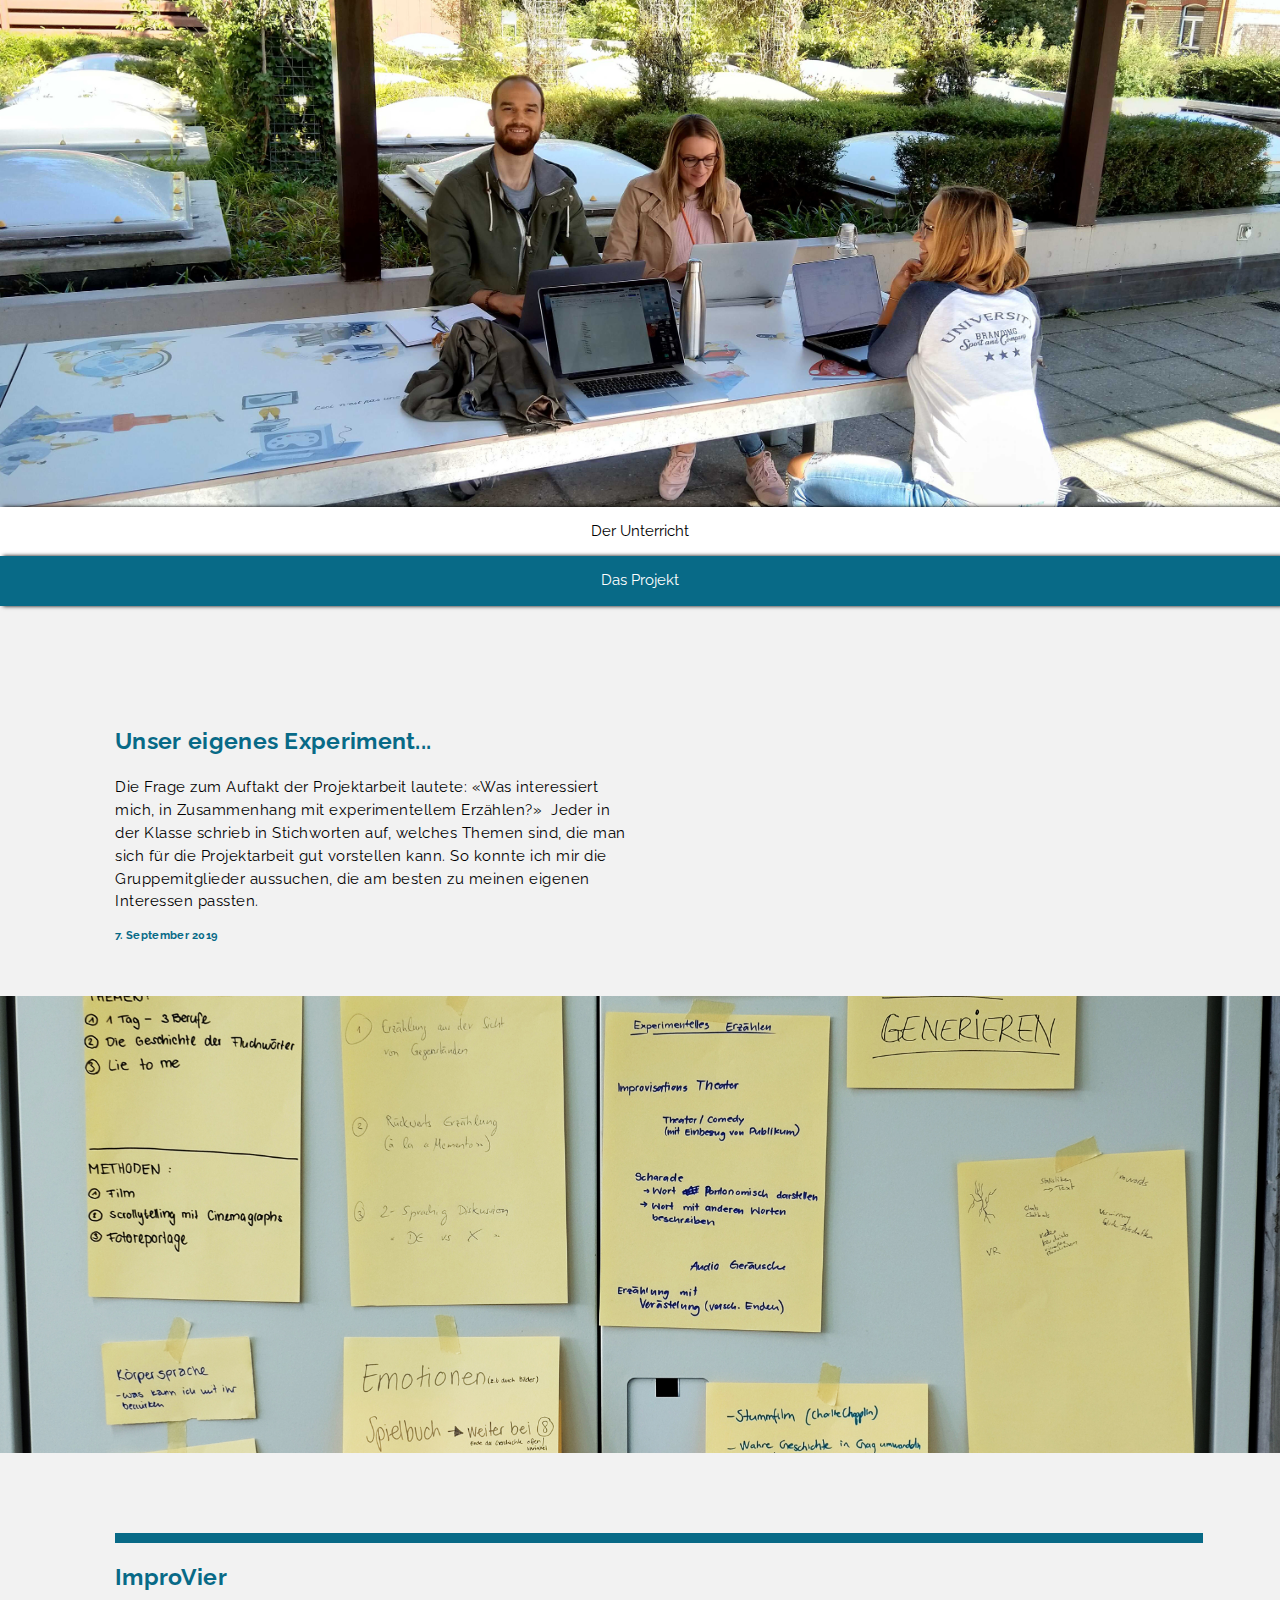
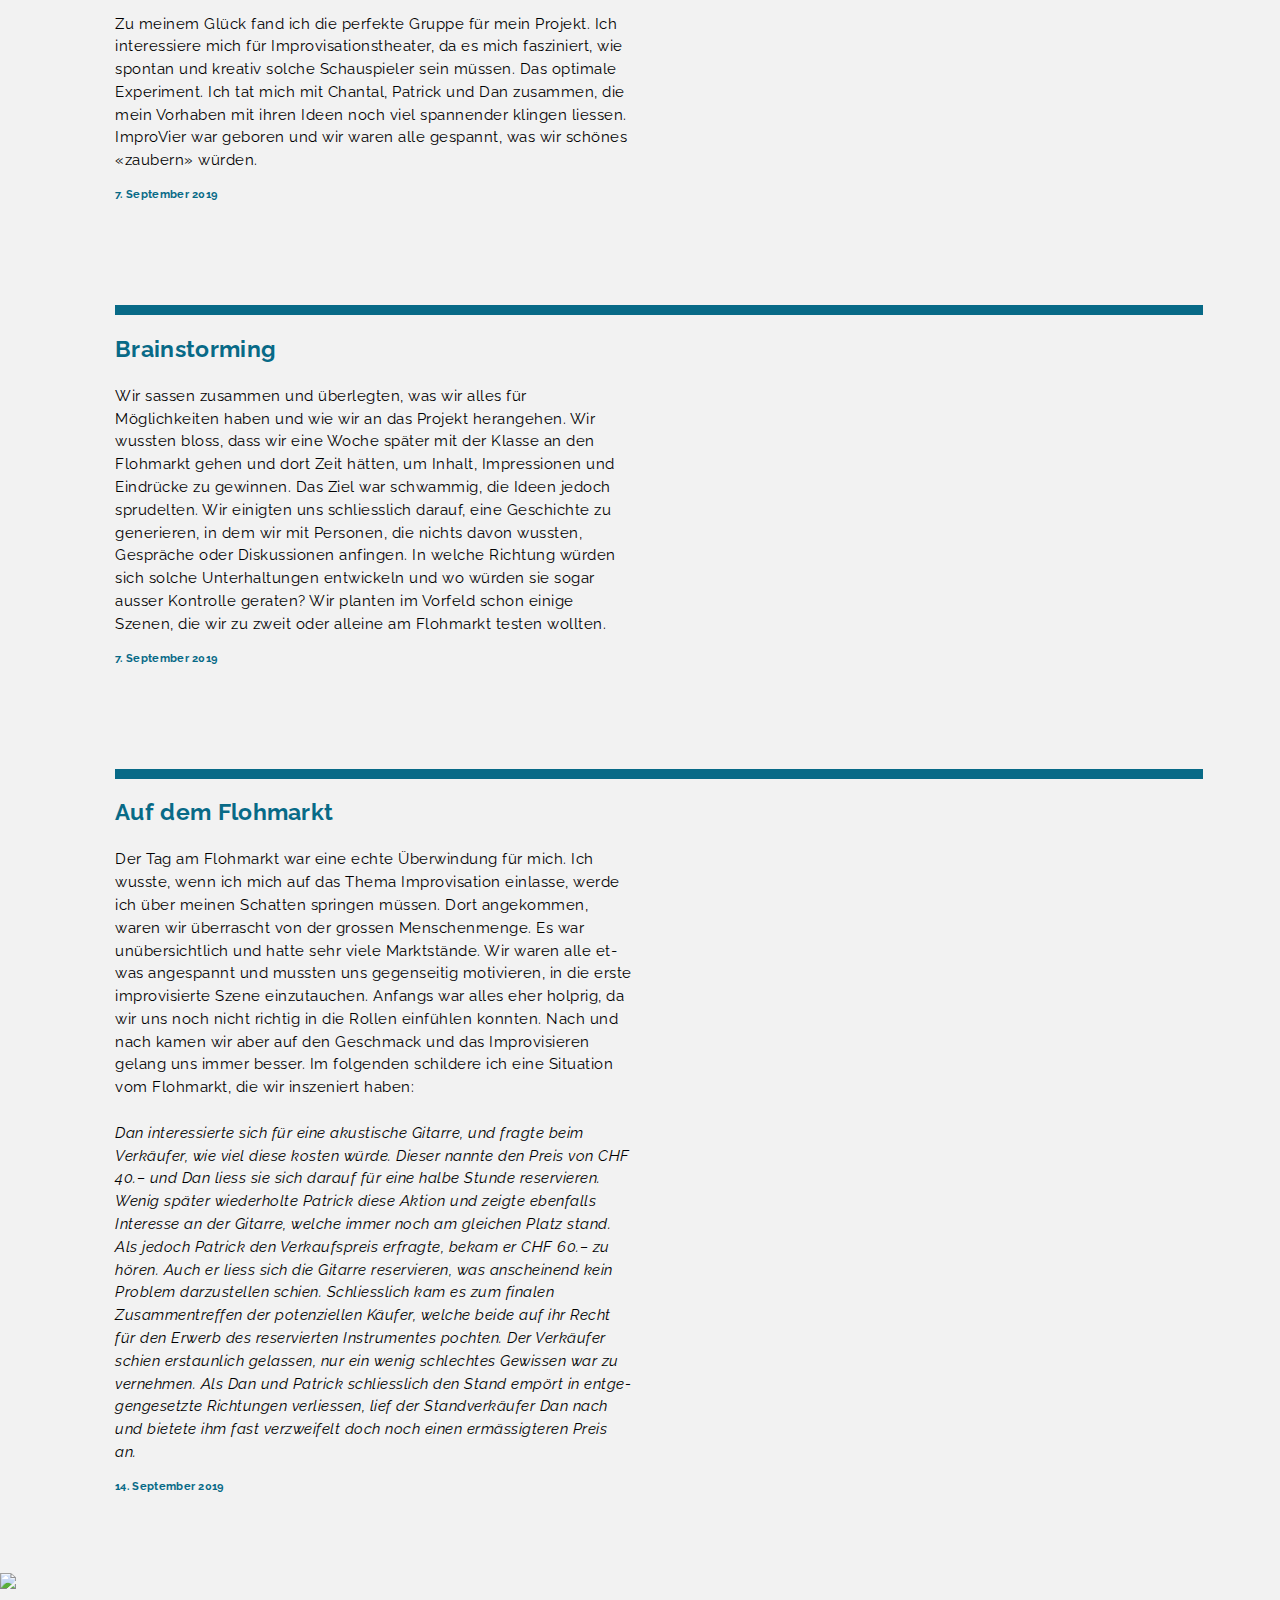
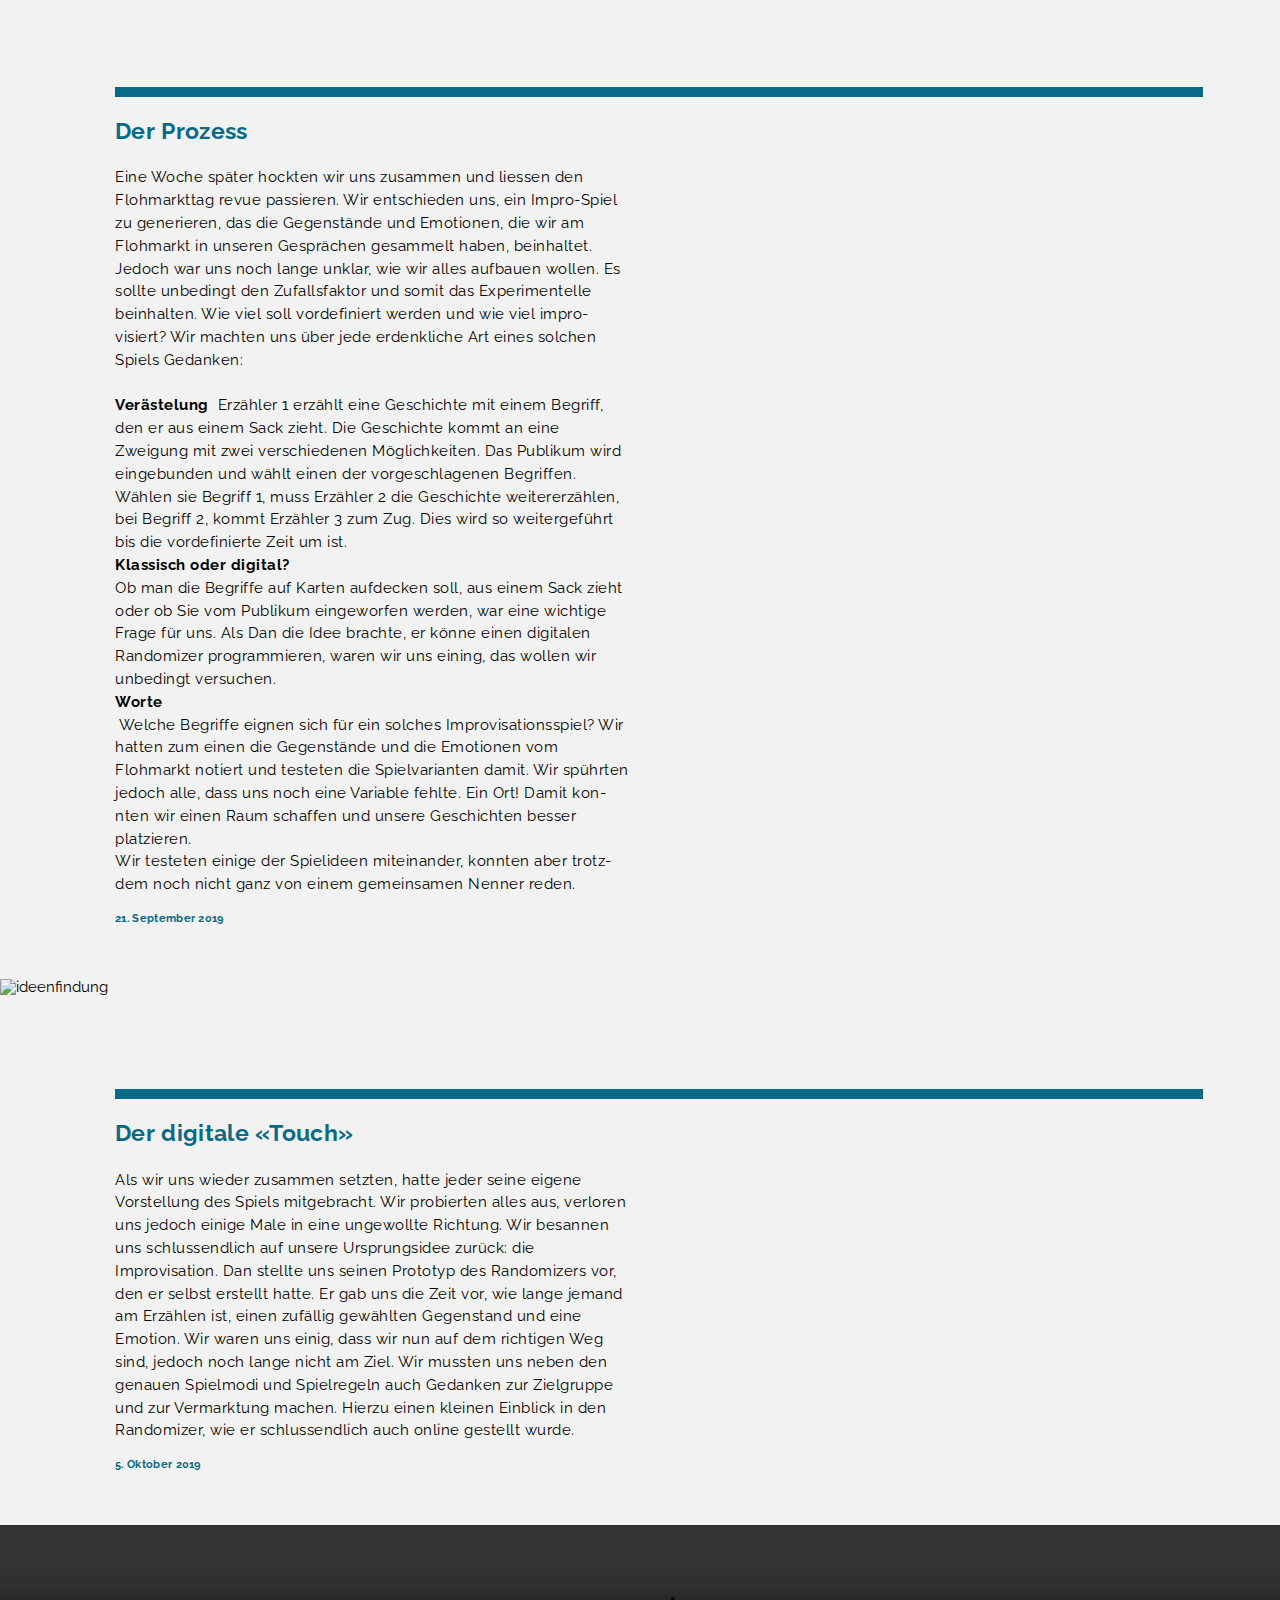
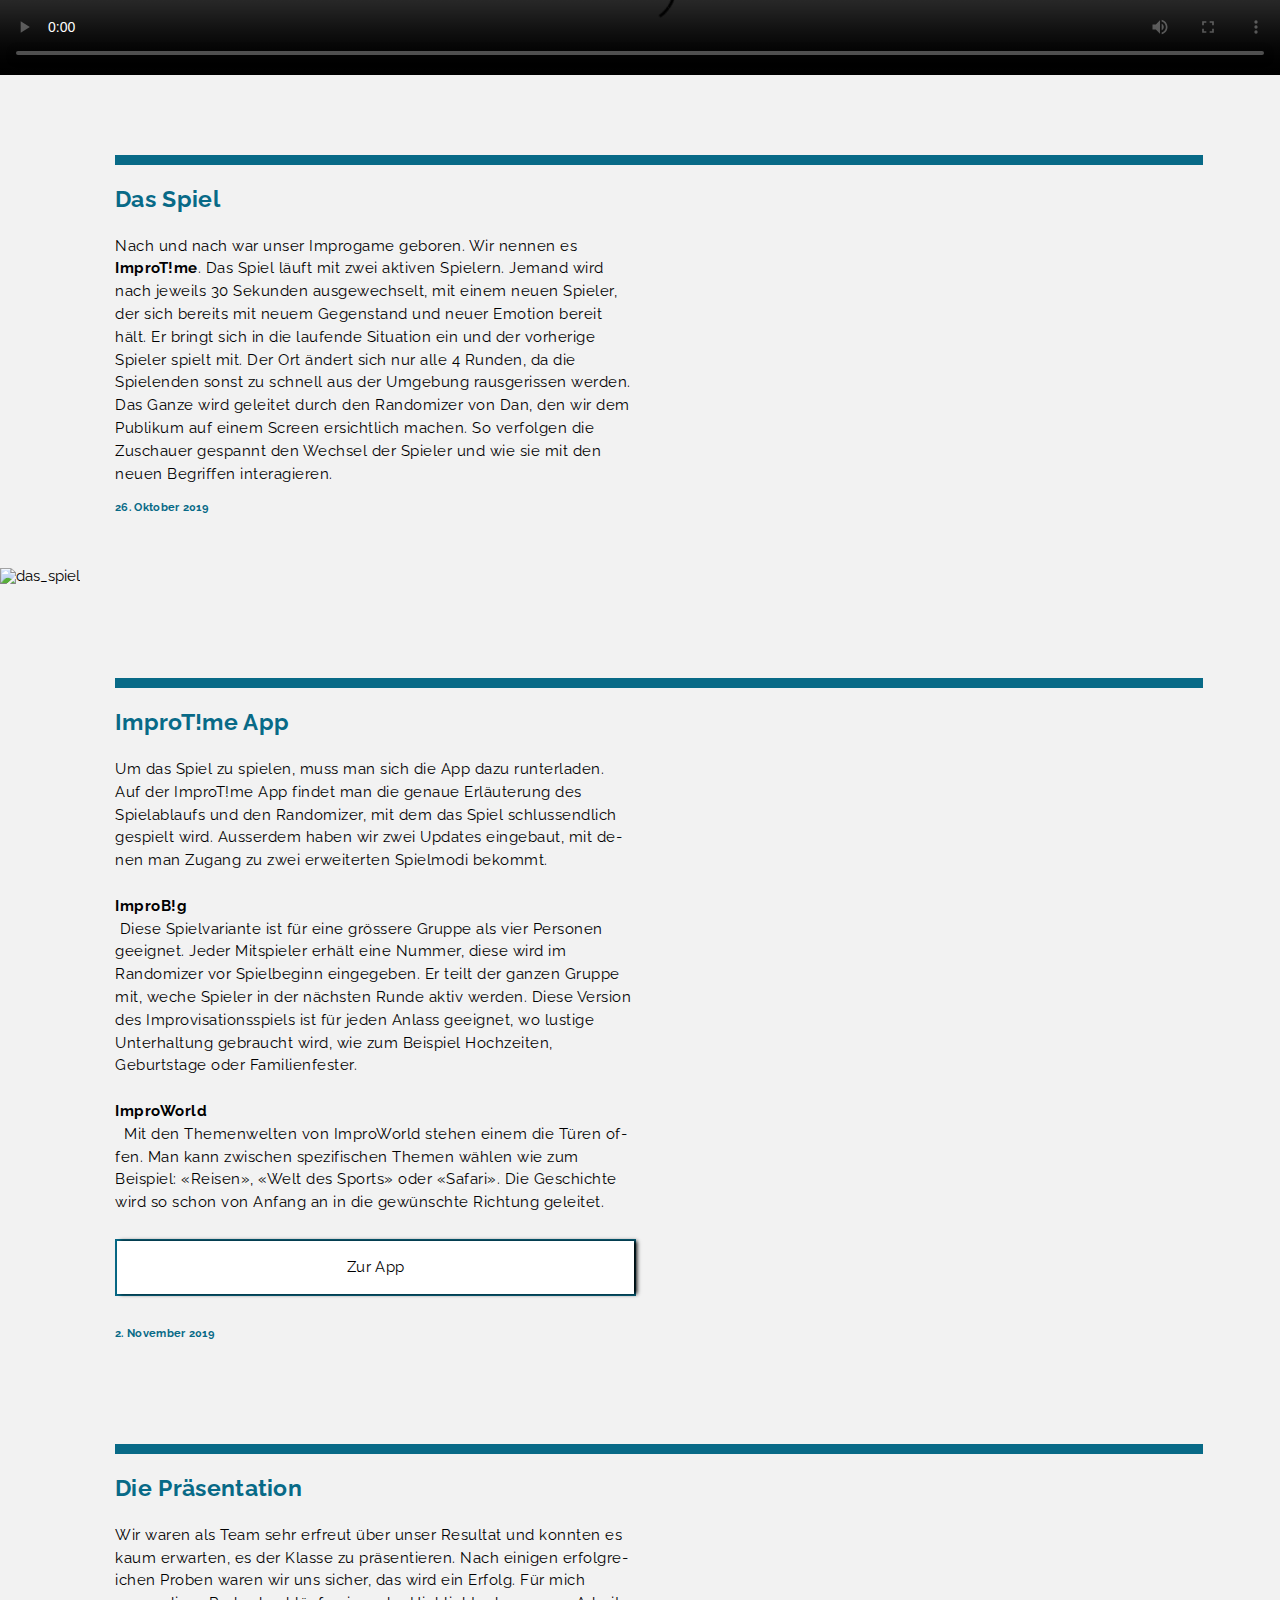
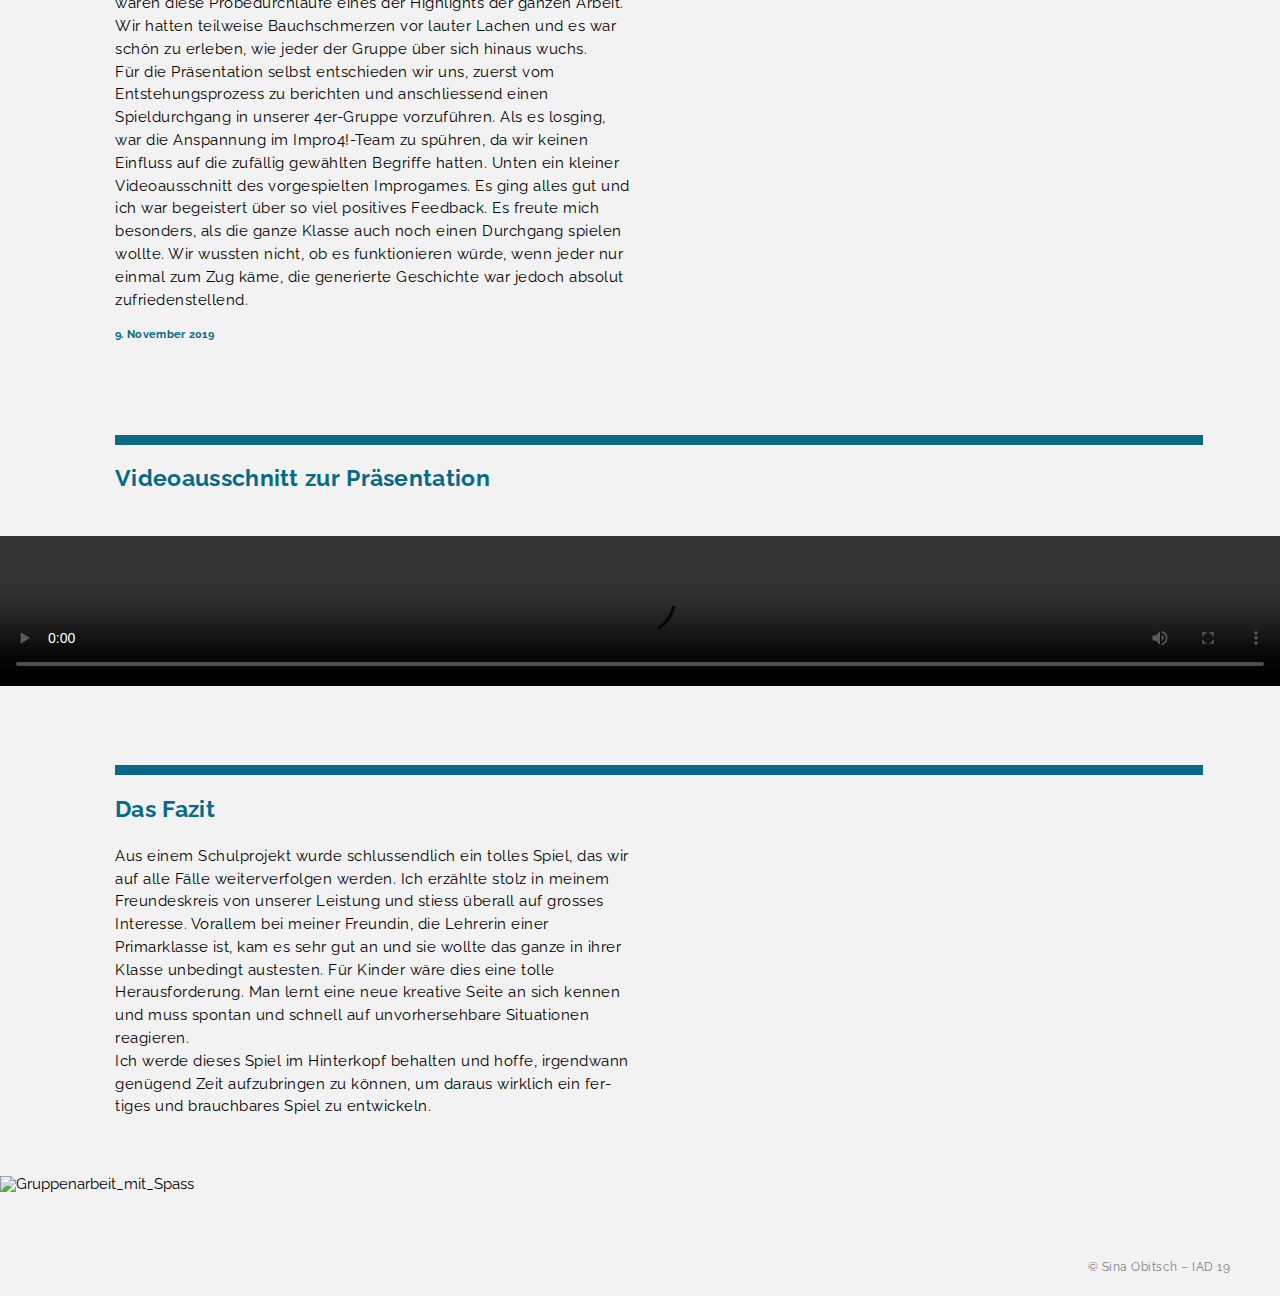
==== docs/Sina Obitsch_Projekt.html @ b9751a49 "inhaltliche verbesserungen" ====
<!DOCTYPE html>
<html lang="en">
  <head>
    <meta charset="utf-8">
    <meta name="viewport" content="width=device-width, initial-scale=1.0">
    <link rel="stylesheet" href="normalize.css">
    <link href="https://fonts.googleapis.com/css?family=Raleway:400,700&display=swap" rel="stylesheet">
    <link rel="stylesheet" type="text/css" href="./styles/main.css">
    <title>Experimentelles Erzählen – Das Projekt</title>
  </head>

  <body       style="background-color:#F2F2F2;">



    <div class="container">
  <img src="./asset/head_imorovier_arbeiten.jpg" alt="improvier" style="width:100%;">
    </div> <br><br><br>


    <ul class="menu">
      <li><a href="index.html">Der Unterricht</a></li>
      <li><a class="active" href="#home">Das Projekt</a></li>
    </ul>


    <div class="abschnitt1">
      <h2>Unser eigenes Experiment...</h2>
      <p>
Die Frage zum Auftakt der Projektarbeit lautete: «Was interessiert mich, in Zusammenhang mit experimentellem Erzählen?»
 Jeder in der Klasse schrieb in Stichworten auf, welches Themen sind, die man sich für die Projektarbeit gut vorstellen kann. So
konnte ich mir die Gruppemitglieder aussuchen, die am besten zu meinen eigenen Interessen passten.
        </p>
        <h3>7. September 2019</h3>
        <br> <br>
</div>

<div class="lebende_fotokamera">
  <img src="./asset/ideenfindung.jpg" alt="ideenfindung" style="width:100%;">
</div>

<br> <br>

<hr>

  <div class="abschnitt1">
    <h2>ImproVier</h2>
    <p>
      Zu meinem Glück fand ich die perfekte Gruppe für mein Projekt. Ich interessiere mich für Improvisationstheater,
      da es mich fasziniert, wie spontan und kreativ solche Schauspieler sein müssen. Das optimale Experiment. Ich tat
      mich mit Chantal, Patrick und Dan zusammen, die mein Vorhaben mit ihren Ideen noch viel spannender klingen liessen.
      ImproVier war geboren und wir waren alle gespannt, was wir schönes «zaubern» würden.
   </p>
<h3>7. September 2019</h3>
</div>
<br><br> <br>


<hr>

<div class="abschnitt1">
  <h2>Brainstorming</h2>
  <p>
Wir sassen zusammen und überlegten, was wir alles für Möglichkeiten haben und wie wir an das Projekt herangehen. Wir wussten
bloss, dass wir eine Woche später mit der Klasse an den Flohmarkt gehen und dort Zeit hätten, um Inhalt,
Impressionen und Eindrücke zu gewinnen. Das Ziel war schwammig, die Ideen jedoch sprudelten. Wir einigten uns schliesslich
darauf, eine Geschichte zu generieren, in dem wir mit Personen, die nichts davon wussten, Gespräche oder Diskussionen anfingen.
In welche Richtung würden sich solche Unterhaltungen entwickeln und wo würden sie sogar ausser Kontrolle geraten? Wir planten
im Vorfeld schon einige Szenen, die wir zu zweit oder alleine am Flohmarkt testen wollten.
</p>
<h3>7. September 2019</h3>
</div>

<br><br><br>


<hr>

<div class="abschnitt1">
  <h2>Auf dem Flohmarkt</h2>
  <p>
    Der Tag am Flohmarkt war eine echte Überwindung für mich. Ich wusste, wenn ich mich auf das Thema Improvisation einlasse,
    werde ich über meinen Schatten springen müssen. Dort angekommen, waren wir überrascht von der grossen Menschenmenge. Es war
    unübersichtlich und hatte sehr viele Marktstände. Wir waren alle etwas angespannt und mussten uns gegenseitig motivieren,
    in die erste improvisierte Szene einzutauchen. Anfangs war alles eher holprig, da wir uns noch nicht richtig in die Rollen
    einfühlen konnten. Nach und nach kamen wir aber auf den Geschmack und das Improvisieren gelang uns immer besser. Im
    folgenden schildere ich eine Situation vom Flohmarkt, die wir inszeniert haben:  <br><br>
<i>Dan interessierte sich für eine akustische Gitarre, und fragte beim Verkäufer, wie viel diese kosten würde. Dieser nannte den
  Preis von CHF 40.– und Dan liess sie sich darauf für eine halbe Stunde reservieren. Wenig später wiederholte Patrick diese
  Aktion und zeigte ebenfalls Interesse an der Gitarre, welche immer noch am gleichen Platz stand. Als jedoch Patrick den
  Verkaufspreis erfragte, bekam er CHF 60.– zu hören. Auch er liess sich die Gitarre reservieren, was anscheinend kein Problem
  darzustellen schien. Schliesslich kam es zum finalen Zusammentreffen der potenziellen Käufer, welche beide auf ihr Recht für
  den Erwerb des reservierten Instrumentes pochten. Der Verkäufer schien erstaunlich gelassen, nur ein wenig schlechtes Gewissen
  war zu vernehmen. Als Dan und Patrick schliesslich den Stand empört in entgegengesetzte Richtungen verliessen, lief der
  Standverkäufer Dan nach und bietete ihm fast verzweifelt doch noch einen ermässigteren Preis an. </i>
</p>
<h3>14. September 2019</h3>
<br> <br> <br>
</div>




<div id="slider"z-index: 2>
       <figure>
           <img src="./asset/flomi1.jpg" />
           <img src="./asset/flomi2.jpg" />
           <img src="./asset/flomi3.jpg" />
       </figure>
   </div>





<br> <br> <br>
<hr>


<div class="abschnitt1">
  <h2>Der Prozess </h2>
  <p>
    Eine Woche später hockten wir uns zusammen und liessen den Flohmarkttag revue passieren. Wir entschieden uns, ein Impro-Spiel
    zu generieren, das die Gegenstände und Emotionen, die wir am Flohmarkt in unseren Gesprächen gesammelt haben, beinhaltet.
    Jedoch war uns noch lange unklar, wie wir alles aufbauen wollen. Es sollte unbedingt den Zufallsfaktor und somit das Experimentelle beinhalten.
    Wie viel soll vordefiniert werden und wie viel improvisiert? Wir machten uns über jede erdenkliche Art eines solchen Spiels Gedanken:<br><br>
    <b>Verästelung</b>
 Erzähler 1 erzählt eine Geschichte mit einem Begriff, den er aus einem Sack zieht. Die Geschichte kommt an eine Zweigung mit zwei verschiedenen
Möglichkeiten. Das Publikum wird eingebunden und wählt einen der vorgeschlagenen Begriffen. Wählen sie Begriff 1, muss Erzähler 2 die
Geschichte weitererzählen, bei Begriff 2, kommt Erzähler 3 zum Zug. Dies wird so weitergeführt bis die vordefinierte Zeit um ist.<br>
    <b>Klassisch oder digital?</b><br>
    Ob man die Begriffe auf Karten aufdecken soll, aus einem Sack zieht oder ob Sie vom Publikum eingeworfen werden, war eine wichtige
    Frage für uns. Als Dan die Idee brachte, er könne einen digitalen Randomizer programmieren, waren wir uns eining, das wollen wir
    unbedingt versuchen.<br>
    <b>Worte</b><br>
 Welche Begriffe eignen sich für ein solches Improvisationsspiel? Wir hatten zum einen die Gegenstände und die Emotionen vom
    Flohmarkt notiert und testeten die Spielvarianten damit. Wir spührten jedoch alle, dass uns noch eine Variable fehlte. Ein Ort!
    Damit konnten wir einen Raum schaffen und unsere Geschichten besser platzieren.<br>
    Wir testeten einige der Spielideen miteinander, konnten aber trotzdem noch nicht ganz von einem gemeinsamen Nenner reden.
</p>
<h3>21. September 2019</h3>
<br> <br>
</div>

<div class="bild01">
  <img src="./asset/brainstorming.jpg" alt="ideenfindung" style="width:100%;">
</div>
<br> <br> <br>
<hr>


<div class="abschnitt1">
  <h2>Der digitale «Touch»</h2>
  <p>
Als wir uns wieder zusammen setzten, hatte jeder seine eigene Vorstellung des Spiels mitgebracht. Wir probierten alles aus, verloren uns
jedoch einige Male in eine ungewollte Richtung. Wir besannen uns schlussendlich auf unsere Ursprungsidee zurück: die Improvisation. Dan
stellte uns seinen Prototyp des Randomizers vor, den er selbst erstellt hatte. Er gab uns die Zeit vor, wie lange jemand am Erzählen ist,
einen zufällig gewählten Gegenstand und eine Emotion. Wir waren uns einig, dass wir nun auf dem richtigen Weg sind, jedoch noch lange
nicht am Ziel. Wir mussten uns neben den genauen Spielmodi und Spielregeln auch Gedanken zur Zielgruppe und zur Vermarktung machen.
Hierzu einen kleinen Einblick in den Randomizer, wie er schlussendlich auch online gestellt wurde.
</p>
<h3>5. Oktober 2019</h3>
<br> <br>
</div>
<video src="./asset/Randomizer.mp4" controls style="width:100%;">
  Ihr Browser kann dieses Video nicht wiedergeben.<br/>
  Dieser Film zeigt eine Demonstration des ImproT!me Randomizers.
</video>

<br> <br> <br>
<hr>


<div class="abschnitt1">
  <h2>Das Spiel</h2>
  <p>
Nach und nach war unser Improgame geboren. Wir nennen es <b>ImproT!me</b>. Das Spiel läuft mit zwei aktiven Spielern. Jemand wird nach
jeweils 30 Sekunden ausgewechselt, mit einem neuen Spieler, der sich bereits mit neuem Gegenstand und neuer Emotion bereit hält. Er
bringt sich in die laufende Situation ein und der vorherige Spieler spielt mit. Der Ort ändert sich nur alle 4 Runden, da die Spielenden
sonst zu schnell aus der Umgebung rausgerissen werden. Das Ganze wird geleitet durch den Randomizer von Dan, den wir dem Publikum auf einem Screen
ersichtlich machen. So verfolgen die Zuschauer gespannt den Wechsel der Spieler und wie sie mit den neuen Begriffen interagieren.
</p>
<h3>26. Oktober 2019</h3>
<br> <br>
</div>


<div class="bild01">
  <img src="./asset/spiel_acting.jpg" alt="das_spiel" style="width:100%;">
</div>



<br> <br> <br>
<hr>


<div class="abschnitt1">
  <h2>ImproT!me App</h2>
  <p>
    Um das Spiel zu spielen, muss man sich die App dazu runterladen. Auf der ImproT!me App findet man die genaue Erläuterung des Spielablaufs
    und den Randomizer, mit dem das Spiel schlussendlich gespielt wird. Ausserdem haben wir zwei Updates eingebaut, mit denen man Zugang
    zu zwei erweiterten Spielmodi bekommt.<br> <br>
    <b>ImproB!g</b> <br>
 Diese Spielvariante ist für eine grössere Gruppe als vier Personen geeignet. Jeder Mitspieler erhält eine Nummer, diese wird im Randomizer
vor Spielbeginn eingegeben. Er teilt der ganzen Gruppe mit, weche Spieler in der nächsten Runde aktiv werden. Diese Version des
Improvisationsspiels ist für jeden Anlass geeignet, wo lustige Unterhaltung gebraucht wird, wie zum Beispiel Hochzeiten, Geburtstage oder
Familienfester.<br> <br>
    <b>ImproWorld</b> <br> 
  Mit den Themenwelten von ImproWorld stehen einem die Türen offen. Man kann zwischen spezifischen Themen wählen wie zum Beispiel: «Reisen», «Welt des Sports» oder «Safari».
  Die Geschichte wird so schon von Anfang an in die gewünschte Richtung geleitet.
  </p>


<ul class="app">
  <li><a href="https://www.figma.com/proto/YpJiQw57gq2kxIb5n4eEGu/Impro4?node-id=119%3A697&scaling=scale-down"target="_blank">Zur App</a></li>
</ul>

<h3>2. November 2019</h3>
</div>
<br> <br> <br>
<hr>



<div class="abschnitt1">
  <h2>Die Präsentation</h2>
  <p>
Wir waren als Team sehr erfreut über unser Resultat und konnten es kaum erwarten, es der Klasse zu präsentieren. Nach einigen
erfolgreichen Proben waren wir uns sicher, das wird ein Erfolg. Für mich waren diese Probedurchläufe eines der Highlights
der ganzen Arbeit. Wir hatten teilweise Bauchschmerzen vor lauter Lachen und es war schön zu erleben, wie jeder der
Gruppe über sich hinaus wuchs.<br>
Für die Präsentation selbst entschieden wir uns, zuerst vom Entstehungsprozess zu berichten und anschliessend einen Spieldurchgang
in unserer 4er-Gruppe vorzuführen. Als es losging, war die Anspannung im Impro4!-Team zu spühren, da wir keinen Einfluss auf die
zufällig gewählten Begriffe hatten. Unten ein kleiner Videoausschnitt des vorgespielten Improgames. Es ging alles gut und ich war begeistert über
so viel positives Feedback. Es freute mich besonders, als die ganze Klasse auch noch einen Durchgang spielen wollte. Wir wussten nicht,
ob es funktionieren würde, wenn jeder nur einmal zum Zug käme, die generierte Geschichte war jedoch absolut zufriedenstellend.
  </p>
<h3>9. November 2019</h3>
<br> <br>
</div>

<hr>
<div class="abschnitt1">
  <h2>Videoausschnitt zur Präsentation</h2>
  <br>
</div>

<video src="./asset/improtime_spiel.mp4" controls style="width:100%;">
  Ihr Browser kann dieses Video nicht wiedergeben.<br/>
  Dieser Film zeigt eine Demonstration des ImproT!me Randomizers.
</video>

<br> <br> <br>
<hr>



<div class="abschnitt1">
  <h2>Das Fazit</h2>
  <p>
    Aus einem Schulprojekt wurde schlussendlich ein tolles Spiel, das wir auf alle Fälle weiterverfolgen werden. Ich erzählte stolz in meinem Freundeskreis
    von unserer Leistung und stiess überall auf grosses Interesse. Vorallem bei meiner Freundin, die Lehrerin einer Primarklasse
    ist, kam es sehr gut an und sie wollte das ganze in ihrer Klasse unbedingt austesten. Für Kinder wäre dies eine tolle Herausforderung. Man lernt
    eine neue kreative Seite an sich kennen und muss spontan und schnell auf unvorhersehbare Situationen reagieren. <br>
    Ich werde dieses Spiel im Hinterkopf behalten und hoffe, irgendwann genügend Zeit aufzubringen zu können, um daraus wirklich ein fertiges
    und brauchbares Spiel zu entwickeln.
    </p>
<br> <br>
</div>

<div class="bild01">
  <img src="./asset/fazit.jpg" alt="Gruppenarbeit_mit_Spass" style="width:100%;">
</div>
<br> <br> <br>




<div class="abspann">
  <p>© Sina Obitsch – IAD 19</p>
</div>



  </body>
</html>
---- docs/styles/main.css ----
html{
font-family: 'Raleway', sans-serif;
font-style: normal;

font-size: 18px;
}
@media only screen and (min-width: 600px) { /* oder rem/em */
  html {
    font-size: 95%;

    }
}


p{
  letter-spacing: 0.5px;
  line-height: 1.5;
}

    ul.menu {
      list-style-type: none;
      margin: 0;
      padding: 0;
      width: 100%;
      margin-left: 0px;
      margin-bottom: 120px;
      position:-webkit-sticky;
      position:sticky; top:0;
      background-color: #f1f1f1;
      border: 0px solid #086A87;
      font-family: 'Raleway', sans-serif;
      z-index: 1;

    }

    li a {
      display: block;
      color: #000;
      padding: 16px 16px;
      text-decoration: none;
    }

    li {
      text-align: center;
      background-color: white;
      border-bottom: 0px solid #086A87;
      box-shadow: 3px 0px 4px black;
    }

    li:last-child {
      border-bottom: white;
      background-color: white;
    }

    li a.active {
      background-color: #086A87;
      color: white;
    }

    li a:hover:not(.active) {
      background-color: #0B2F3A;
      color: white;
    }

li.b{
  text-align: left;
  margin-left: 30px;
  color:#086A87;
  background-color: #f1f1f1;

}


.container img{
max-width: 100%;
perspective-origin: center;
margin: 0 auto;
margin-bottom: -67px;
}

.abschnitt1 {
  width: 86%;
  max-width: 34rem;
  margin: 0 auto;
  margin-left: 7%;
  margin-right: 7%;
  line-height: 1.4;
  letter-spacing: 0.02em;
  hyphens: auto;
}

.abspann p {
  color:grey;
  text-align: right;
  margin-right: 50px;
  font-size: 12px;
  margin-bottom: 20px;

}

@media only screen and (min-width: 600px) {
  .abschnitt1 {
    width: 85%;
    margin-left: 9%;
    margin-right: 6%;
  }
}

h2 {
  color: #086A87;
}

h3 {color: #086A87;
  font-size: 11px;
  margin-bottom: 10px;
}

h4 {font-size: 20px;
  margin-top: -20px;
  margin-bottom: -30px;
}

hr {
  margin-top: 40px;
  width: 85%;
  height: 10px;
  background-color: #086A87;
  border: none;
}



ul.app {
  list-style-type: none;
  margin: center;
  padding: 0;
  width:100%;
  margin-top: 25px;
  margin-bottom: 30px;
  background-color: #f1f1f1;
  border: 2px solid #086A87;

  font-family: 'Raleway', sans-serif;
}

div.slider{
  z-index: 2;
}
  @keyframes slideshow {
  	10% {left: 0;}
  	20% {left: 0;}
  	30% {left: 0;}
  	40% {left: -100%;}
  	50% {left: -100%;}
  	60% {left: -100%;}
  	70% {left: -200%;}
  	80% {left: -200%;}
  	90% {left: -200%;}
  	100% {left: 0;}
  }


  #slider{overflow:hidden;width:100%;margin:5px auto; }
  #slider figure img{width:20%;float:left;}
  #slider figure{position:relative;width:500%;margin:0;left:0;text-align:left;animation:10s slideshow infinite}

  @media screen and (max-width: 767px) {#slider {overflow: hidden; width: 100%; margin: 0 auto;}}



@media only screen and (min-width: 600px) {
  hr {
    margin-left: 9%;
.bild01 img{
  width: 100%;
}
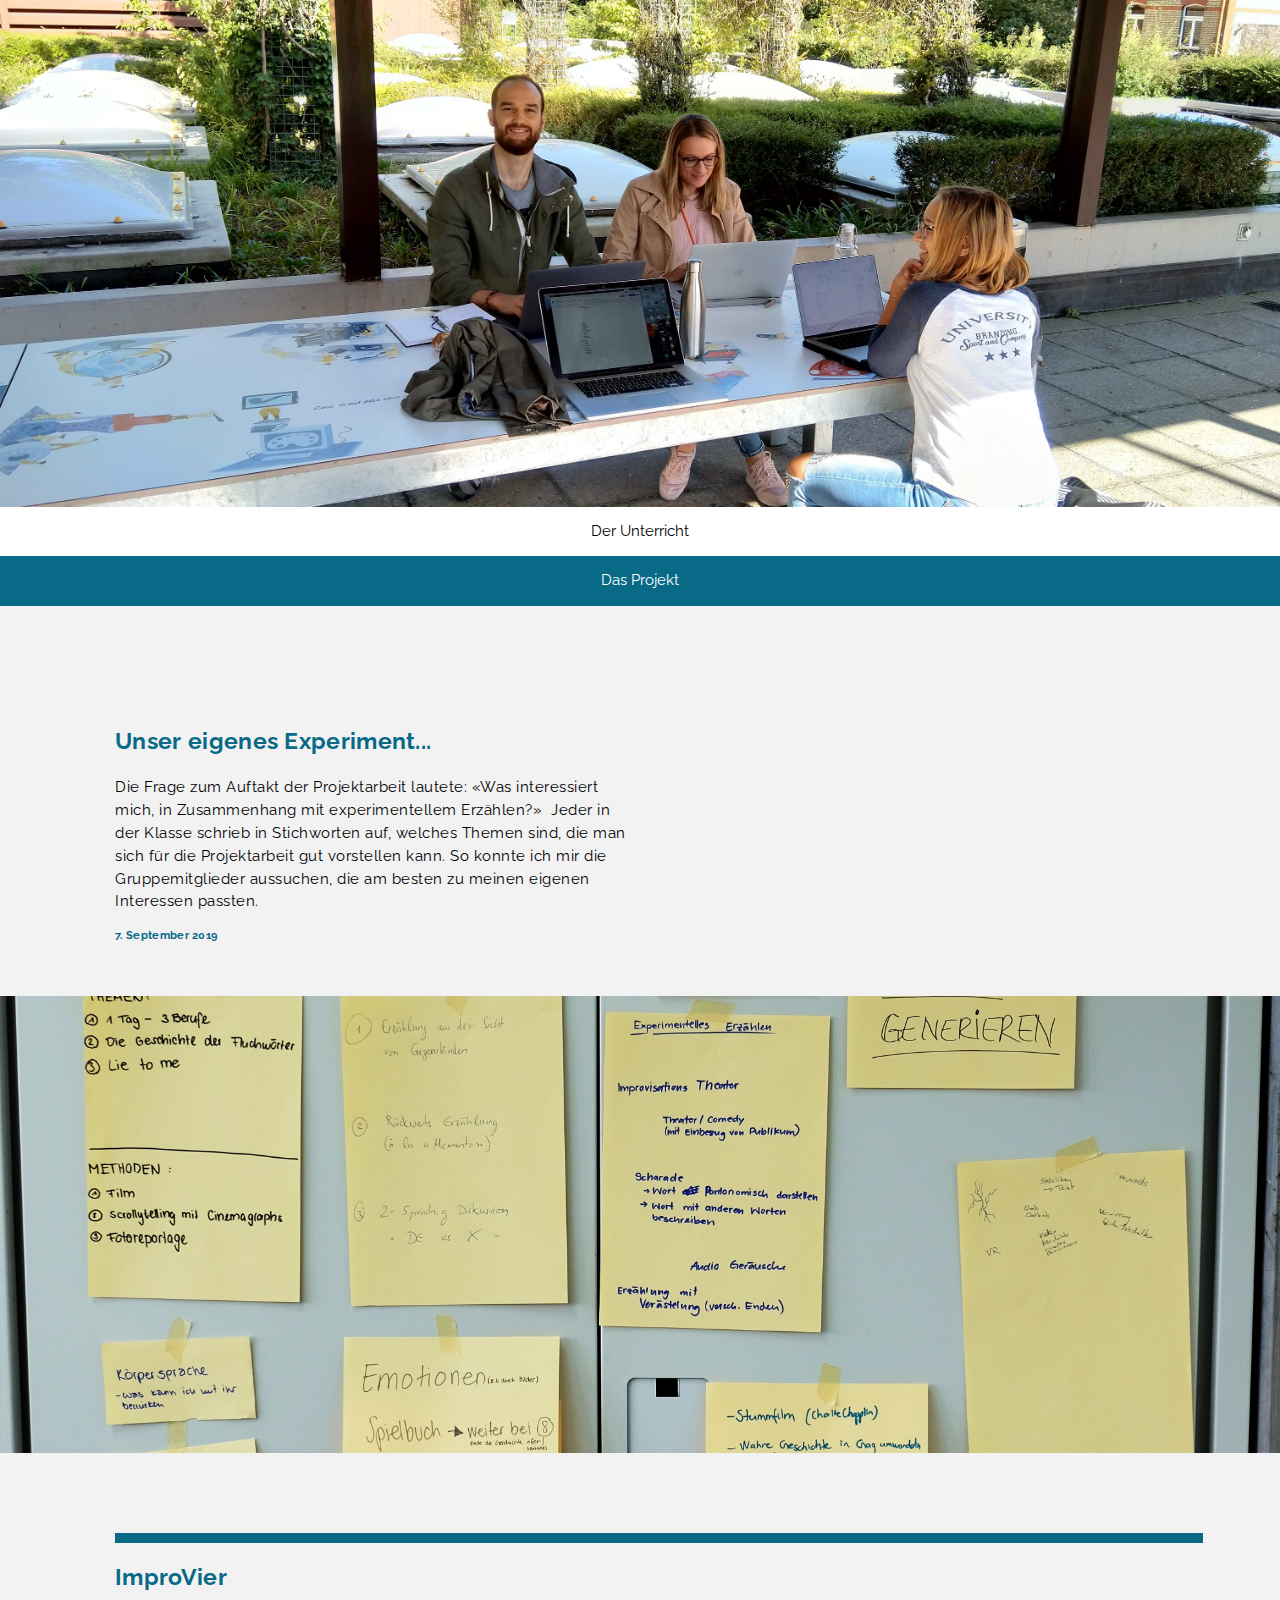
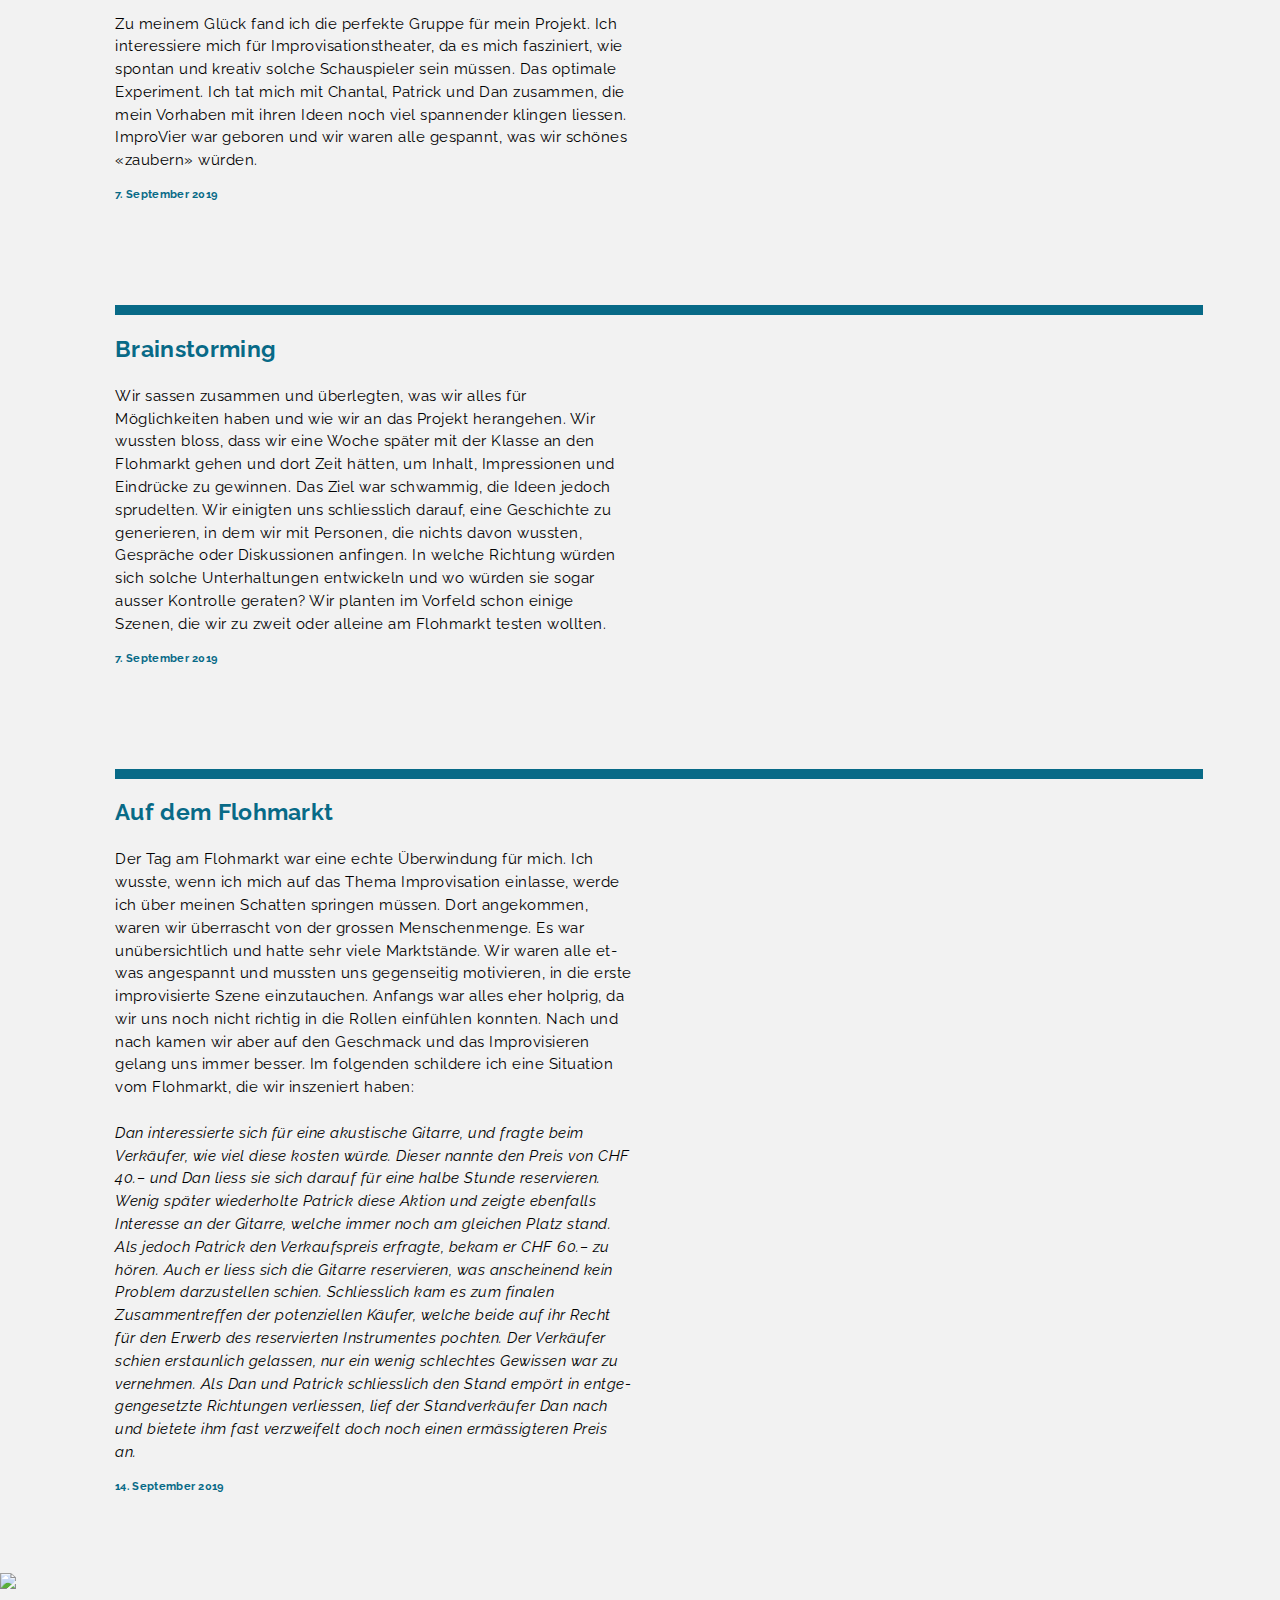
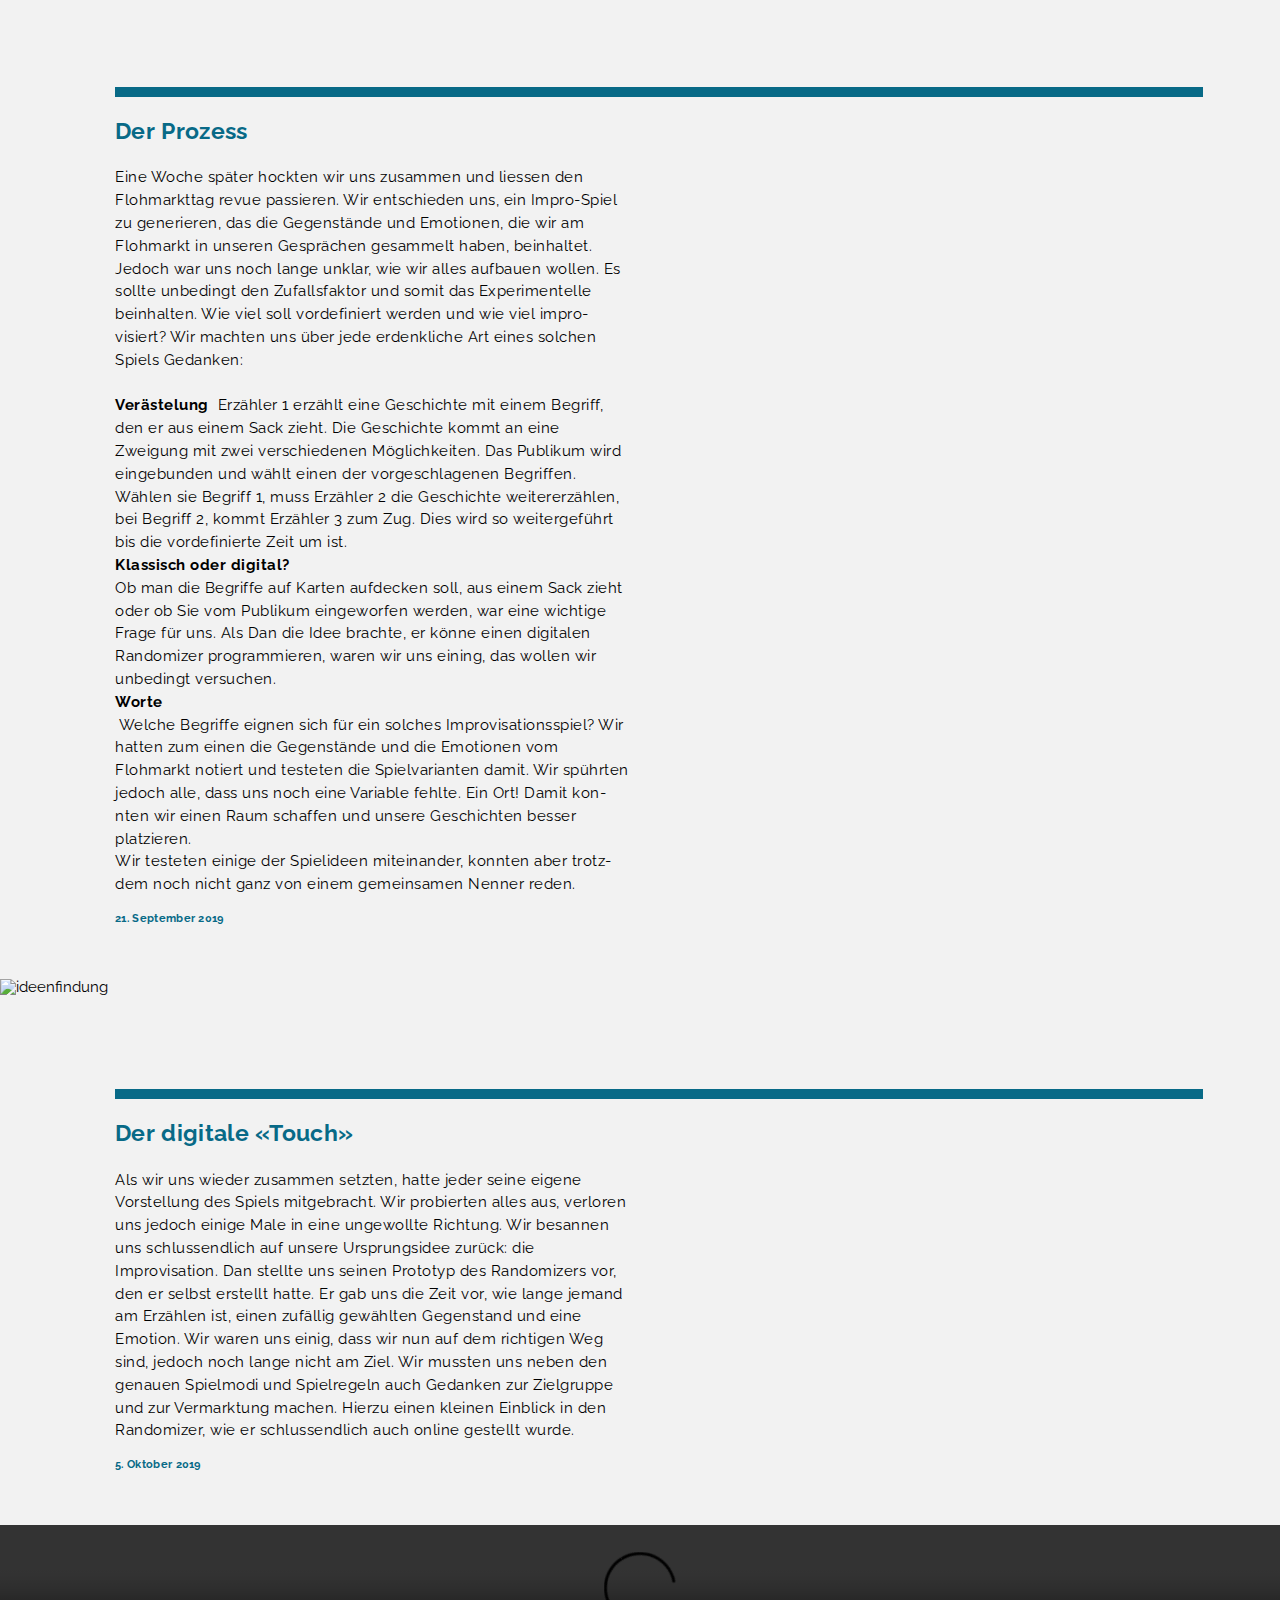
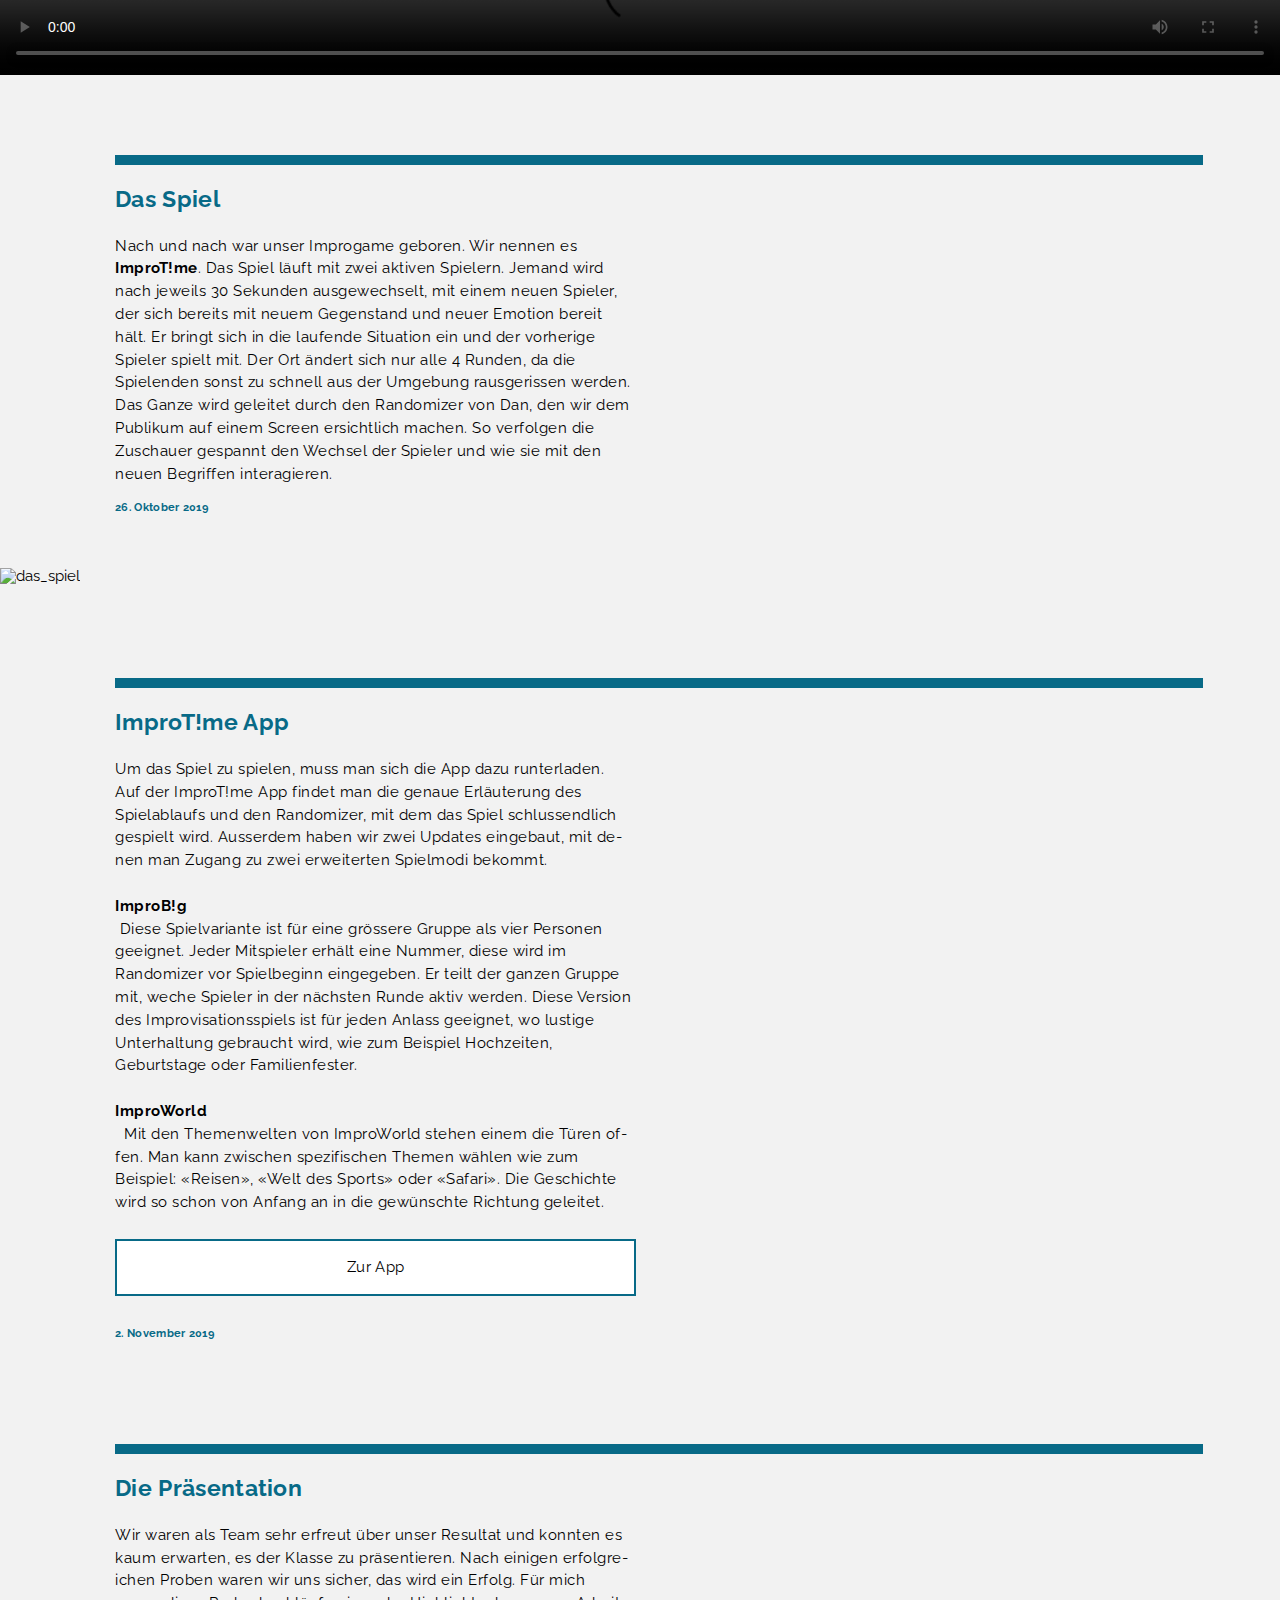
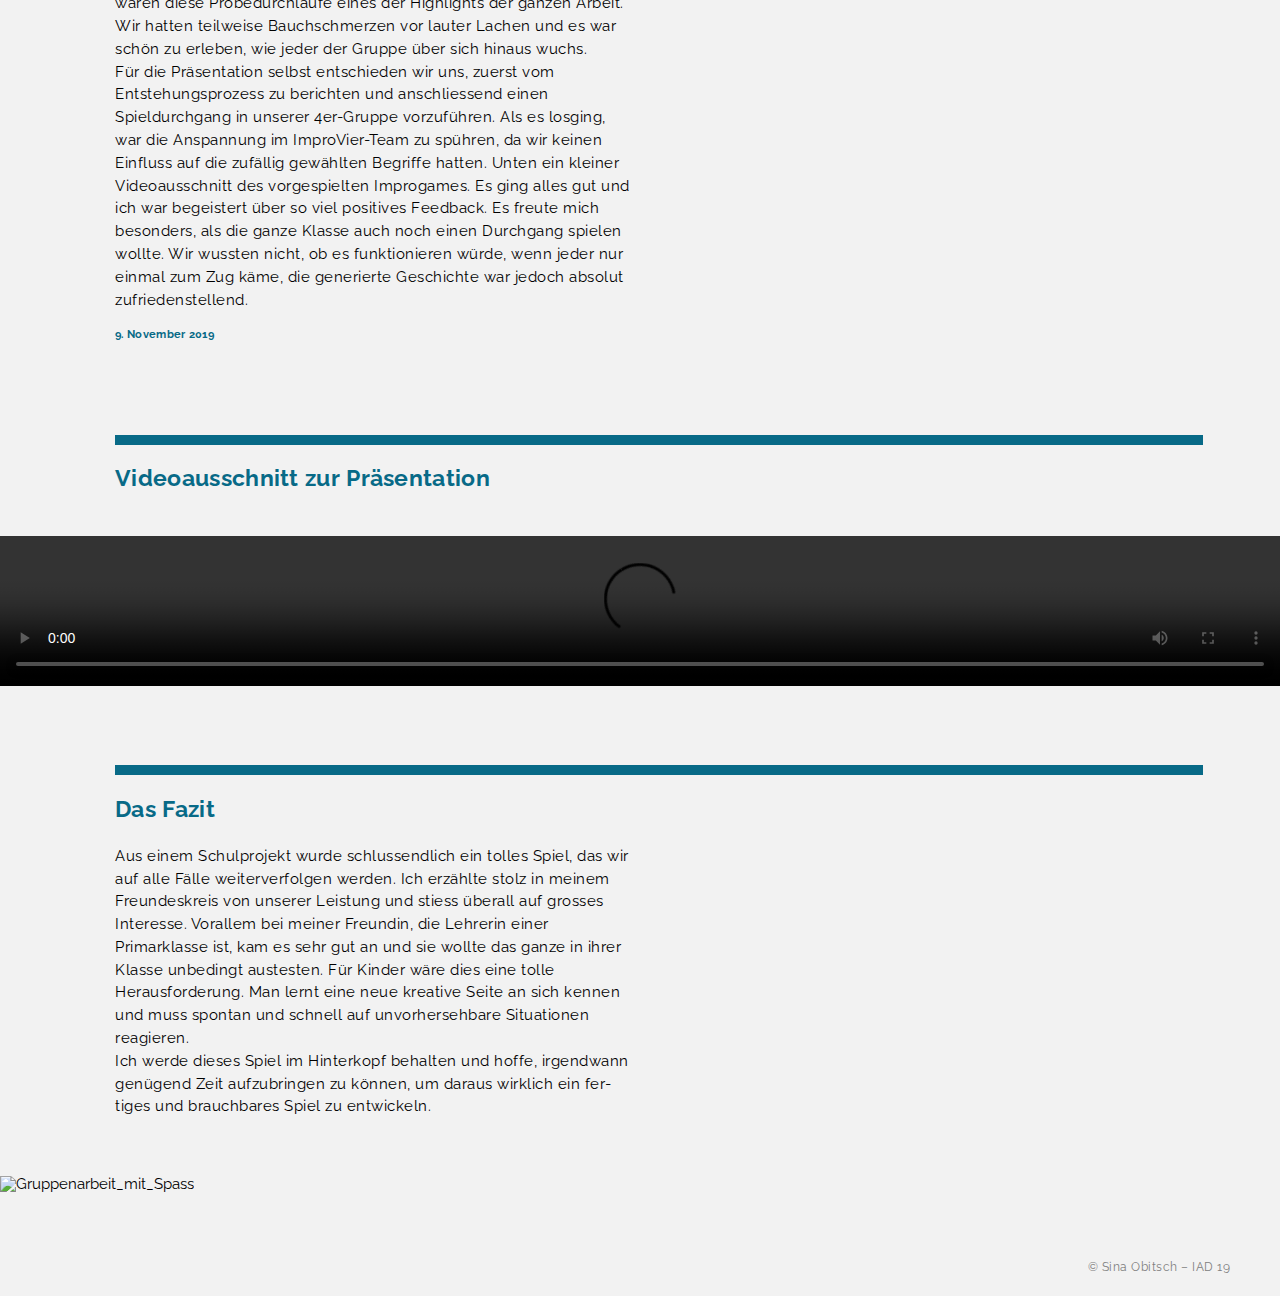
==== commit bb51c210: "schatten weg" ====
--- a/docs/Sina Obitsch_Projekt.html
+++ b/docs/Sina Obitsch_Projekt.html
@@ -238,7 +238,7 @@
 der ganzen Arbeit. Wir hatten teilweise Bauchschmerzen vor lauter Lachen und es war schön zu erleben, wie jeder der
 Gruppe über sich hinaus wuchs.<br>
 Für die Präsentation selbst entschieden wir uns, zuerst vom Entstehungsprozess zu berichten und anschliessend einen Spieldurchgang
-in unserer 4er-Gruppe vorzuführen. Als es losging, war die Anspannung im Impro4!-Team zu spühren, da wir keinen Einfluss auf die
+in unserer 4er-Gruppe vorzuführen. Als es losging, war die Anspannung im ImproVier-Team zu spühren, da wir keinen Einfluss auf die
 zufällig gewählten Begriffe hatten. Unten ein kleiner Videoausschnitt des vorgespielten Improgames. Es ging alles gut und ich war begeistert über
 so viel positives Feedback. Es freute mich besonders, als die ganze Klasse auch noch einen Durchgang spielen wollte. Wir wussten nicht,
 ob es funktionieren würde, wenn jeder nur einmal zum Zug käme, die generierte Geschichte war jedoch absolut zufriedenstellend.
--- a/docs/styles/main.css
+++ b/docs/styles/main.css
@@ -44,7 +44,7 @@
       text-align: center;
       background-color: white;
       border-bottom: 0px solid #086A87;
-      box-shadow: 3px 0px 4px black;
+      box-shadow: 3px black;
     }
 
     li:last-child {
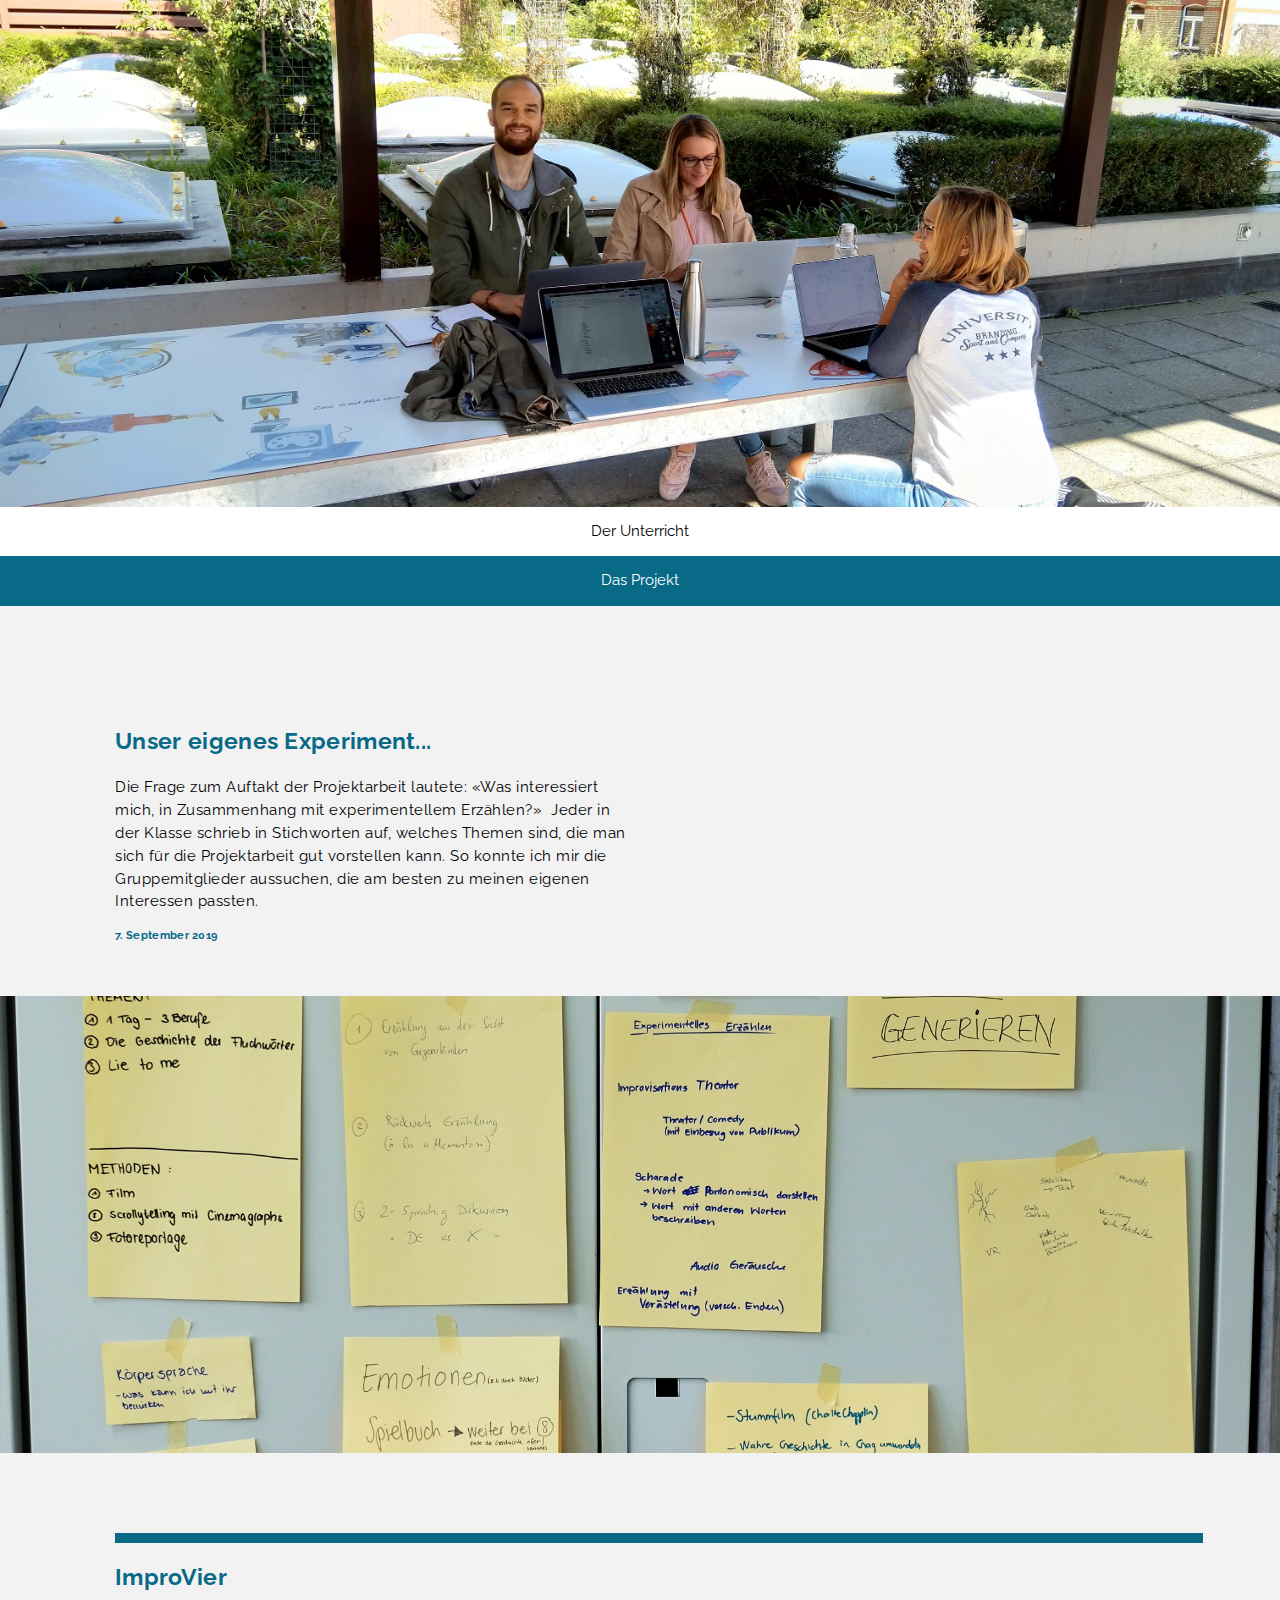
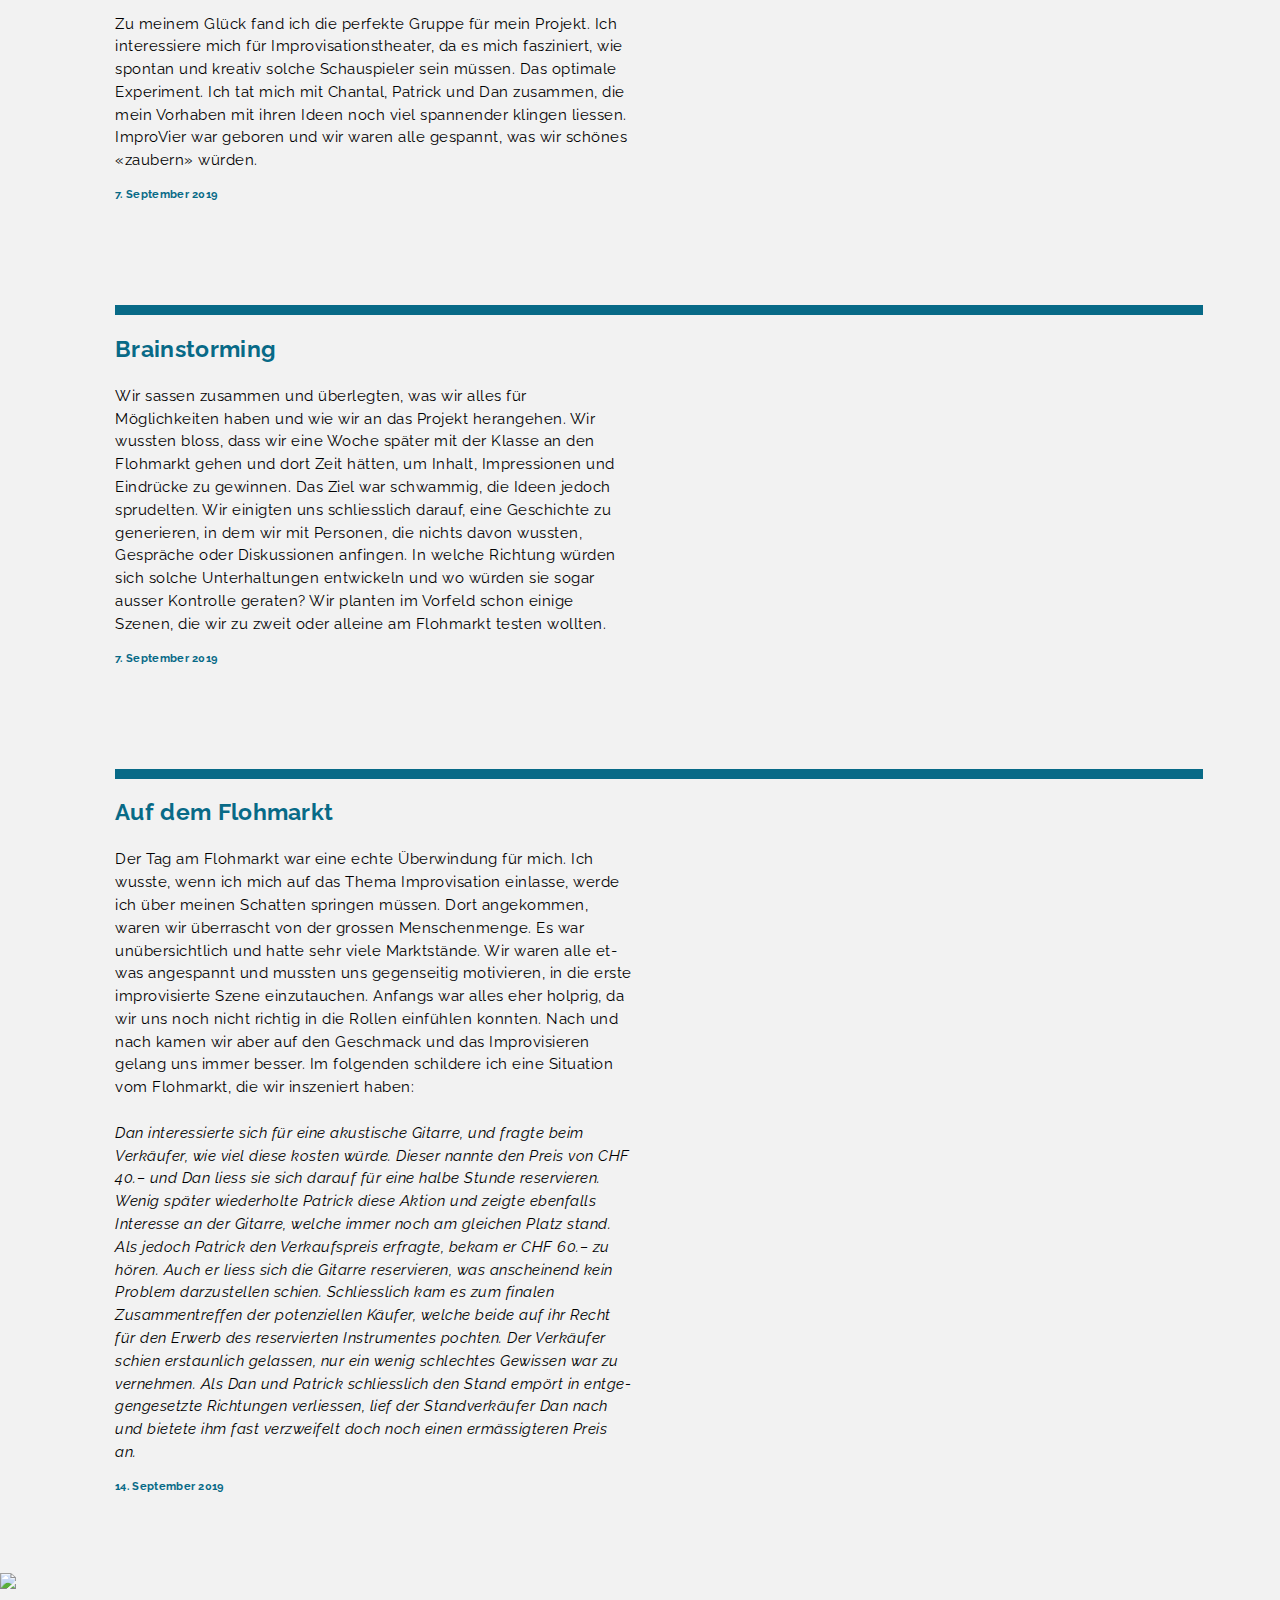
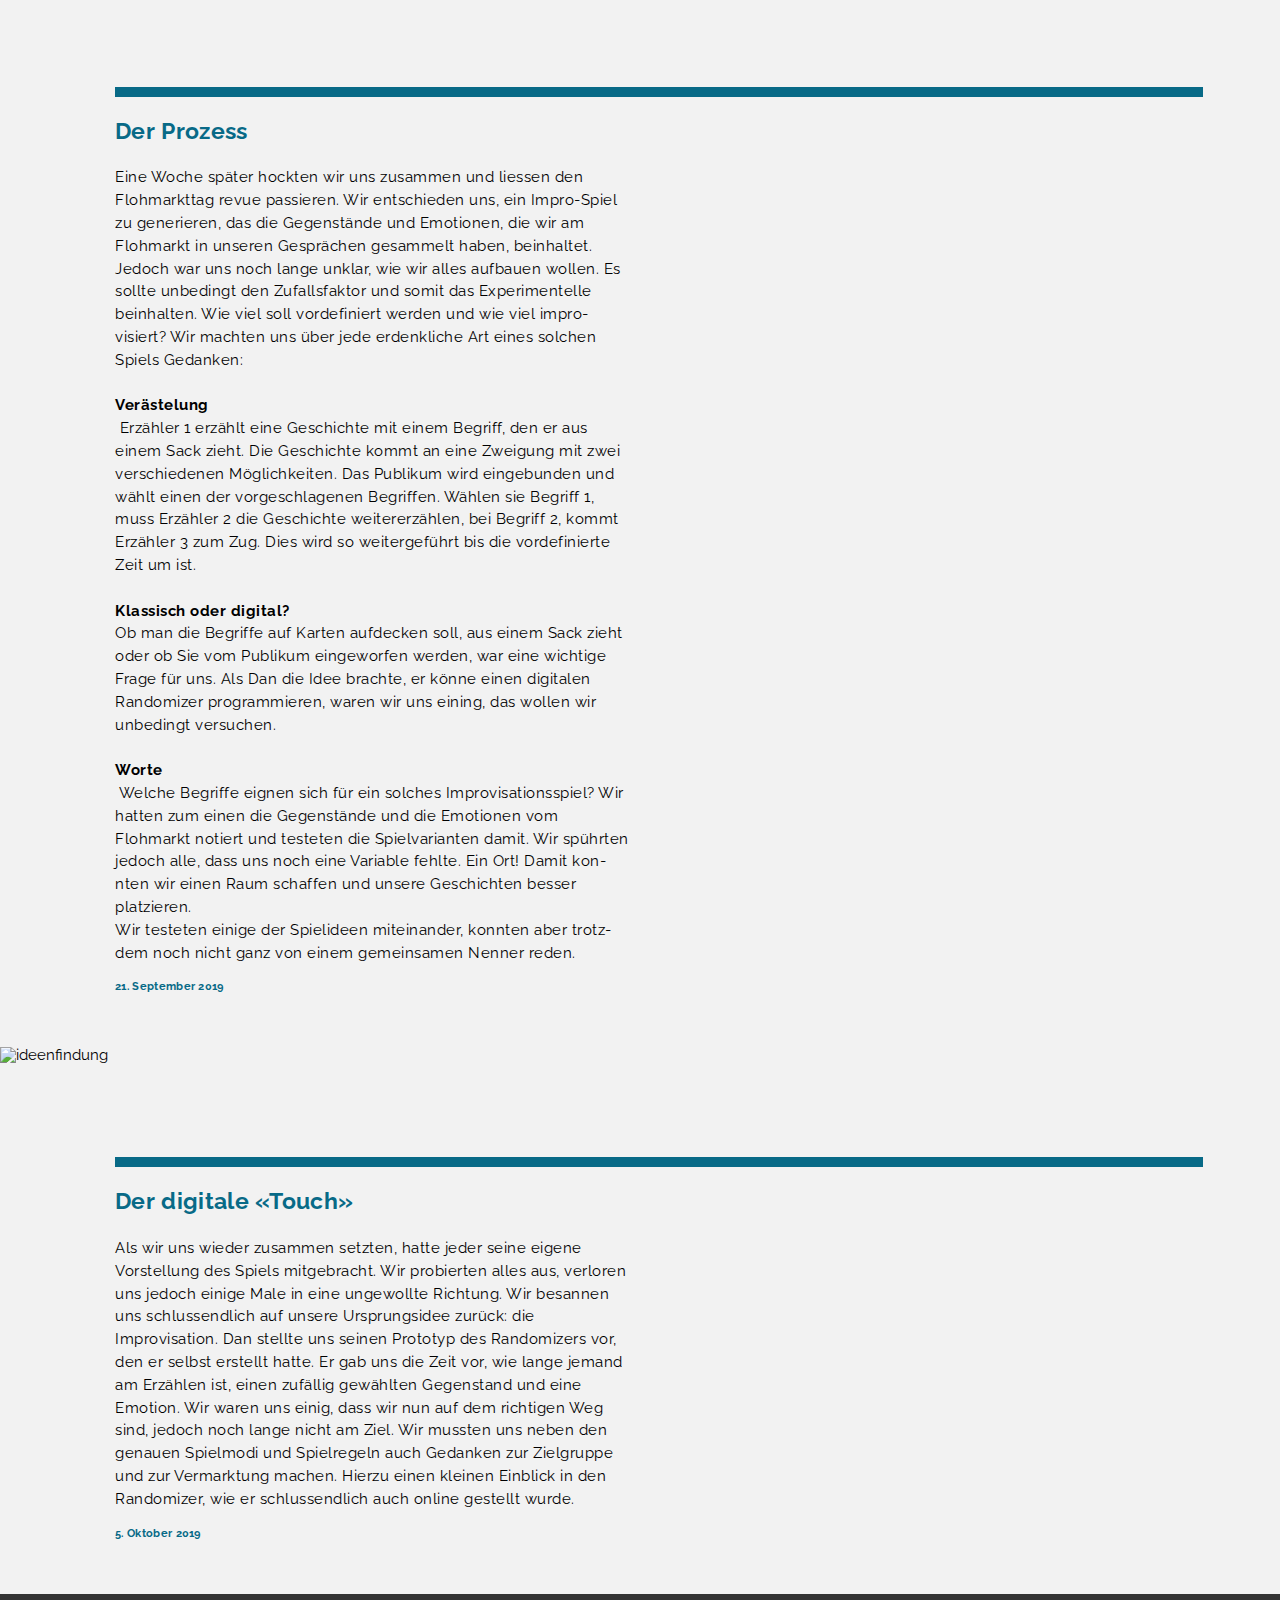
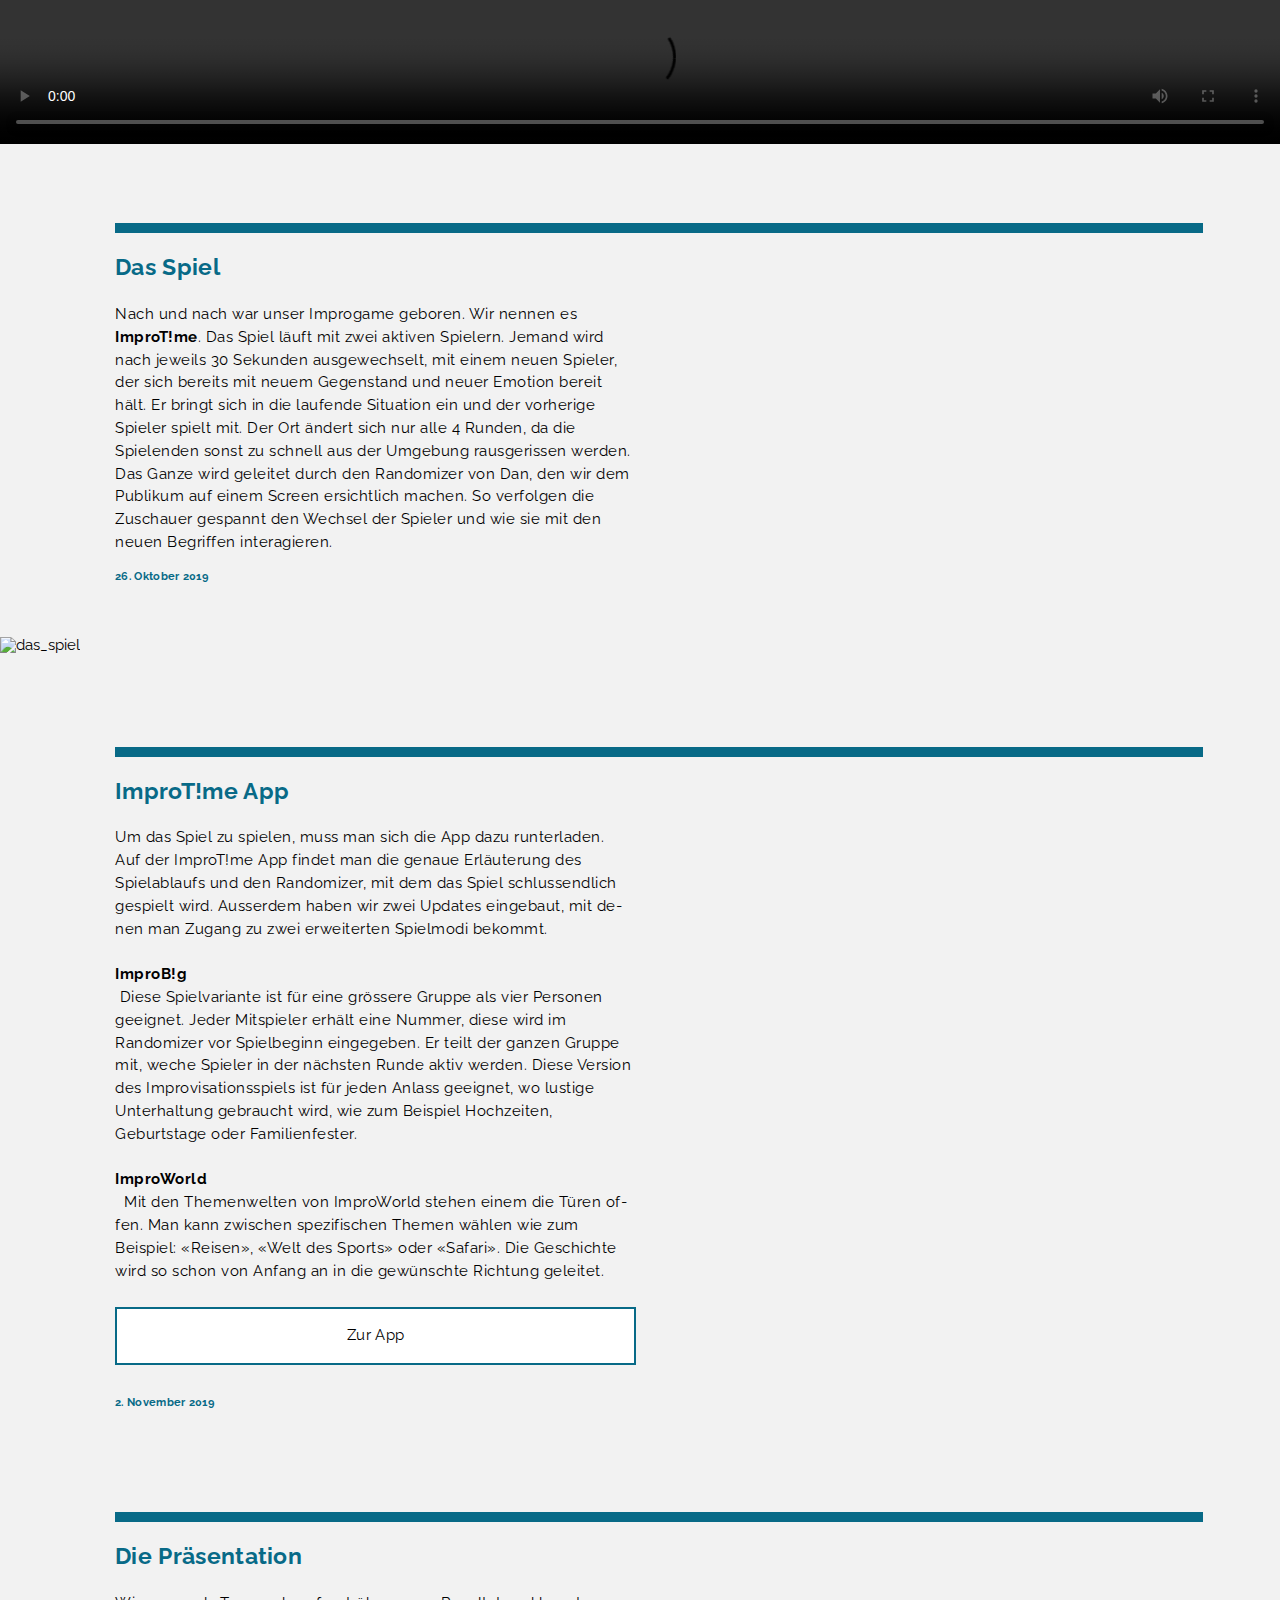
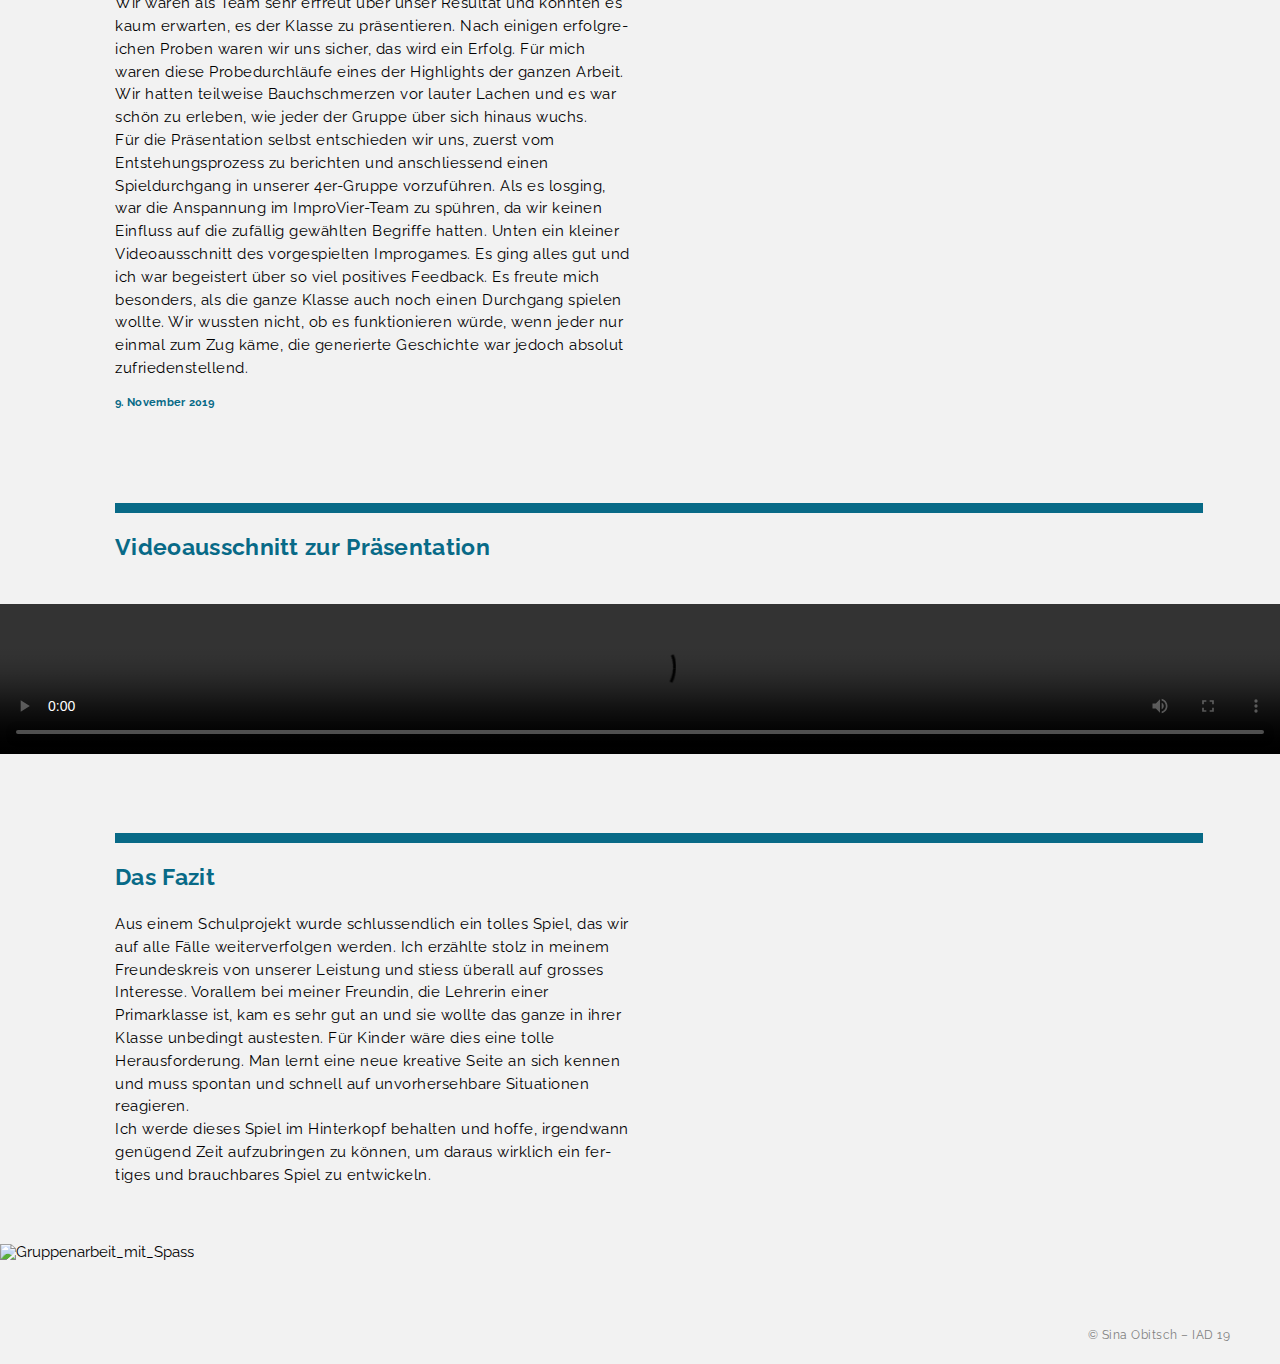
==== commit 23c716fe: "abstand bei arten spiel" ====
--- a/docs/Sina Obitsch_Projekt.html
+++ b/docs/Sina Obitsch_Projekt.html
@@ -127,15 +127,15 @@
     zu generieren, das die Gegenstände und Emotionen, die wir am Flohmarkt in unseren Gesprächen gesammelt haben, beinhaltet.
     Jedoch war uns noch lange unklar, wie wir alles aufbauen wollen. Es sollte unbedingt den Zufallsfaktor und somit das Experimentelle beinhalten.
     Wie viel soll vordefiniert werden und wie viel improvisiert? Wir machten uns über jede erdenkliche Art eines solchen Spiels Gedanken:<br><br>
-    <b>Verästelung</b>
+    <b>Verästelung</b><br>
   Erzähler 1 erzählt eine Geschichte mit einem Begriff, den er aus einem Sack zieht. Die Geschichte kommt an eine Zweigung mit zwei verschiedenen
 Möglichkeiten. Das Publikum wird eingebunden und wählt einen der vorgeschlagenen Begriffen. Wählen sie Begriff 1, muss Erzähler 2 die
-Geschichte weitererzählen, bei Begriff 2, kommt Erzähler 3 zum Zug. Dies wird so weitergeführt bis die vordefinierte Zeit um ist.<br>
+Geschichte weitererzählen, bei Begriff 2, kommt Erzähler 3 zum Zug. Dies wird so weitergeführt bis die vordefinierte Zeit um ist.<br><br>
     <b>Klassisch oder digital?</b><br>
     Ob man die Begriffe auf Karten aufdecken soll, aus einem Sack zieht oder ob Sie vom Publikum eingeworfen werden, war eine wichtige
     Frage für uns. Als Dan die Idee brachte, er könne einen digitalen Randomizer programmieren, waren wir uns eining, das wollen wir
-    unbedingt versuchen.<br>
+    unbedingt versuchen.<br><br>
     <b>Worte</b><br>
   Welche Begriffe eignen sich für ein solches Improvisationsspiel? Wir hatten zum einen die Gegenstände und die Emotionen vom
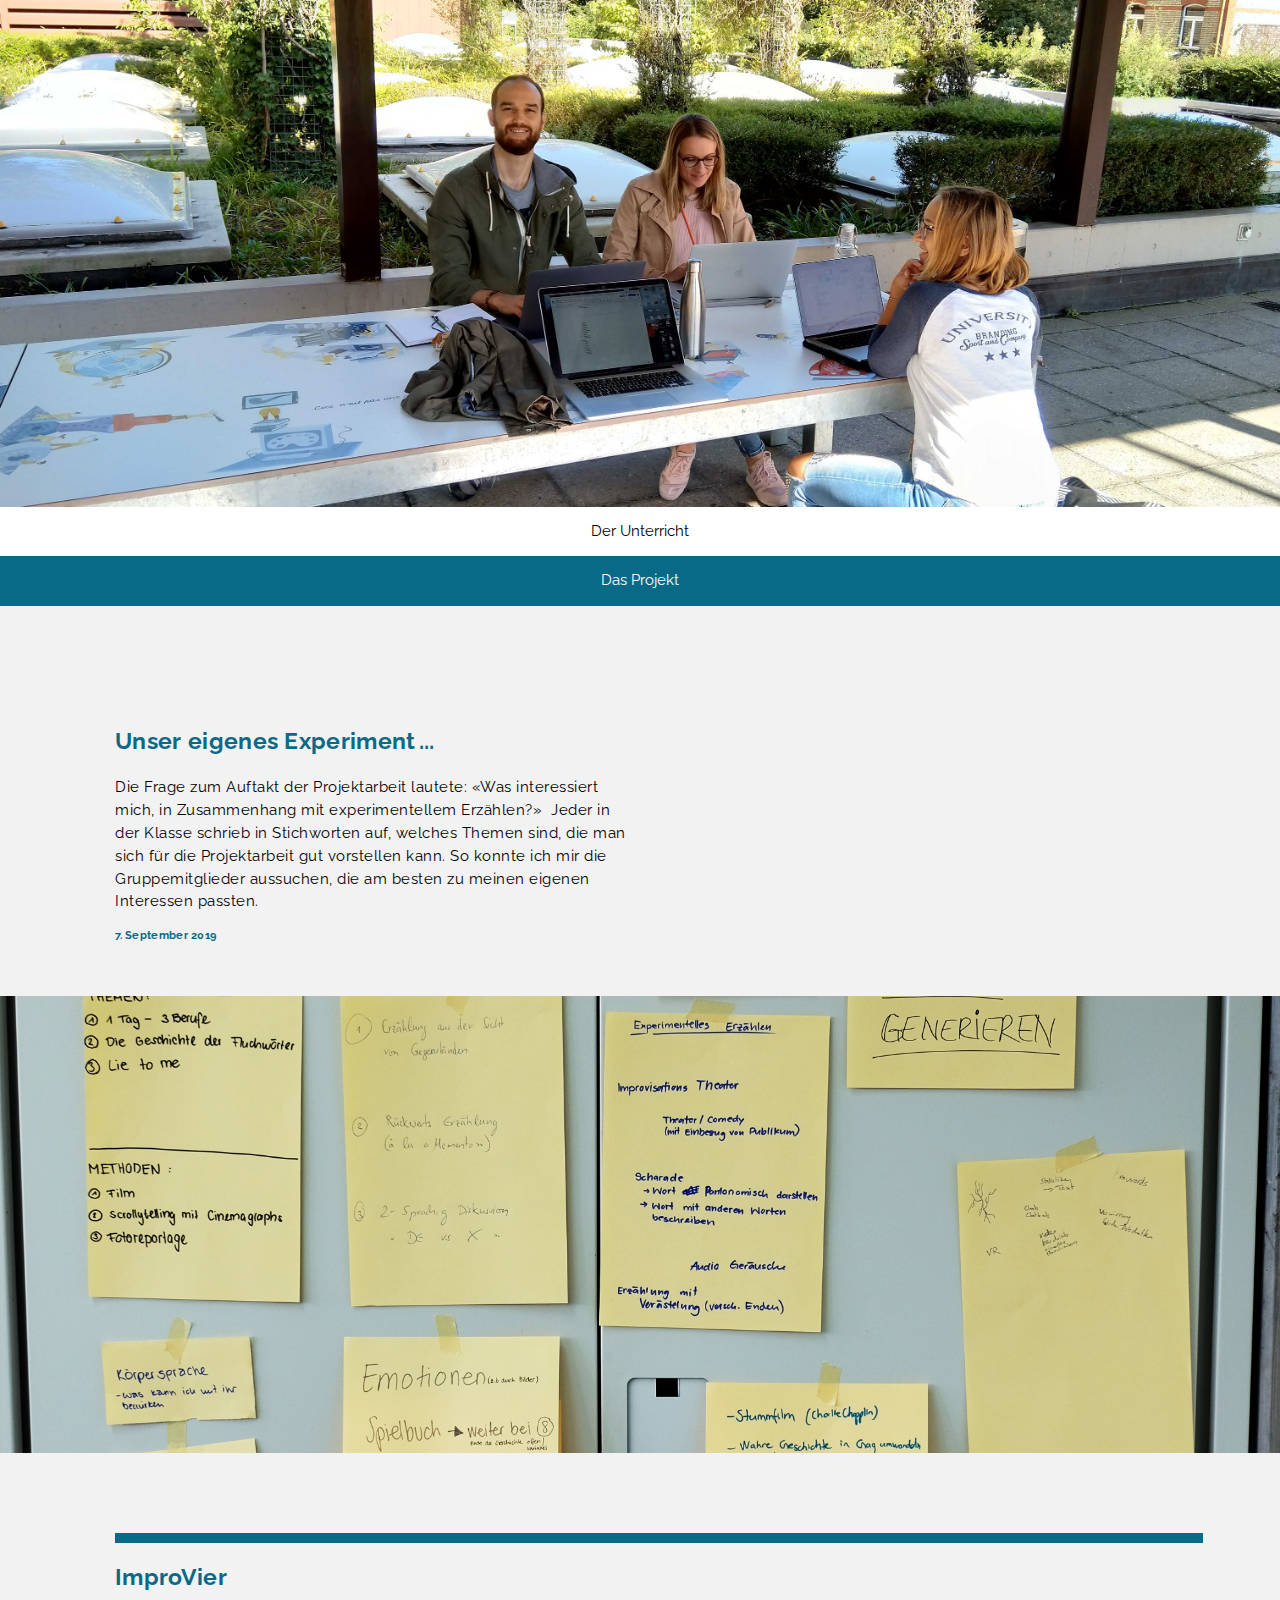
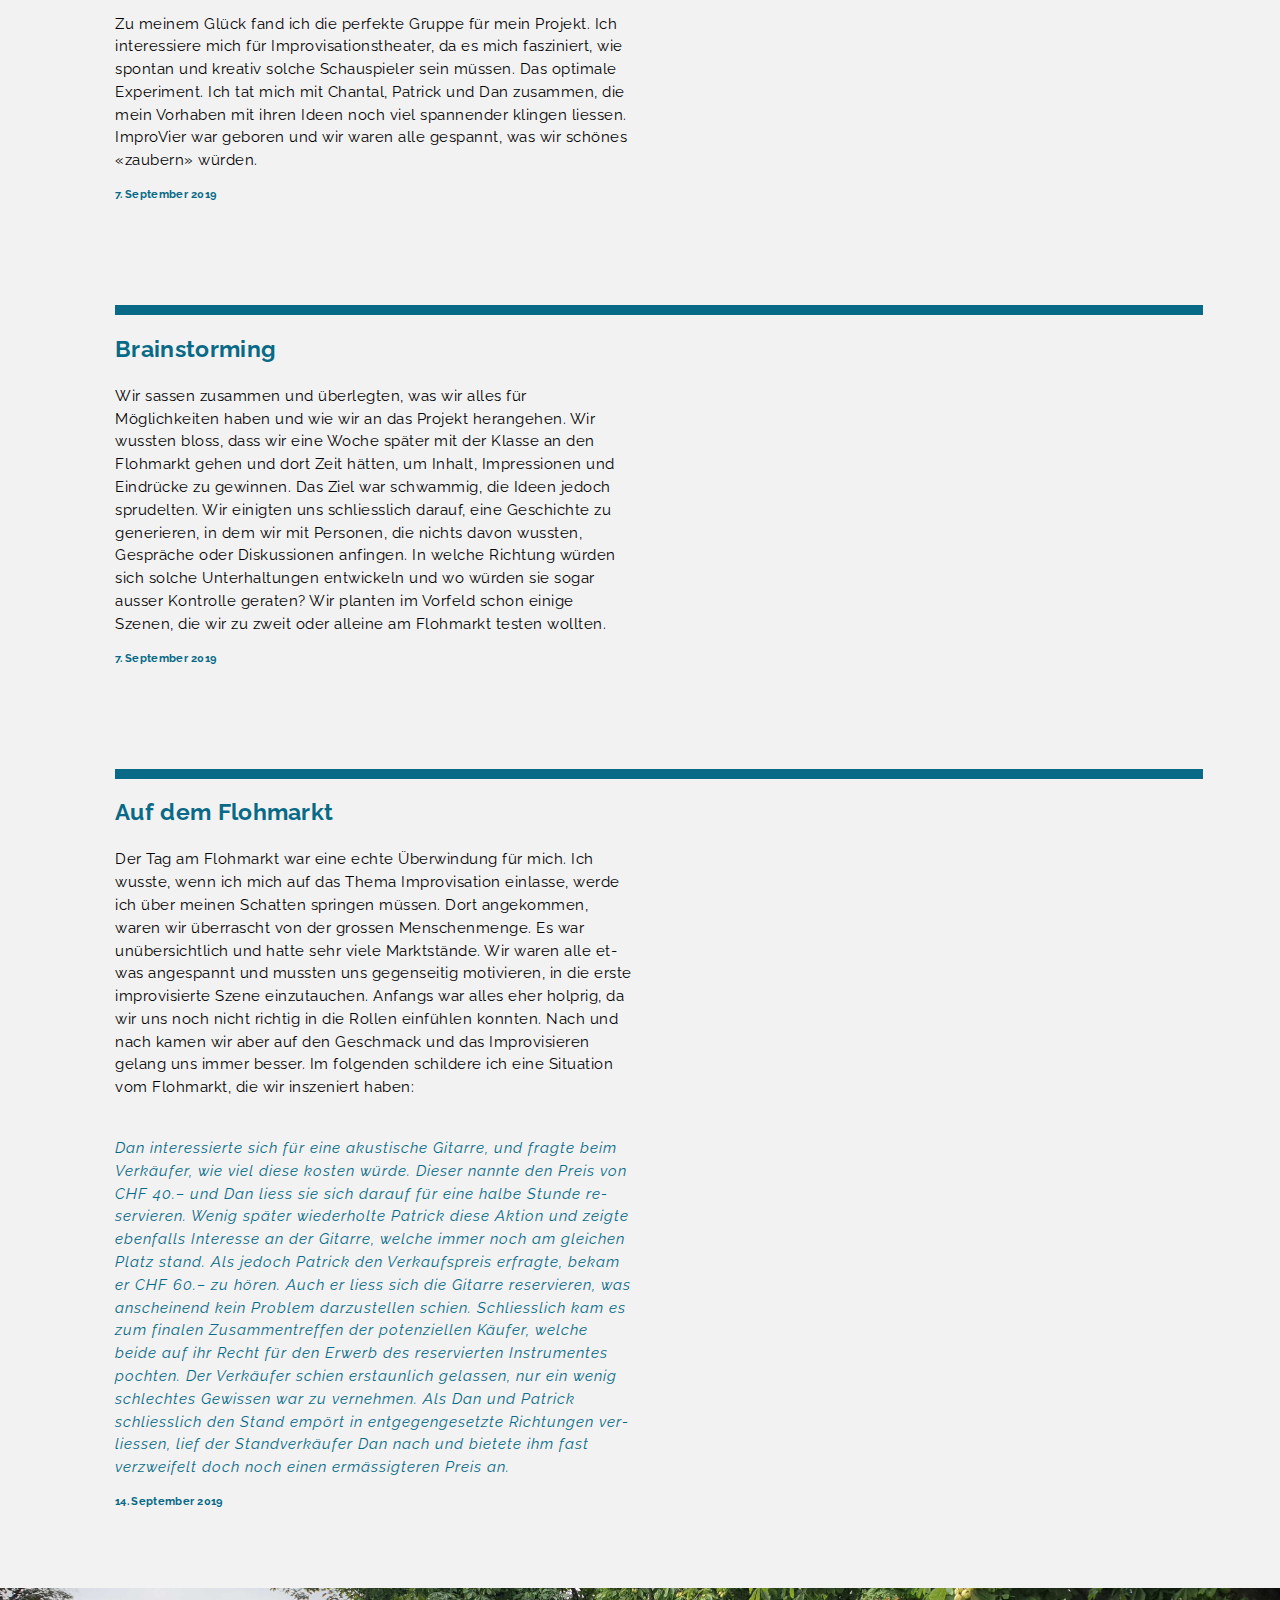
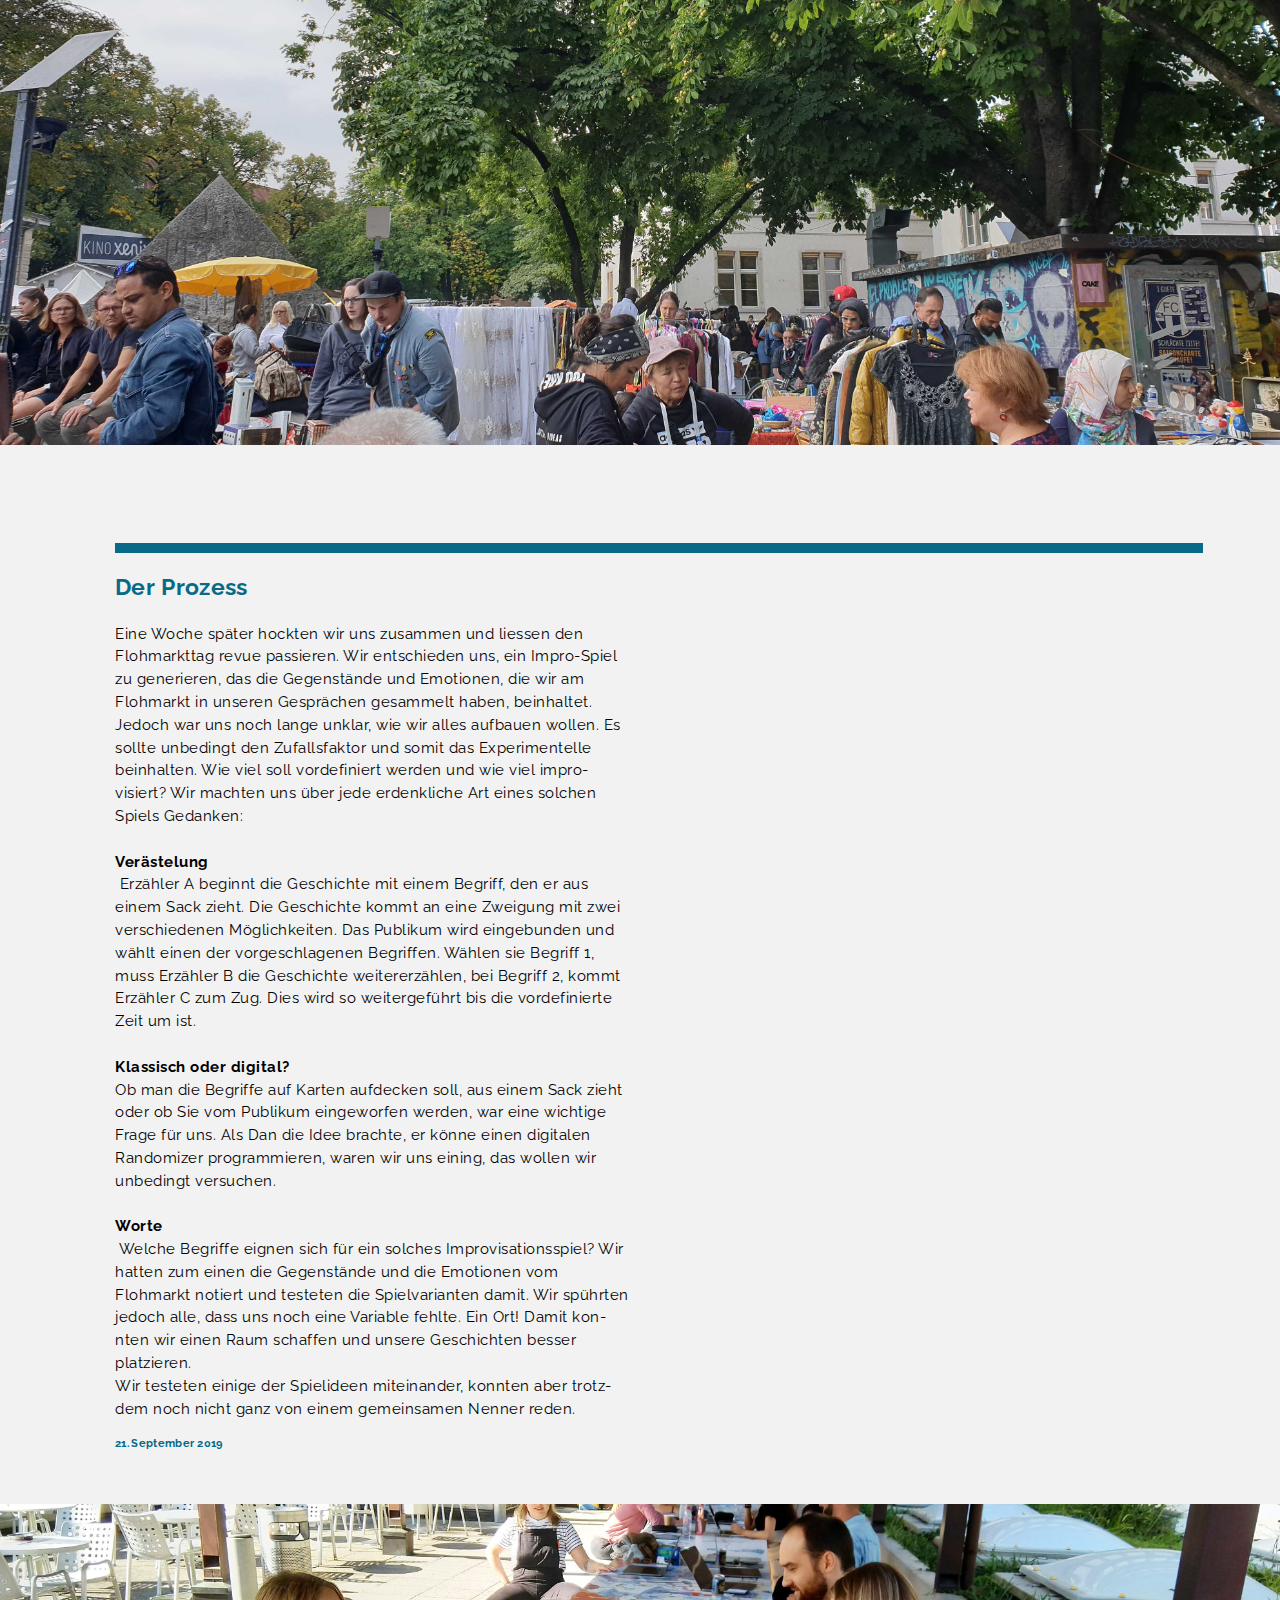
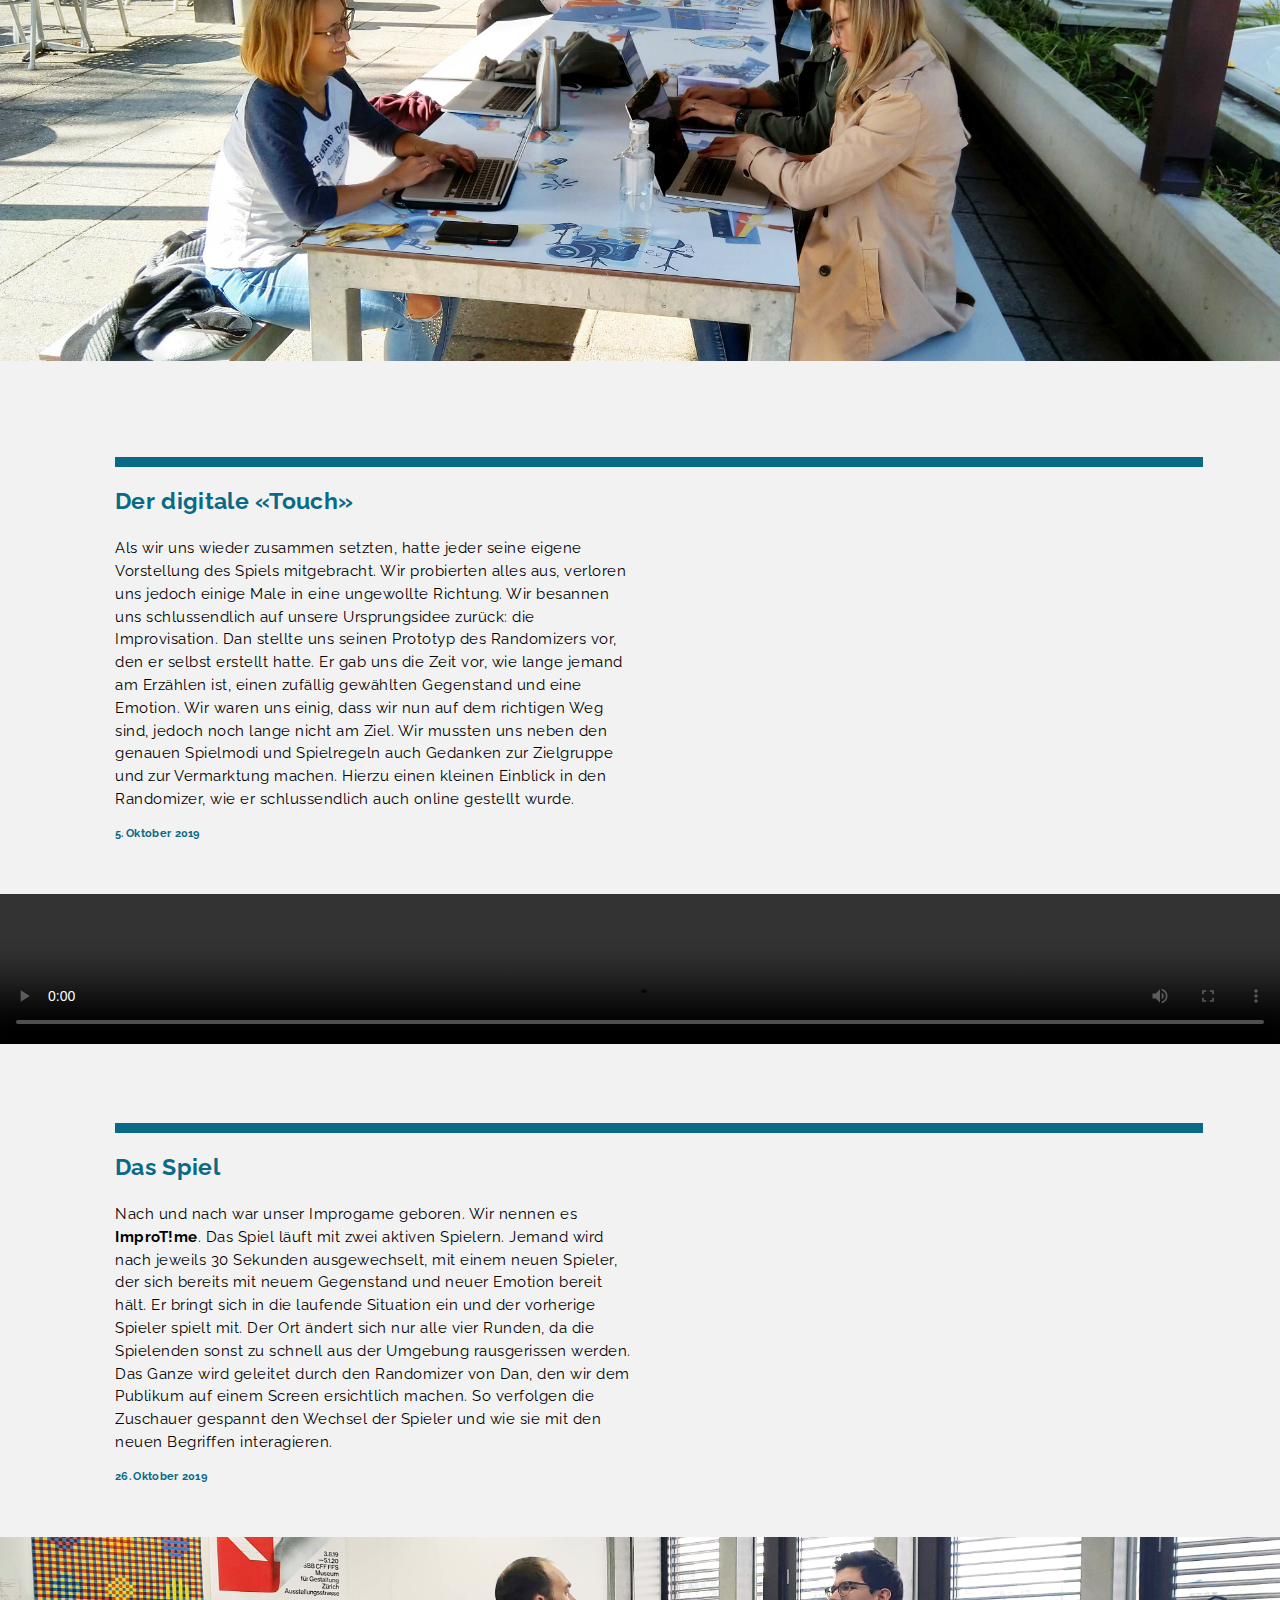
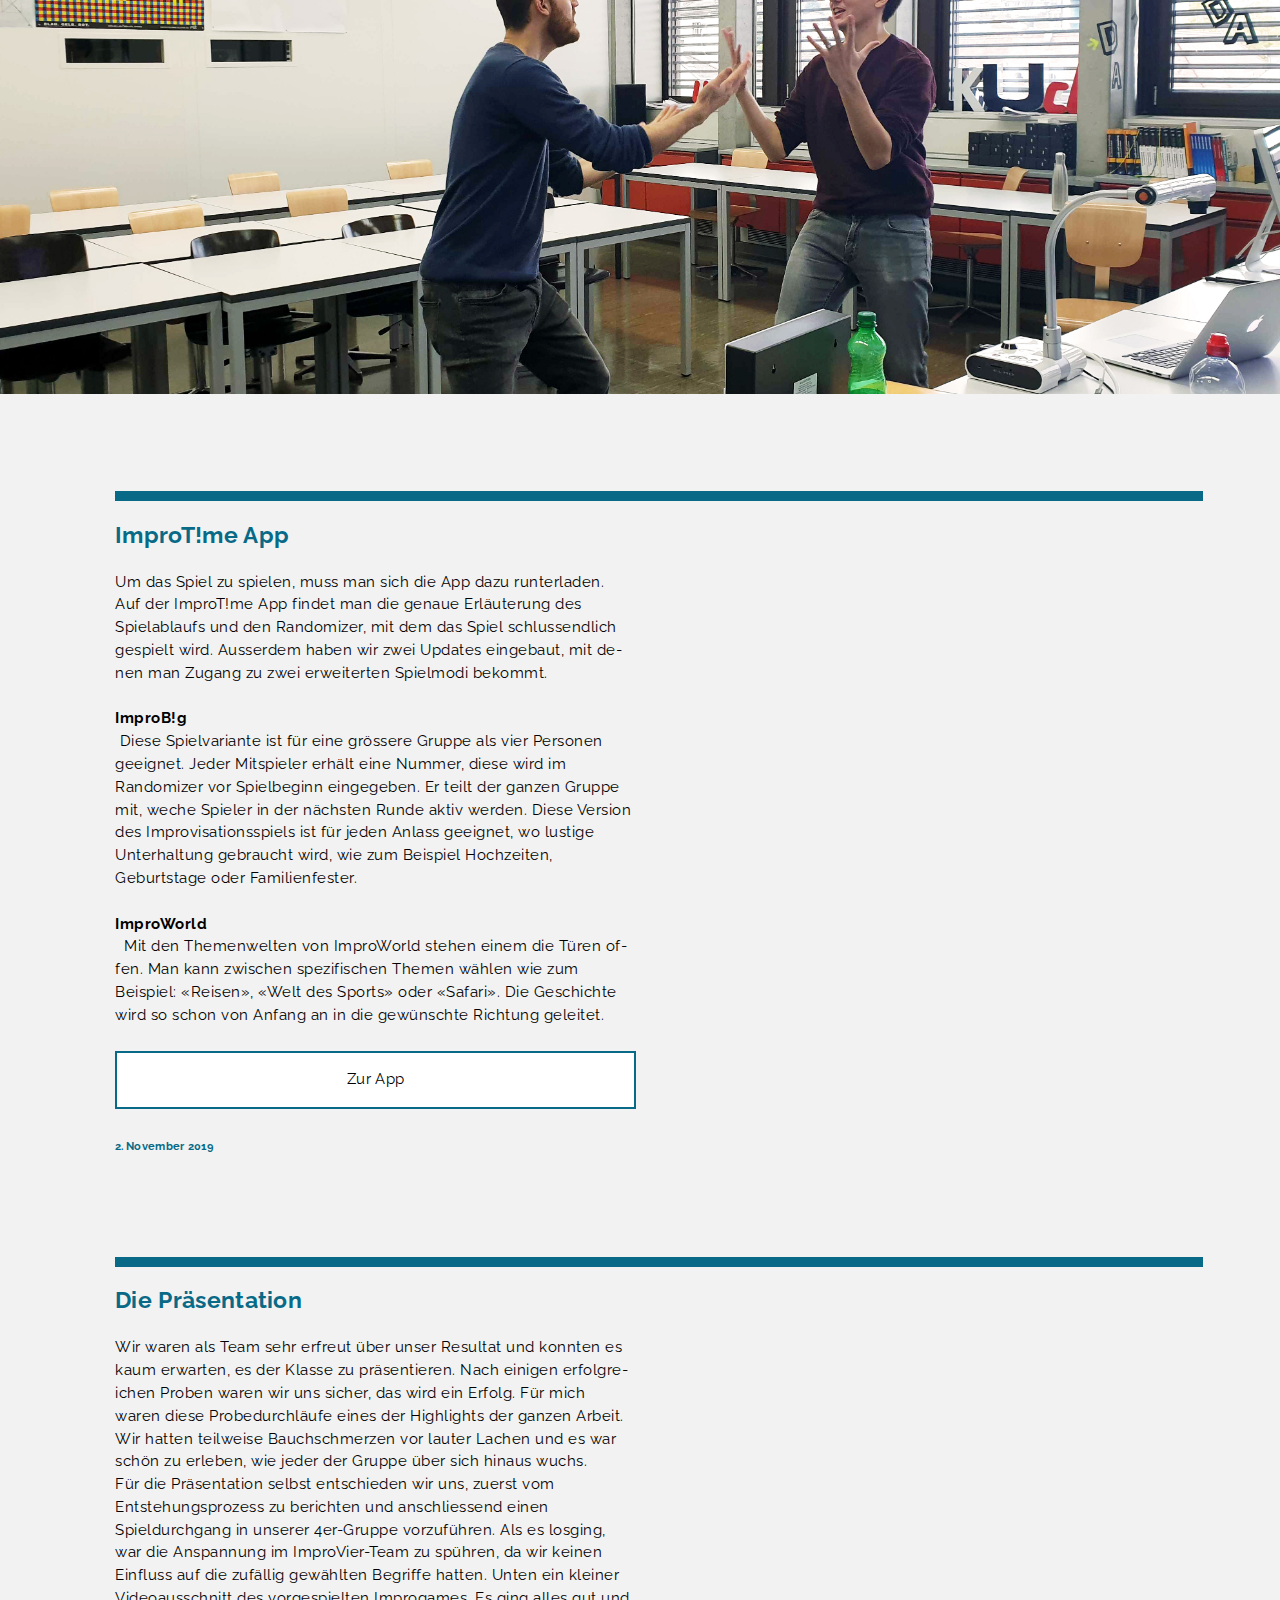
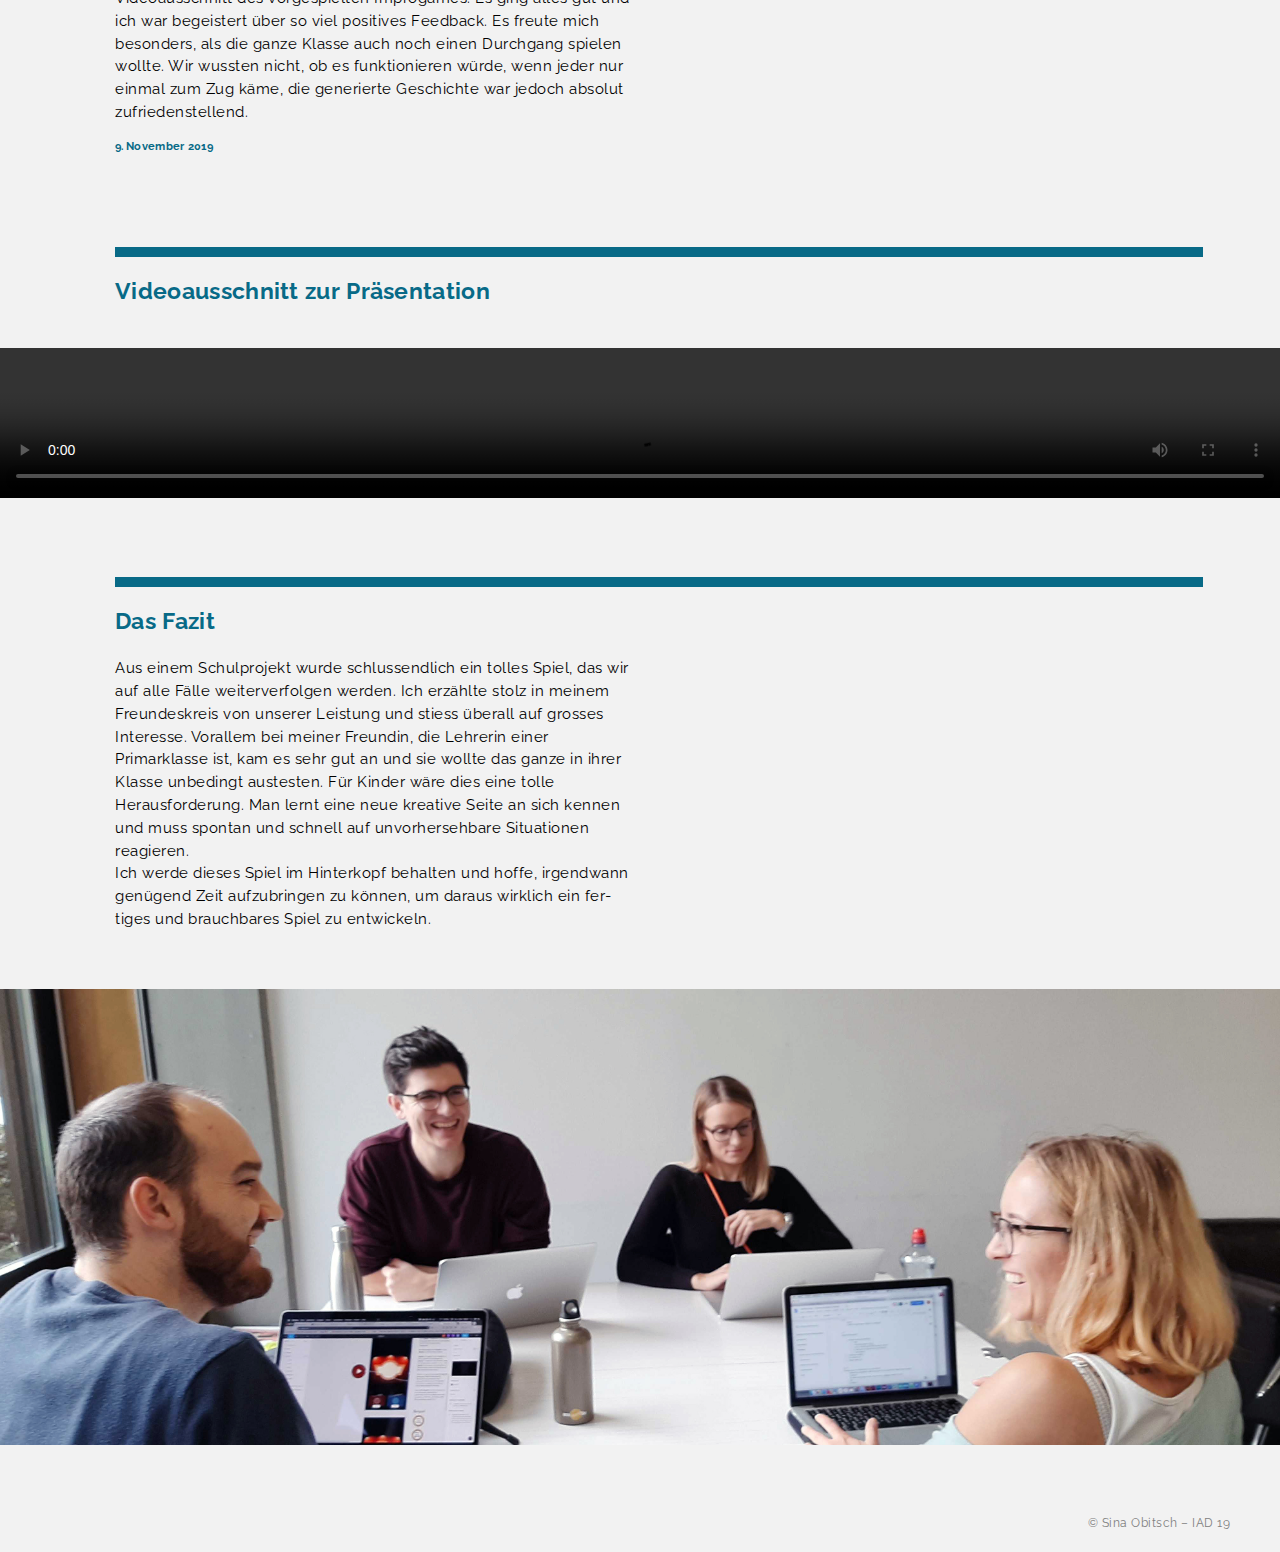
==== commit 317b282c: "abstände leerraum inhalt" ====
--- a/docs/Sina Obitsch_Projekt.html
+++ b/docs/Sina Obitsch_Projekt.html
@@ -6,7 +6,7 @@
     <link rel="stylesheet" href="normalize.css">
     <link href="https://fonts.googleapis.com/css?family=Raleway:400,700&display=swap" rel="stylesheet">
     <link rel="stylesheet" type="text/css" href="./styles/main.css">
-    <title>Experimentelles Erzählen – Das Projekt</title>
+    <title>Experimentelles Erzählen&nbsp;–&nbsp;Das Projekt</title>
   </head>
 
   <body       style="background-color:#F2F2F2;">
@@ -25,14 +25,14 @@
 
 
     <div class="abschnitt1">
-      <h2>Unser eigenes Experiment...</h2>
+      <h2>Unser eigenes Experiment&#8239;...</h2>
       <p>
 Die Frage zum Auftakt der Projektarbeit lautete: «Was interessiert mich, in Zusammenhang mit experimentellem Erzählen?»
   Jeder in der Klasse schrieb in Stichworten auf, welches Themen sind, die man sich für die Projektarbeit gut vorstellen kann. So
 konnte ich mir die Gruppemitglieder aussuchen, die am besten zu meinen eigenen Interessen passten.
         </p>
-        <h3>7. September 2019</h3>
+        <h3>7.&#x202F;September&nbsp;2019</h3>
         <br> <br>
 </div>
 
@@ -52,7 +52,7 @@
       mich mit Chantal, Patrick und Dan zusammen, die mein Vorhaben mit ihren Ideen noch viel spannender klingen liessen.
       ImproVier war geboren und wir waren alle gespannt, was wir schönes «zaubern» würden.
    </p>
-<h3>7. September 2019</h3>
+<h3>7.&#x202F;September&nbsp;2019</h3>
 </div>
 <br><br> <br>
 
@@ -69,7 +69,7 @@
 In welche Richtung würden sich solche Unterhaltungen entwickeln und wo würden sie sogar ausser Kontrolle geraten? Wir planten
 im Vorfeld schon einige Szenen, die wir zu zweit oder alleine am Flohmarkt testen wollten.
 </p>
-<h3>7. September 2019</h3>
+<h3>7.&#x202F;September&nbsp;2019</h3>
 </div>
 
 <br><br><br>
@@ -87,17 +87,19 @@
     einfühlen konnten. Nach und nach kamen wir aber auf den Geschmack und das Improvisieren gelang uns immer besser. Im
     folgenden schildere ich eine Situation vom Flohmarkt, die wir inszeniert haben:   <br><br>
-<i>Dan interessierte sich für eine akustische Gitarre, und fragte beim Verkäufer, wie viel diese kosten würde. Dieser nannte den
-  Preis von CHF 40.– und Dan liess sie sich darauf für eine halbe Stunde reservieren. Wenig später wiederholte Patrick diese
+
+<div class="flomigeschichte">
+  Dan interessierte sich für eine akustische Gitarre, und fragte beim Verkäufer, wie viel diese kosten würde. Dieser nannte den
+  Preis von CHF&nbsp;40.– und Dan liess sie sich darauf für eine halbe Stunde reservieren. Wenig später wiederholte Patrick diese
   Aktion und zeigte ebenfalls Interesse an der Gitarre, welche immer noch am gleichen Platz stand. Als jedoch Patrick den
-  Verkaufspreis erfragte, bekam er CHF 60.– zu hören. Auch er liess sich die Gitarre reservieren, was anscheinend kein Problem
+  Verkaufspreis erfragte, bekam er CHF&nbsp;60.– zu hören. Auch er liess sich die Gitarre reservieren, was anscheinend kein Problem
   darzustellen schien. Schliesslich kam es zum finalen Zusammentreffen der potenziellen Käufer, welche beide auf ihr Recht für
   den Erwerb des reservierten Instrumentes pochten. Der Verkäufer schien erstaunlich gelassen, nur ein wenig schlechtes Gewissen
   war zu vernehmen. Als Dan und Patrick schliesslich den Stand empört in entgegengesetzte Richtungen verliessen, lief der
   Standverkäufer Dan nach und bietete ihm fast verzweifelt doch noch einen ermässigteren Preis an. -</i>
-</p>
-<h3>14. September 2019</h3>
+</div>
+</p>
+<h3>14.&#x202F;September&nbsp;2019</h3>
 <br> <br> <br>
 </div>
 
@@ -129,9 +131,9 @@
     Wie viel soll vordefiniert werden und wie viel improvisiert? Wir machten uns über jede erdenkliche Art eines solchen Spiels Gedanken:<br><br>
     <b>Verästelung</b><br>
  -Erzähler 1 erzählt eine Geschichte mit einem Begriff, den er aus einem Sack zieht. Die Geschichte kommt an eine Zweigung mit zwei verschiedenen
-Möglichkeiten. Das Publikum wird eingebunden und wählt einen der vorgeschlagenen Begriffen. Wählen sie Begriff 1, muss Erzähler 2 die
-Geschichte weitererzählen, bei Begriff 2, kommt Erzähler 3 zum Zug. Dies wird so weitergeführt bis die vordefinierte Zeit um ist.<br><br>
+Erzähler A beginnt die Geschichte mit einem Begriff, den er aus einem Sack zieht. Die Geschichte kommt an eine Zweigung mit zwei verschiedenen
+Möglichkeiten. Das Publikum wird eingebunden und wählt einen der vorgeschlagenen Begriffen. Wählen sie Begriff&nbsp;1, muss Erzähler&nbsp;B die
+Geschichte weitererzählen, bei Begriff&nbsp;2, kommt Erzähler&nbsp;C zum Zug. Dies wird so weitergeführt bis die vordefinierte Zeit um ist.<br><br>
     <b>Klassisch oder digital?</b><br>
     Ob man die Begriffe auf Karten aufdecken soll, aus einem Sack zieht oder ob Sie vom Publikum eingeworfen werden, war eine wichtige
     Frage für uns. Als Dan die Idee brachte, er könne einen digitalen Randomizer programmieren, waren wir uns eining, das wollen wir
@@ -143,7 +145,7 @@
     Damit konnten wir einen Raum schaffen und unsere Geschichten besser platzieren.<br>
     Wir testeten einige der Spielideen miteinander, konnten aber trotzdem noch nicht ganz von einem gemeinsamen Nenner reden.
 </p>
-<h3>21. September 2019</h3>
+<h3>21.&#x202F;September&nbsp;2019</h3>
 <br> <br>
 </div>
 
@@ -164,7 +166,7 @@
 nicht am Ziel. Wir mussten uns neben den genauen Spielmodi und Spielregeln auch Gedanken zur Zielgruppe und zur Vermarktung machen.
 Hierzu einen kleinen Einblick in den Randomizer, wie er schlussendlich auch online gestellt wurde.
 </p>
-<h3>5. Oktober 2019</h3>
+<h3>5.&#x202F;Oktober&nbsp;2019</h3>
 <br> <br>
 </div>
 <video src="./asset/Randomizer.mp4" controls style="width:100%;">
@@ -180,12 +182,12 @@
   <h2>Das Spiel</h2>
   <p>
 Nach und nach war unser Improgame geboren. Wir nennen es <b>ImproT!me</b>. Das Spiel läuft mit zwei aktiven Spielern. Jemand wird nach
-jeweils 30 Sekunden ausgewechselt, mit einem neuen Spieler, der sich bereits mit neuem Gegenstand und neuer Emotion bereit hält. Er
-bringt sich in die laufende Situation ein und der vorherige Spieler spielt mit. Der Ort ändert sich nur alle 4 Runden, da die Spielenden
+jeweils 30&nbsp;Sekunden ausgewechselt, mit einem neuen Spieler, der sich bereits mit neuem Gegenstand und neuer Emotion bereit hält. Er
+bringt sich in die laufende Situation ein und der vorherige Spieler spielt mit. Der Ort ändert sich nur alle vier Runden, da die Spielenden
 sonst zu schnell aus der Umgebung rausgerissen werden. Das Ganze wird geleitet durch den Randomizer von Dan, den wir dem Publikum auf einem Screen
 ersichtlich machen. So verfolgen die Zuschauer gespannt den Wechsel der Spieler und wie sie mit den neuen Begriffen interagieren.
 </p>
-<h3>26. Oktober 2019</h3>
+<h3>26.&#x202F;Oktober&nbsp;2019</h3>
 <br> <br>
 </div>
 
@@ -214,8 +216,8 @@
 Familienfester.<br> <br>
     <b>ImproWorld</b> <br>  
-  Mit den Themenwelten von ImproWorld stehen einem die Türen offen. Man kann zwischen spezifischen Themen wählen wie zum Beispiel: «Reisen», «Welt des Sports» oder «Safari».
-  Die Geschichte wird so schon von Anfang an in die gewünschte Richtung geleitet.
+  Mit den Themenwelten von ImproWorld stehen einem die Türen offen. Man kann zwischen spezifischen Themen wählen wie zum Beispiel:
+  «Reisen», «Welt des Sports» oder «Safari». Die Geschichte wird so schon von Anfang an in die gewünschte Richtung geleitet.
   </p>
 
 
@@ -223,7 +225,7 @@
   <li><a href="https://www.figma.com/proto/YpJiQw57gq2kxIb5n4eEGu/Impro4?node-id=119%3A697&scaling=scale-down"target="_blank">Zur App</a></li>
 </ul>
 
-<h3>2. November 2019</h3>
+<h3>2.&#x202F;November&nbsp;2019</h3>
 </div>
 <br> <br> <br>
 <hr>
@@ -243,7 +245,7 @@
 so viel positives Feedback. Es freute mich besonders, als die ganze Klasse auch noch einen Durchgang spielen wollte. Wir wussten nicht,
 ob es funktionieren würde, wenn jeder nur einmal zum Zug käme, die generierte Geschichte war jedoch absolut zufriedenstellend.
   </p>
-<h3>9. November 2019</h3>
+<h3>9.&#x202F;November&nbsp;2019</h3>
 <br> <br>
 </div>
 
@@ -285,7 +287,7 @@
 
 
 <div class="abspann">
-  <p>© Sina Obitsch – IAD 19</p>
+  <p>© Sina Obitsch&nbsp;–&nbsp;IAD&nbsp;19</p>
 </div>
 
 
--- a/docs/styles/main.css
+++ b/docs/styles/main.css
@@ -128,7 +128,12 @@
   border: none;
 }
 
-
+div.flomigeschichte{
+  letter-spacing: 1px;
+  line-height: 1.5;
+  font-style: italic;
+  color: #086A87;
+}
 
 ul.app {
   list-style-type: none;
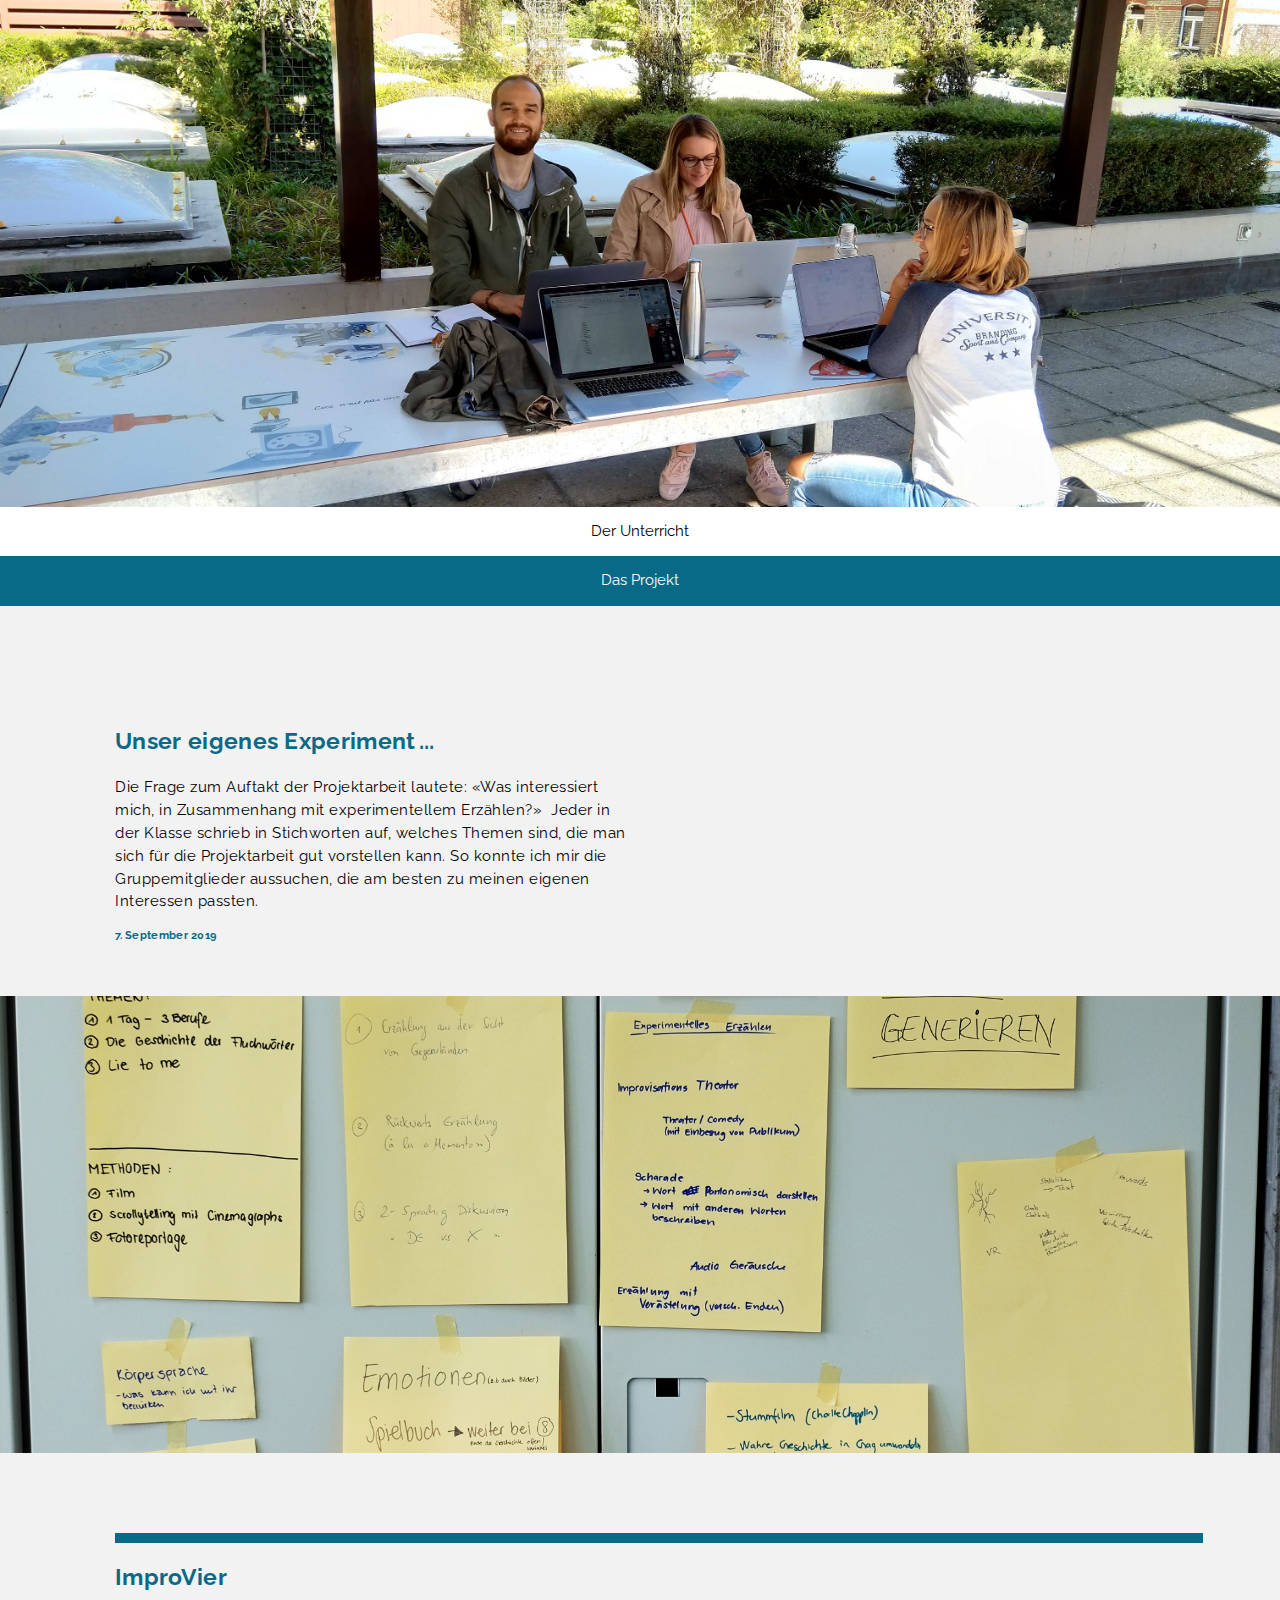
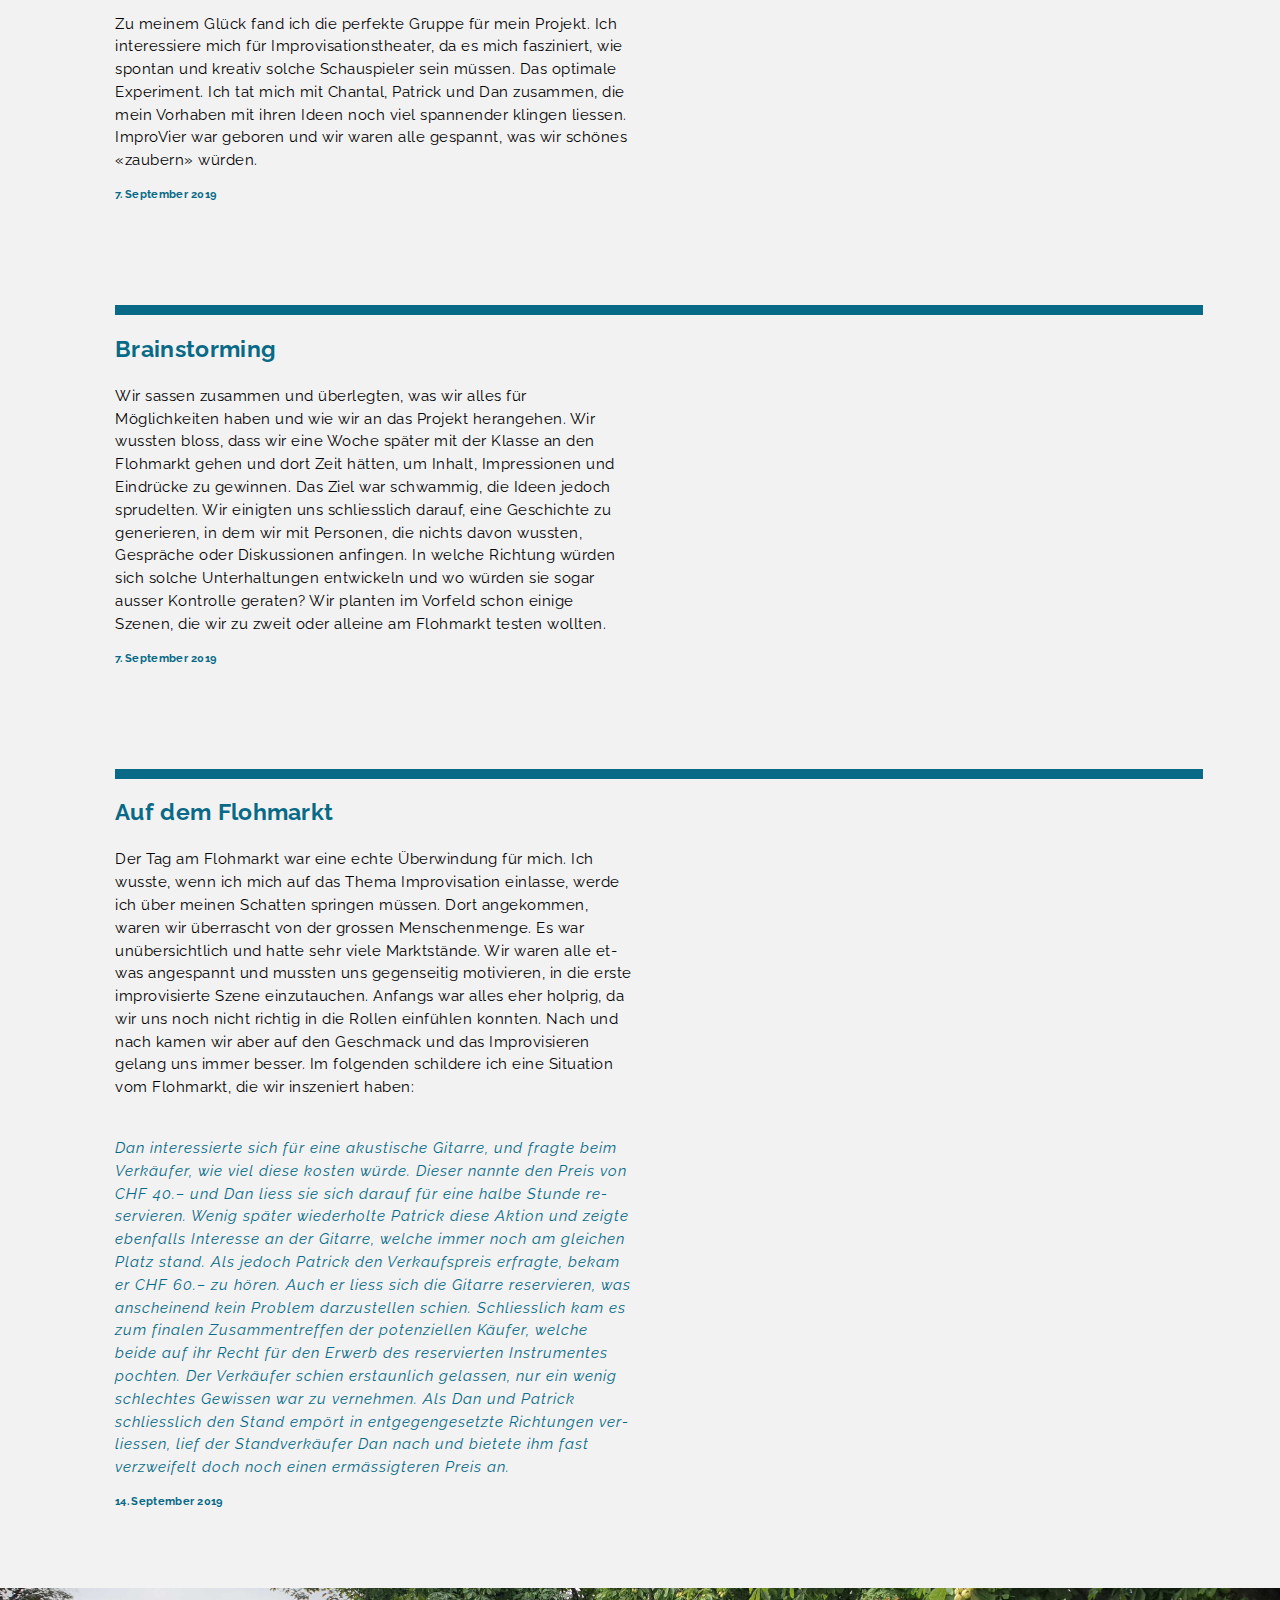
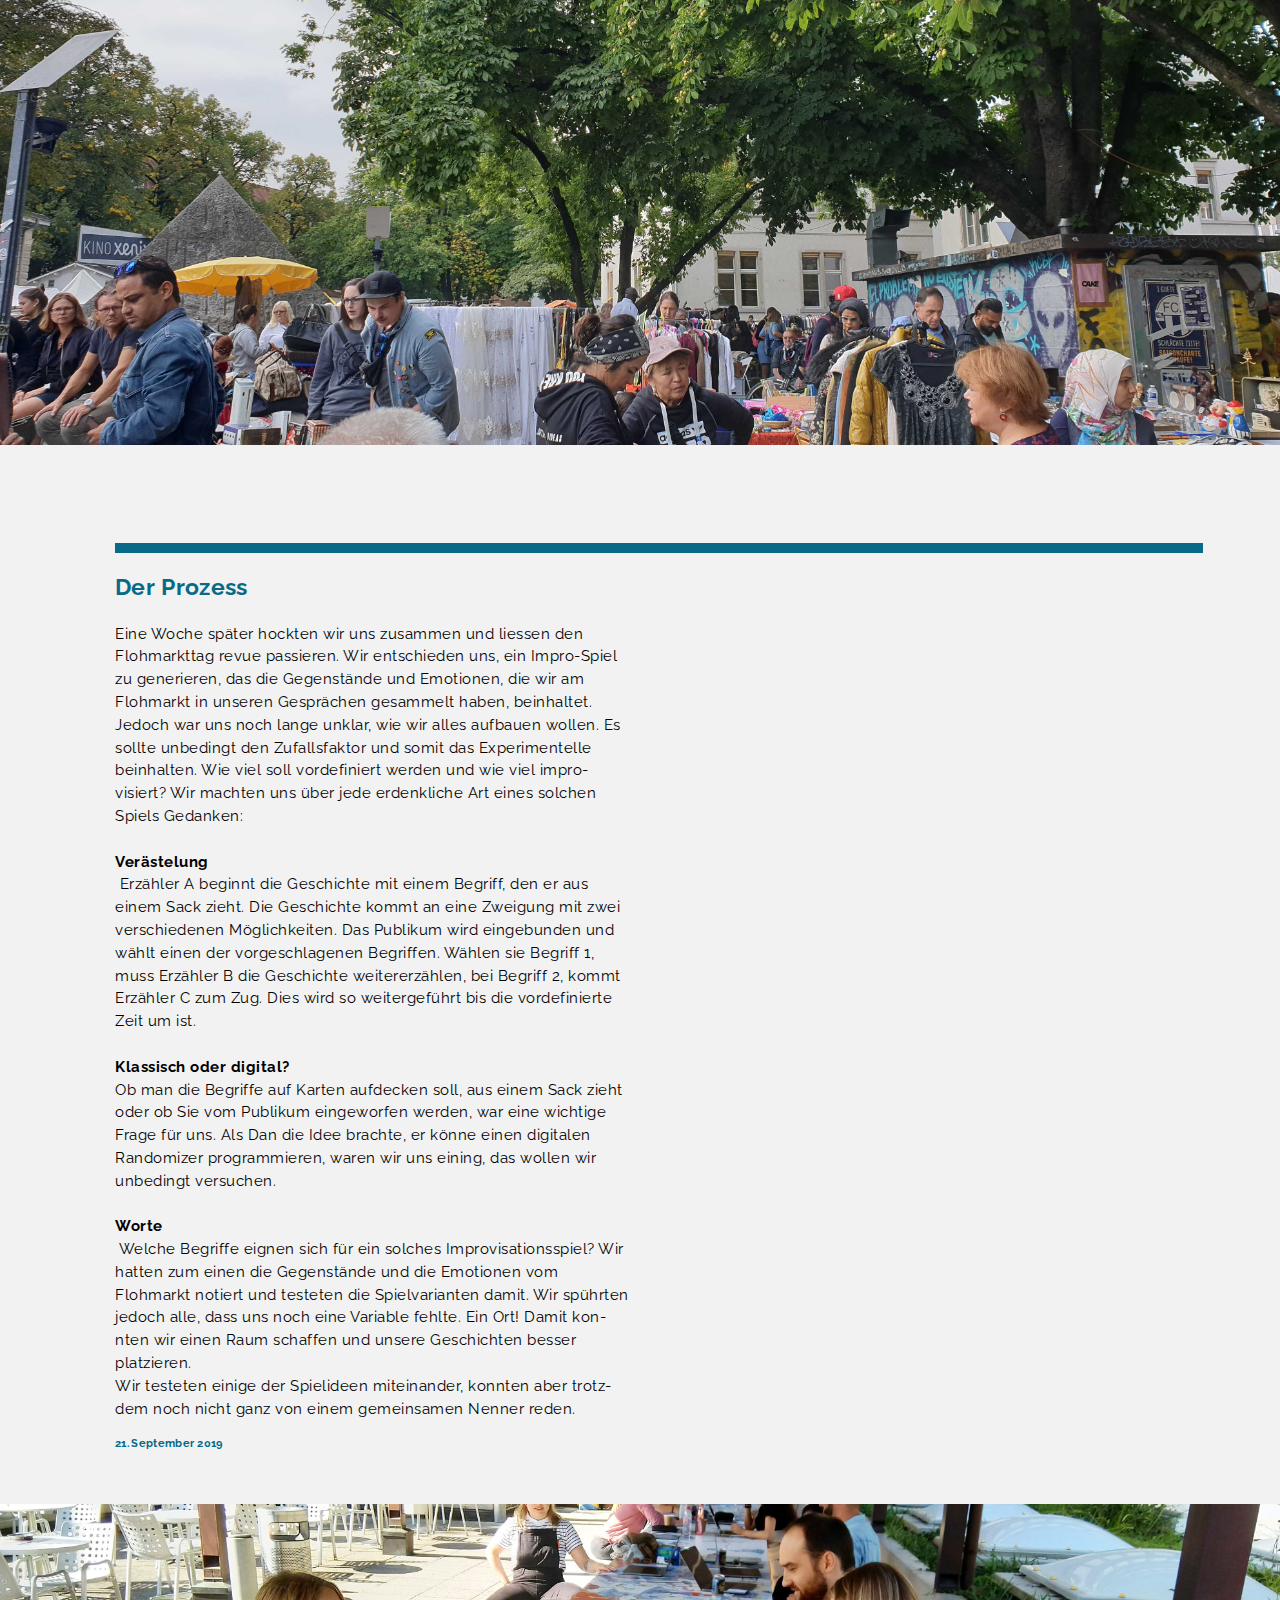
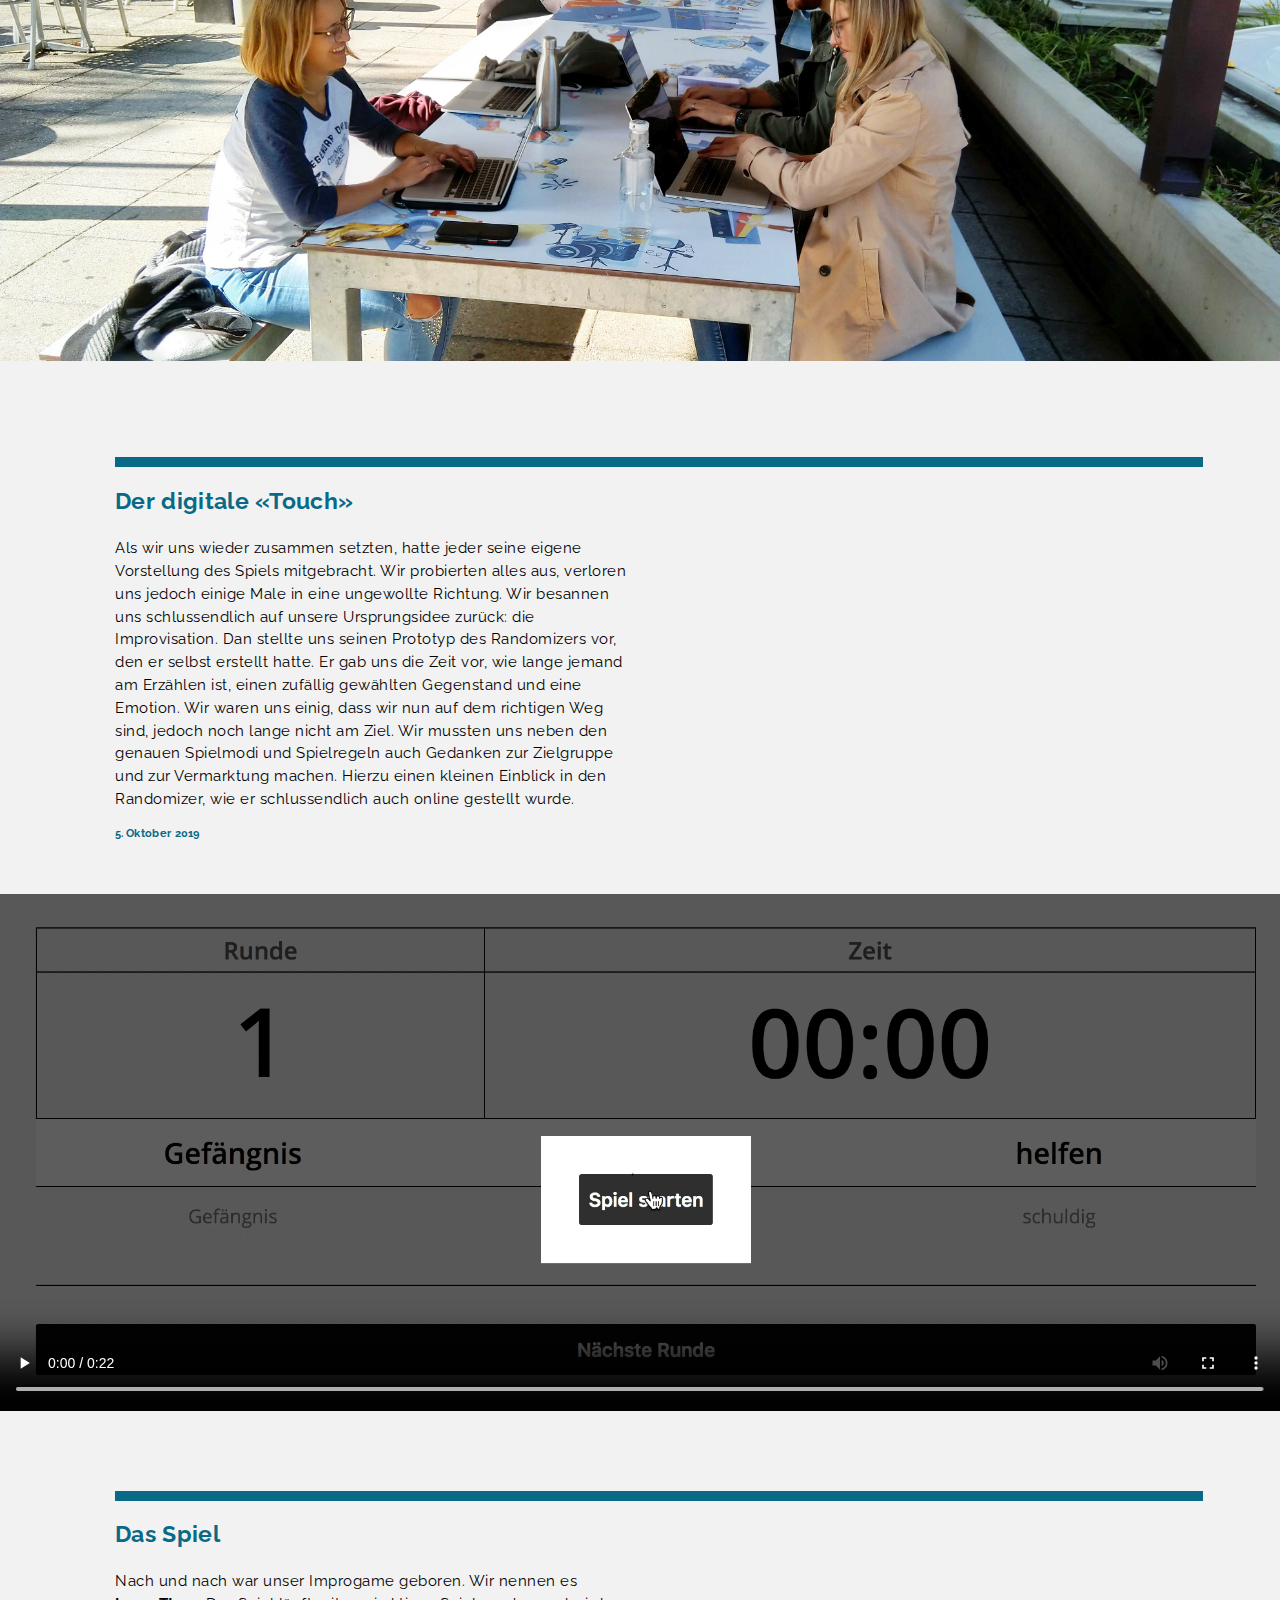
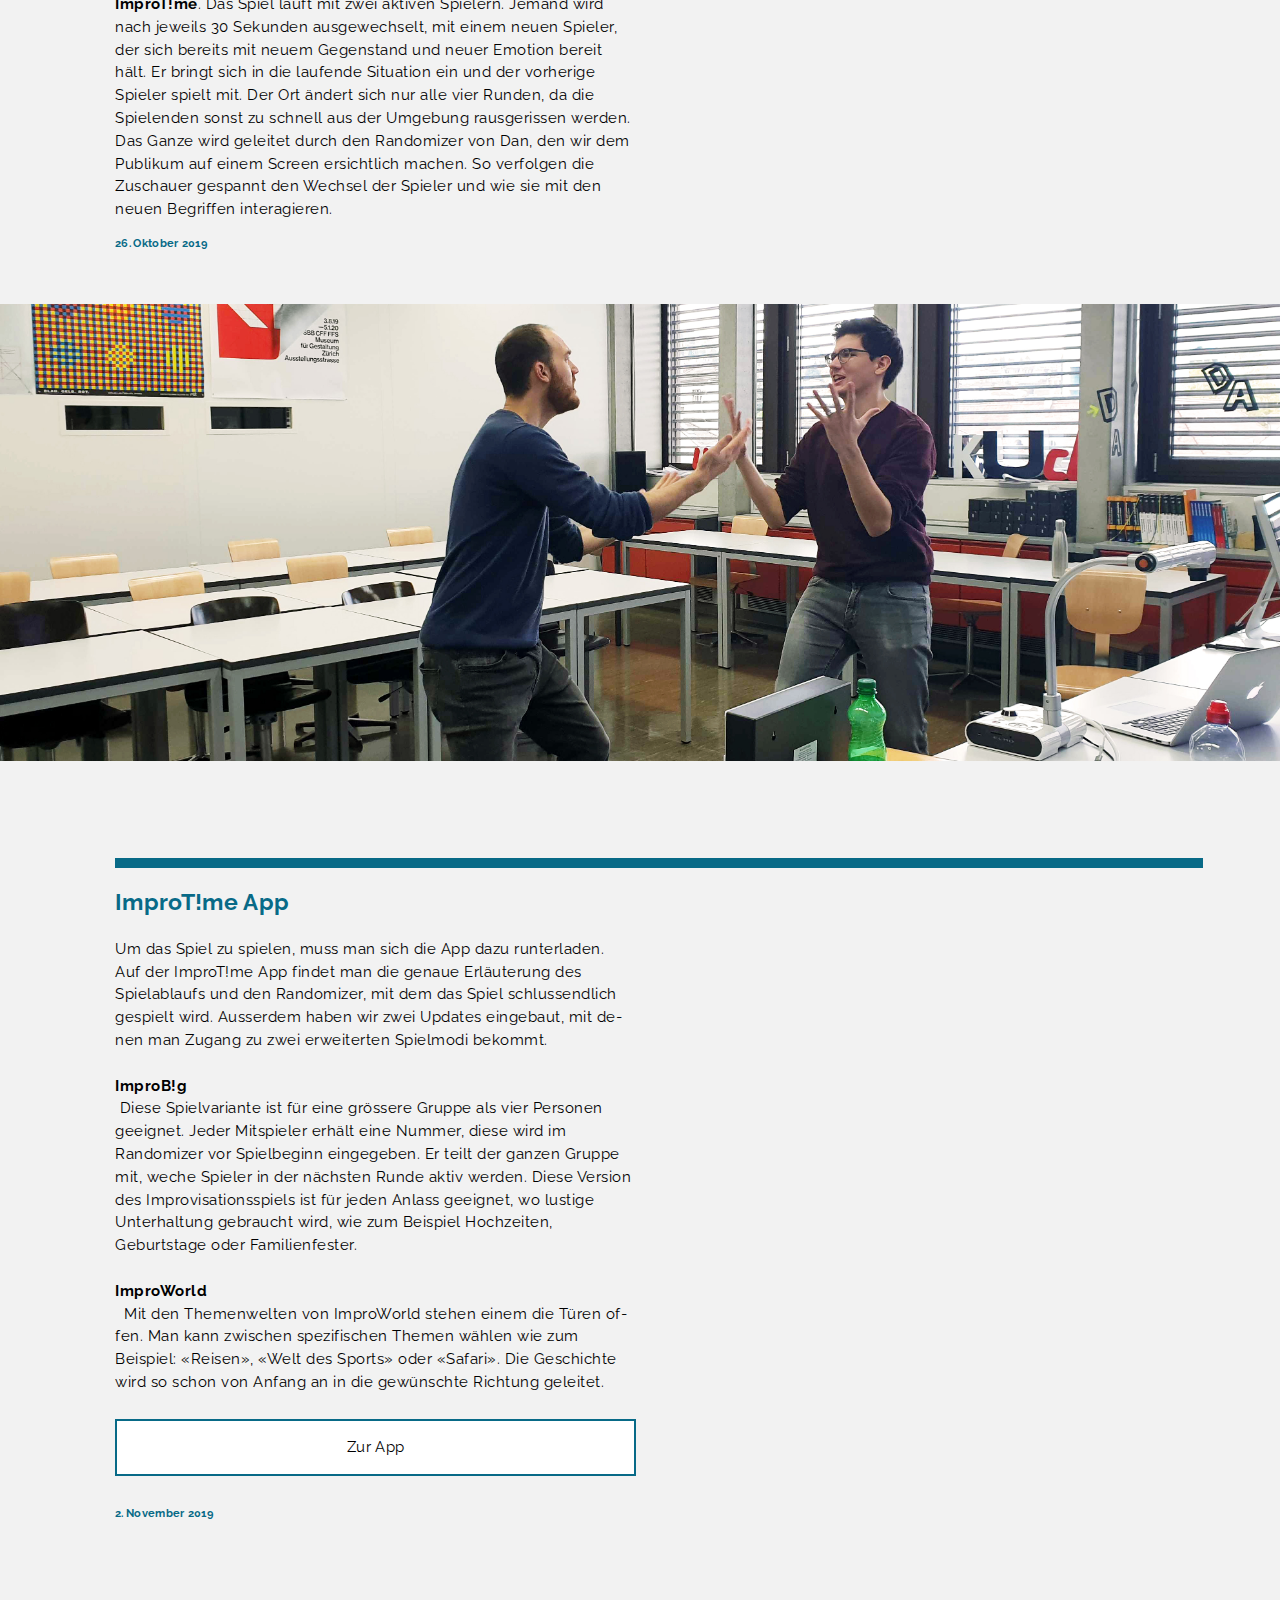
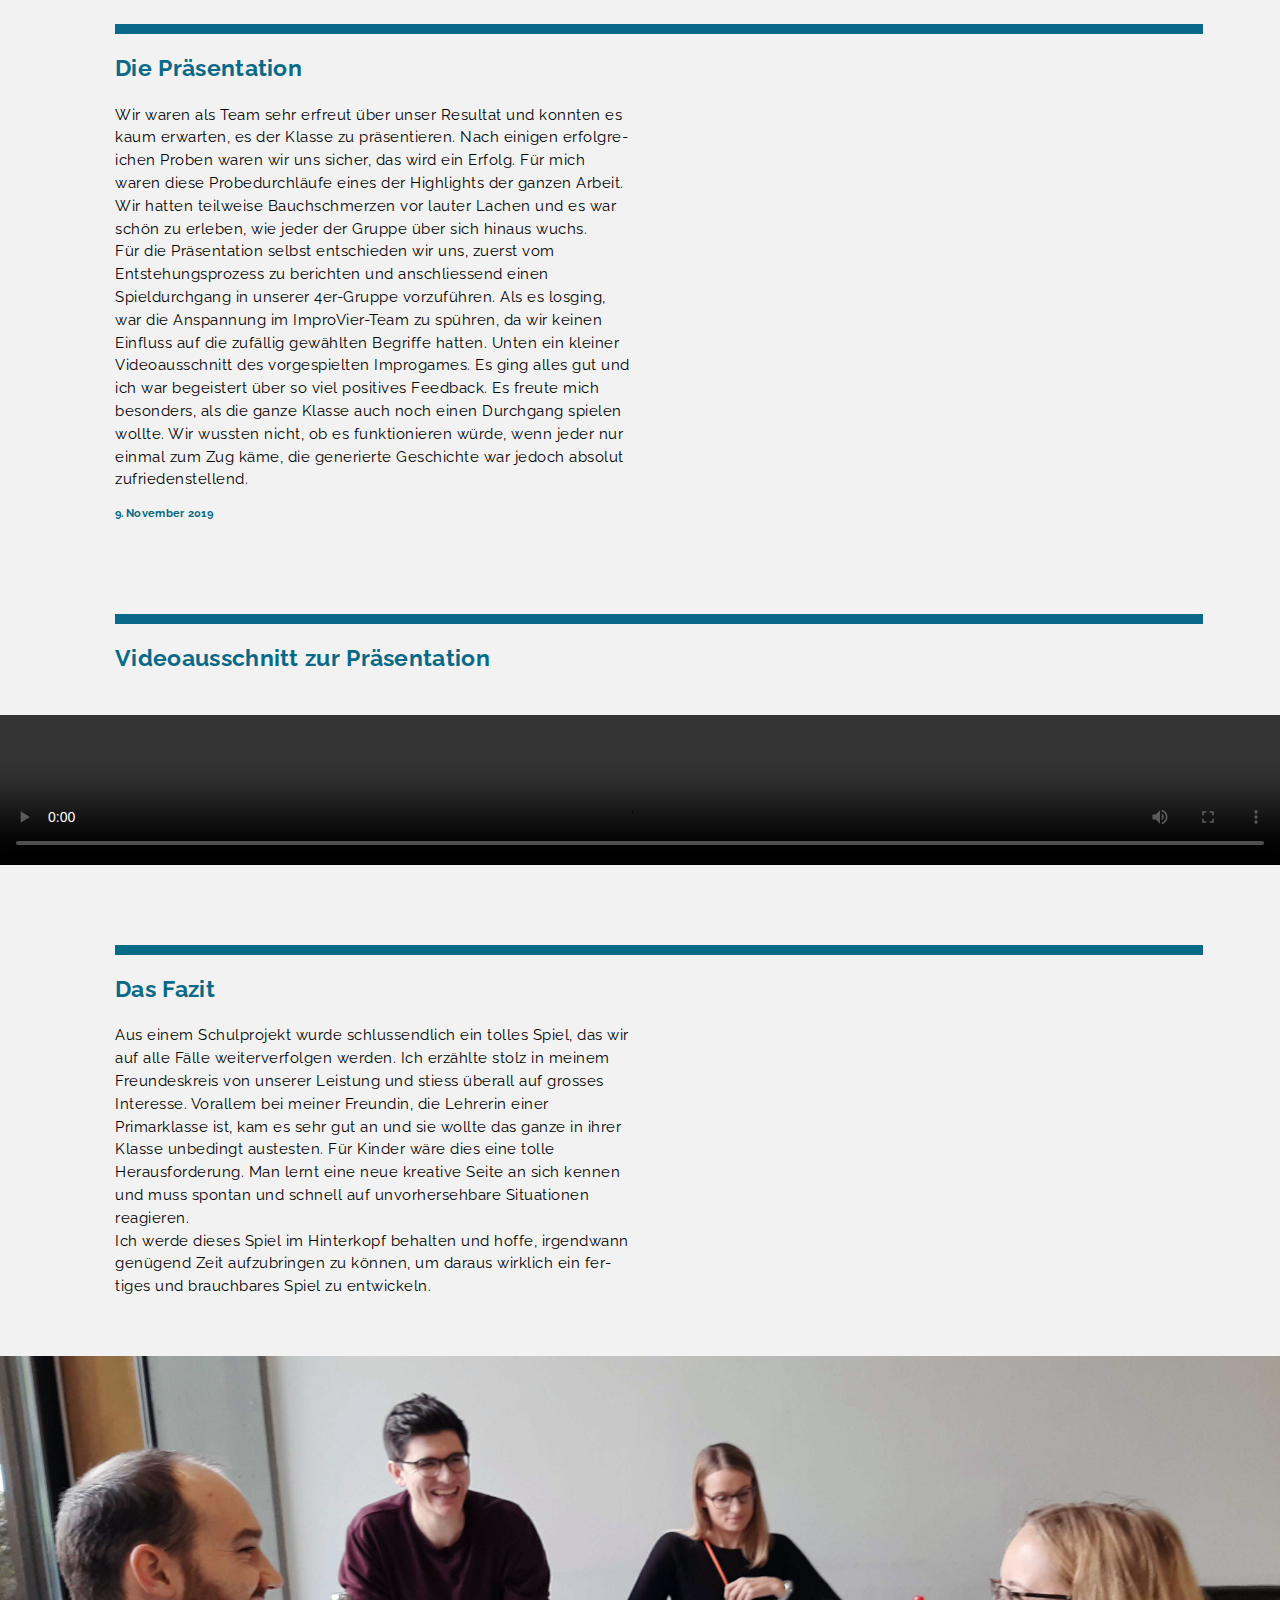
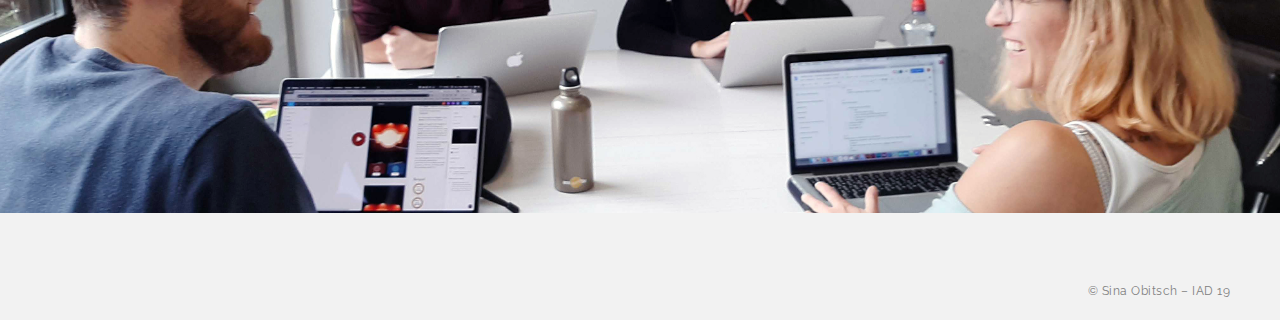
==== commit f3ab5e60: "video rauf" ====
--- a/docs/Sina Obitsch_Projekt.html
+++ b/docs/Sina Obitsch_Projekt.html
@@ -169,7 +169,7 @@
 <h3>5.&#x202F;Oktober&nbsp;2019</h3>
 <br> <br>
 </div>
-<video src="./asset/Randomizer.mp4" controls style="width:100%;">
+<video src="./asset/randomizer.mp4" controls style="width:100%;">
   Ihr Browser kann dieses Video nicht wiedergeben.<br/>
   Dieser Film zeigt eine Demonstration des ImproT!me Randomizers.
 </video>
--- a/docs/styles/main.css
+++ b/docs/styles/main.css
@@ -115,10 +115,6 @@
   margin-bottom: 10px;
 }
 
-h4 {font-size: 20px;
-  margin-top: -20px;
-  margin-bottom: -30px;
-}
 
 hr {
   margin-top: 40px;
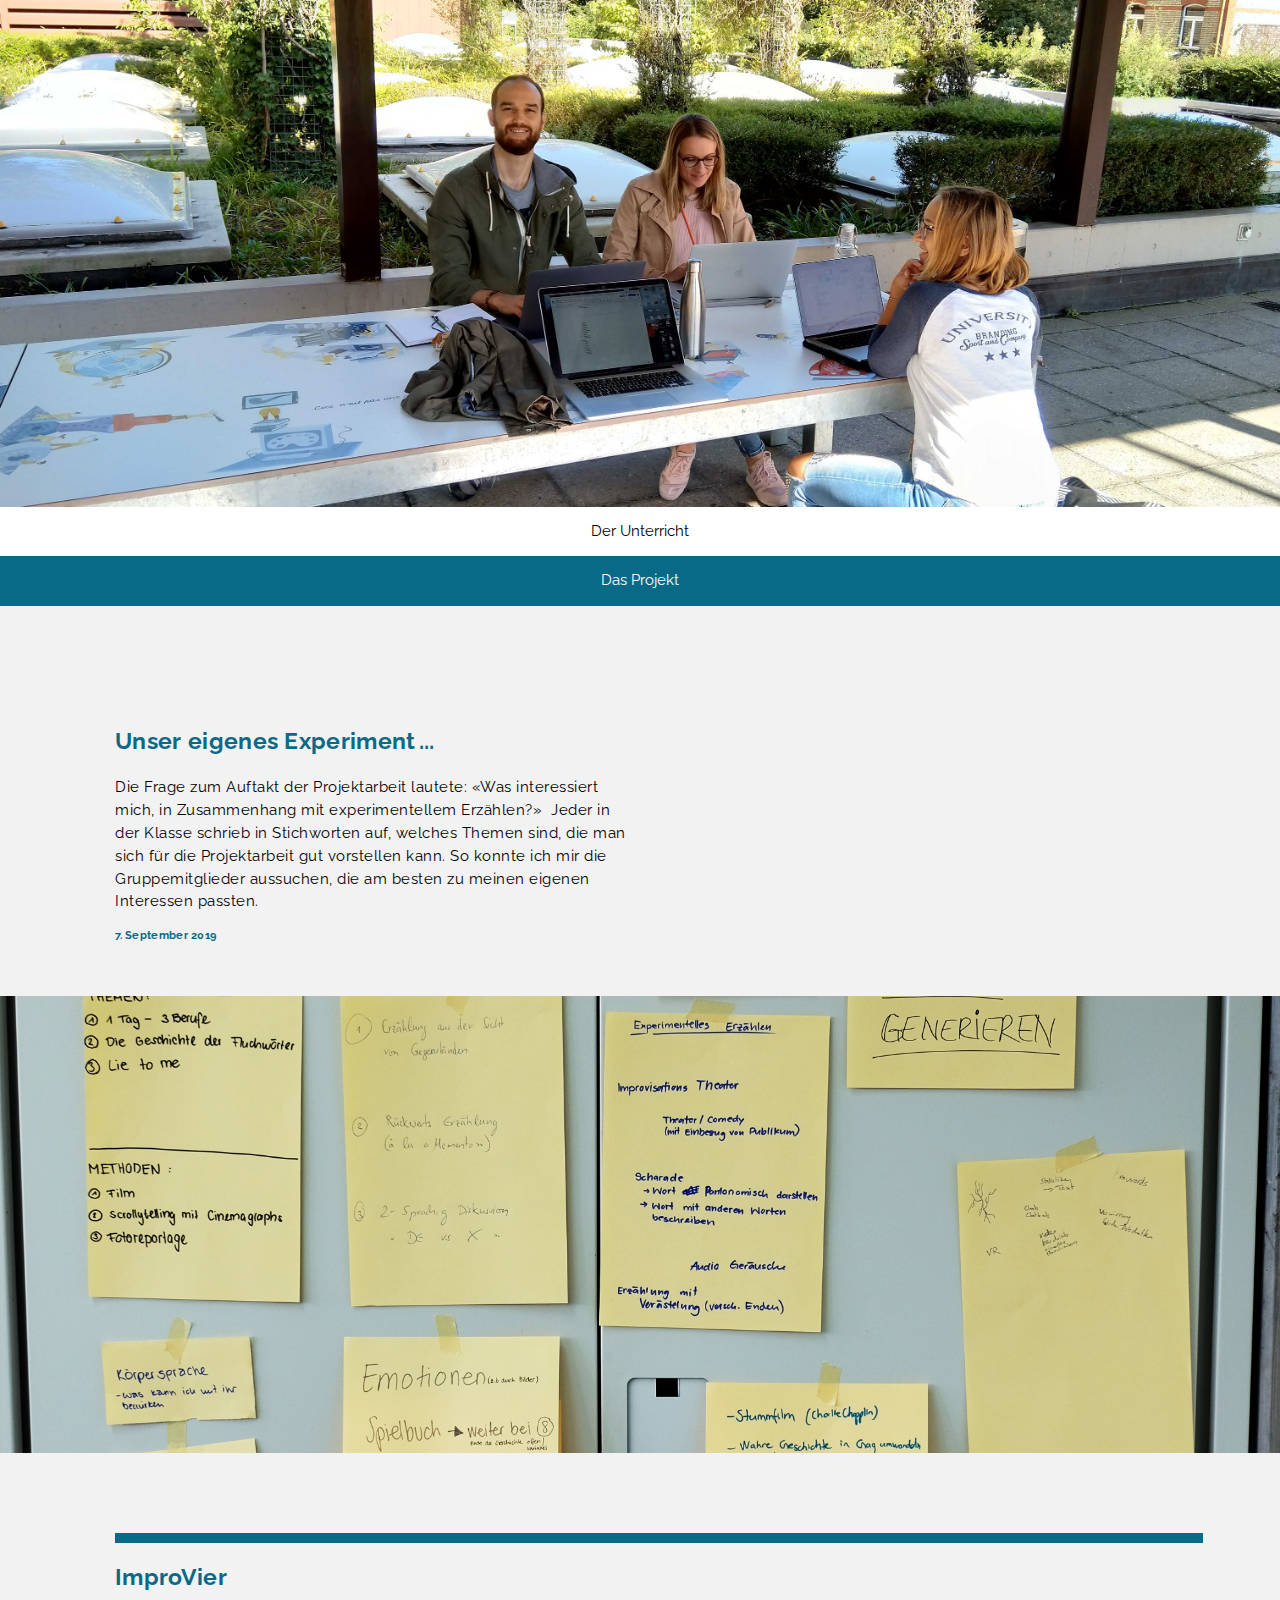
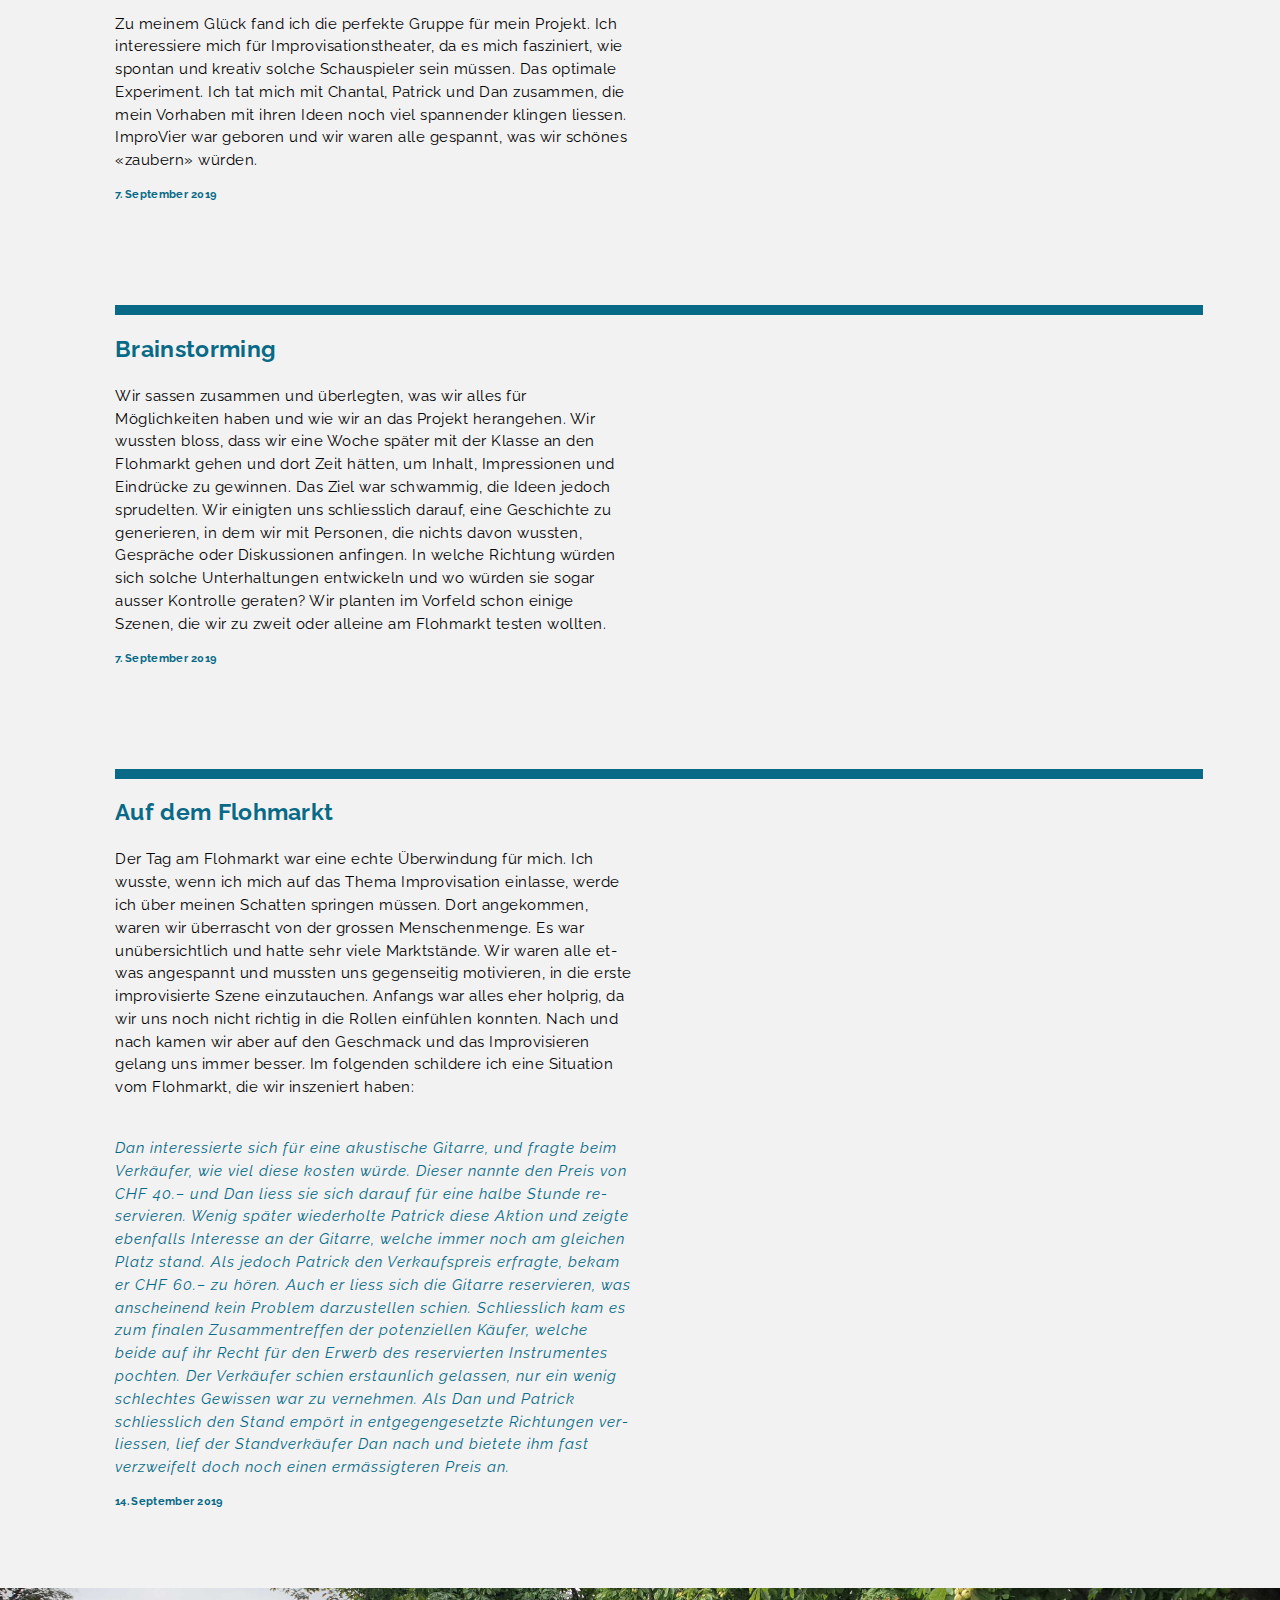
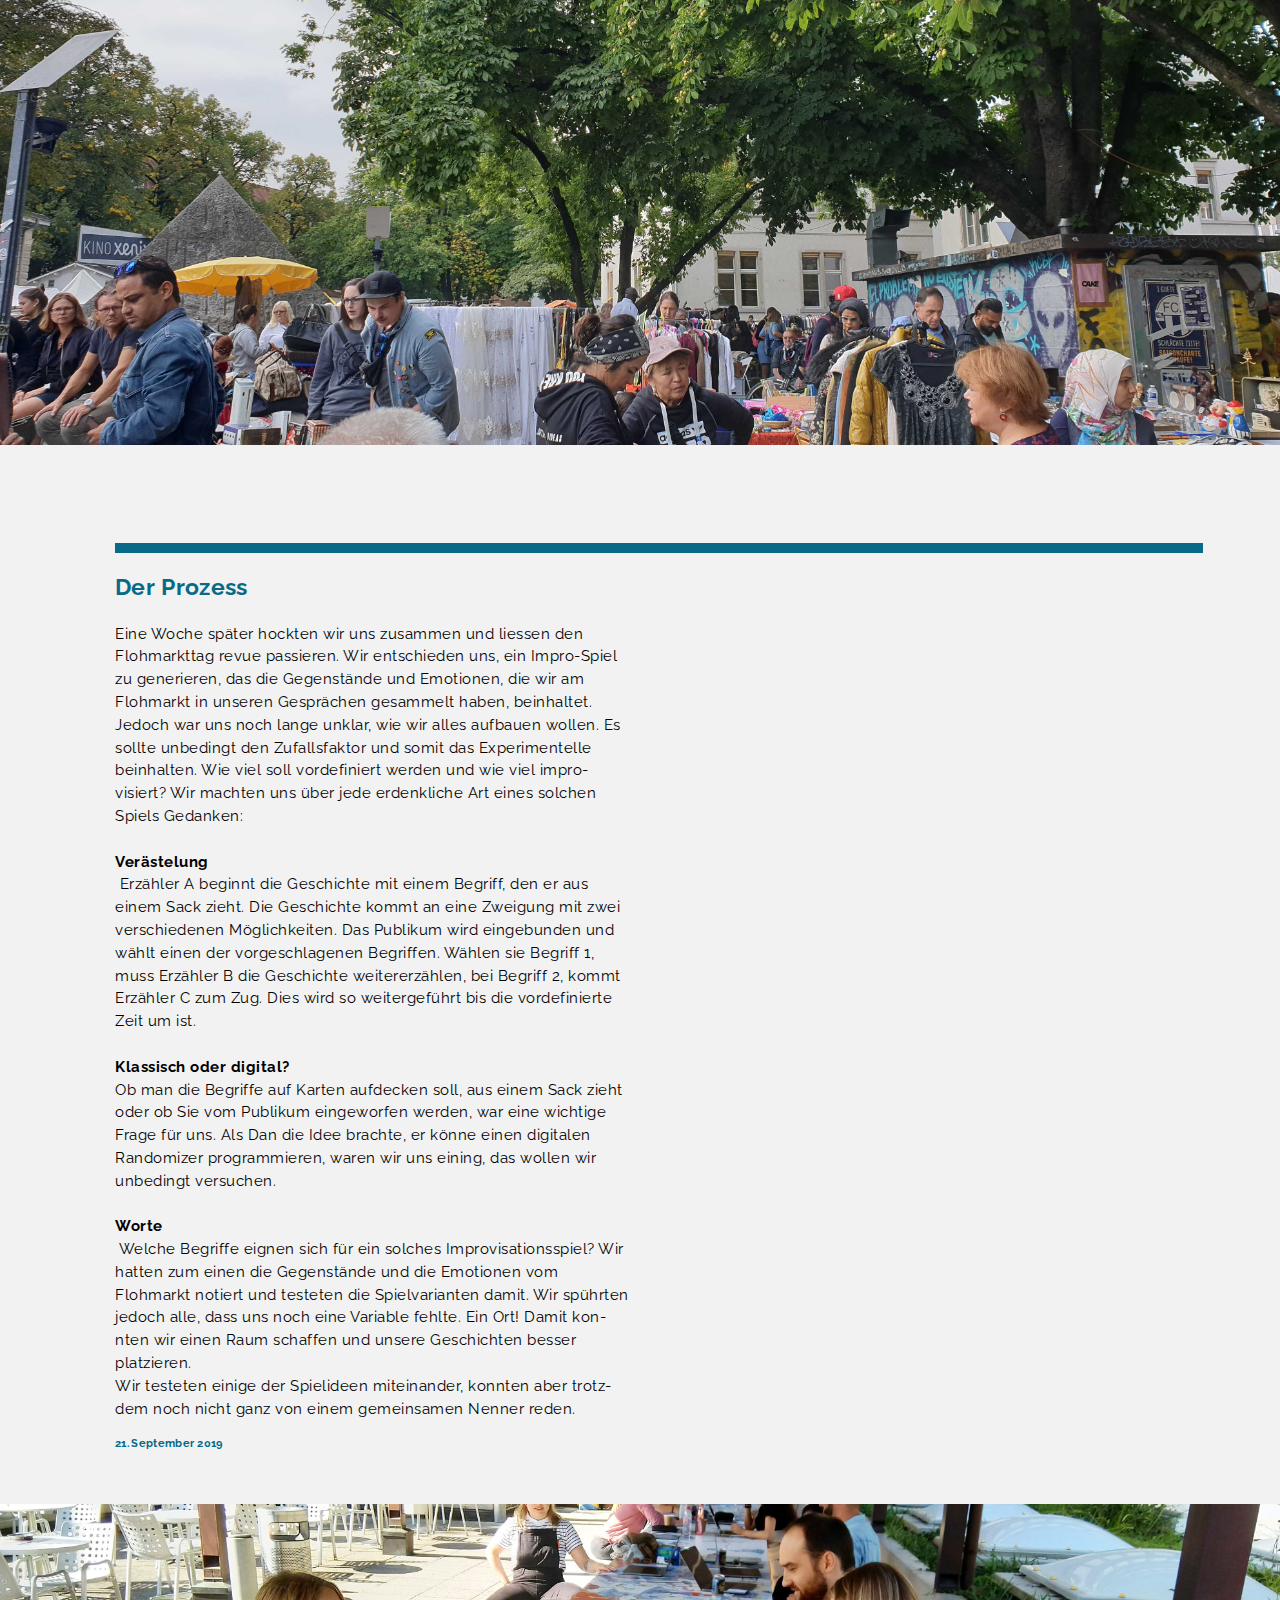
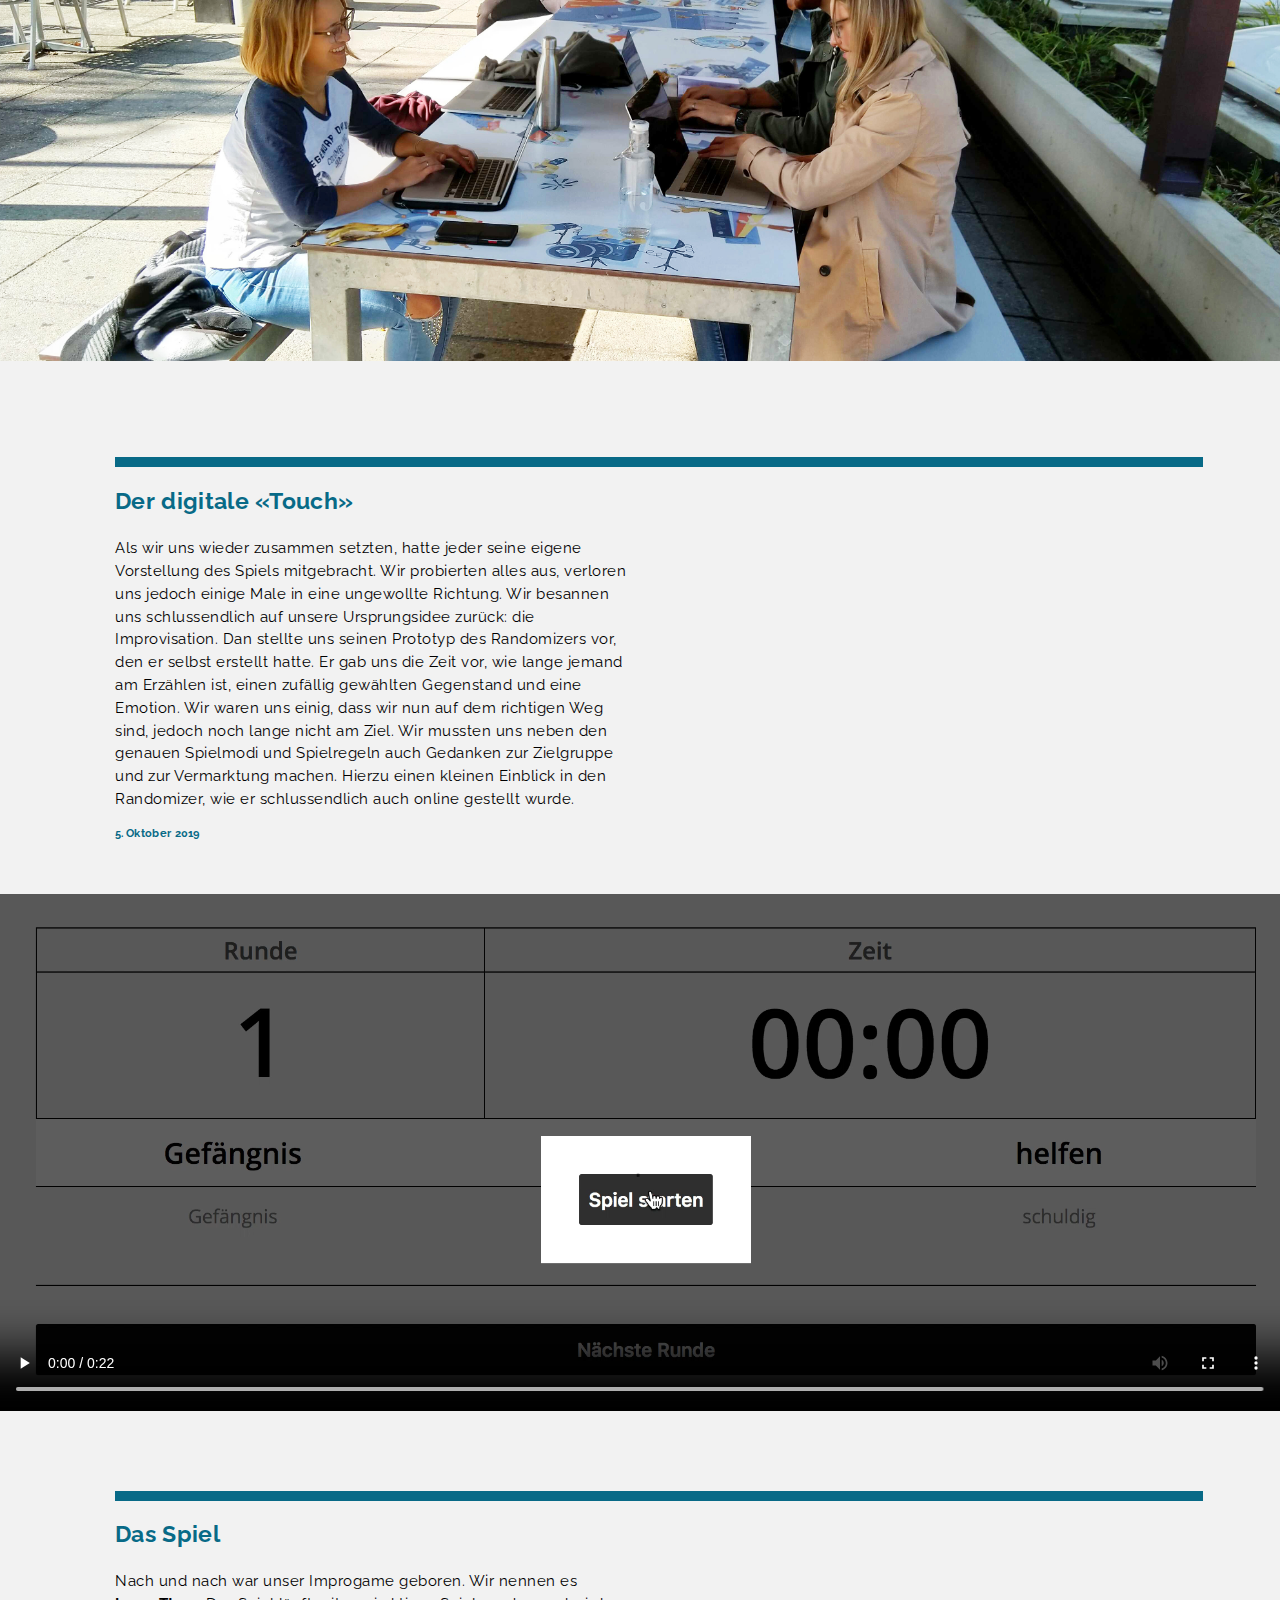
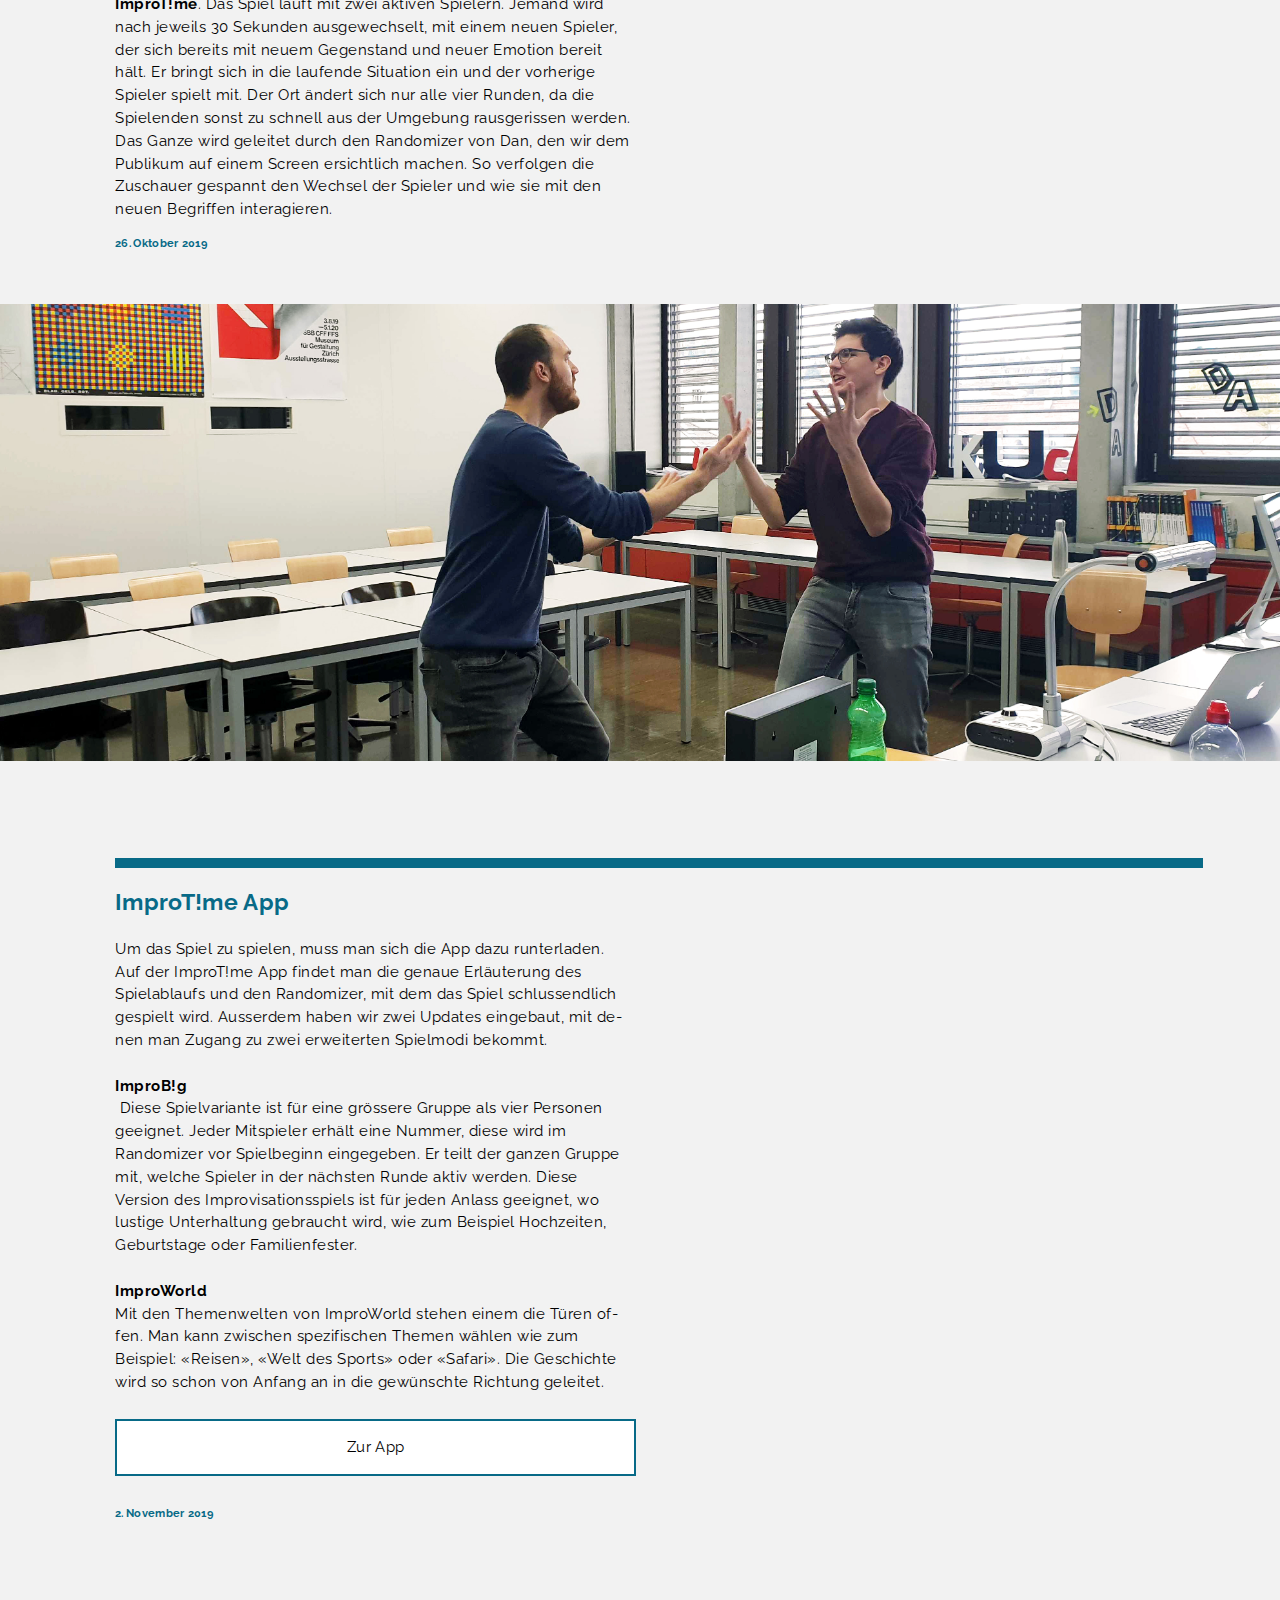
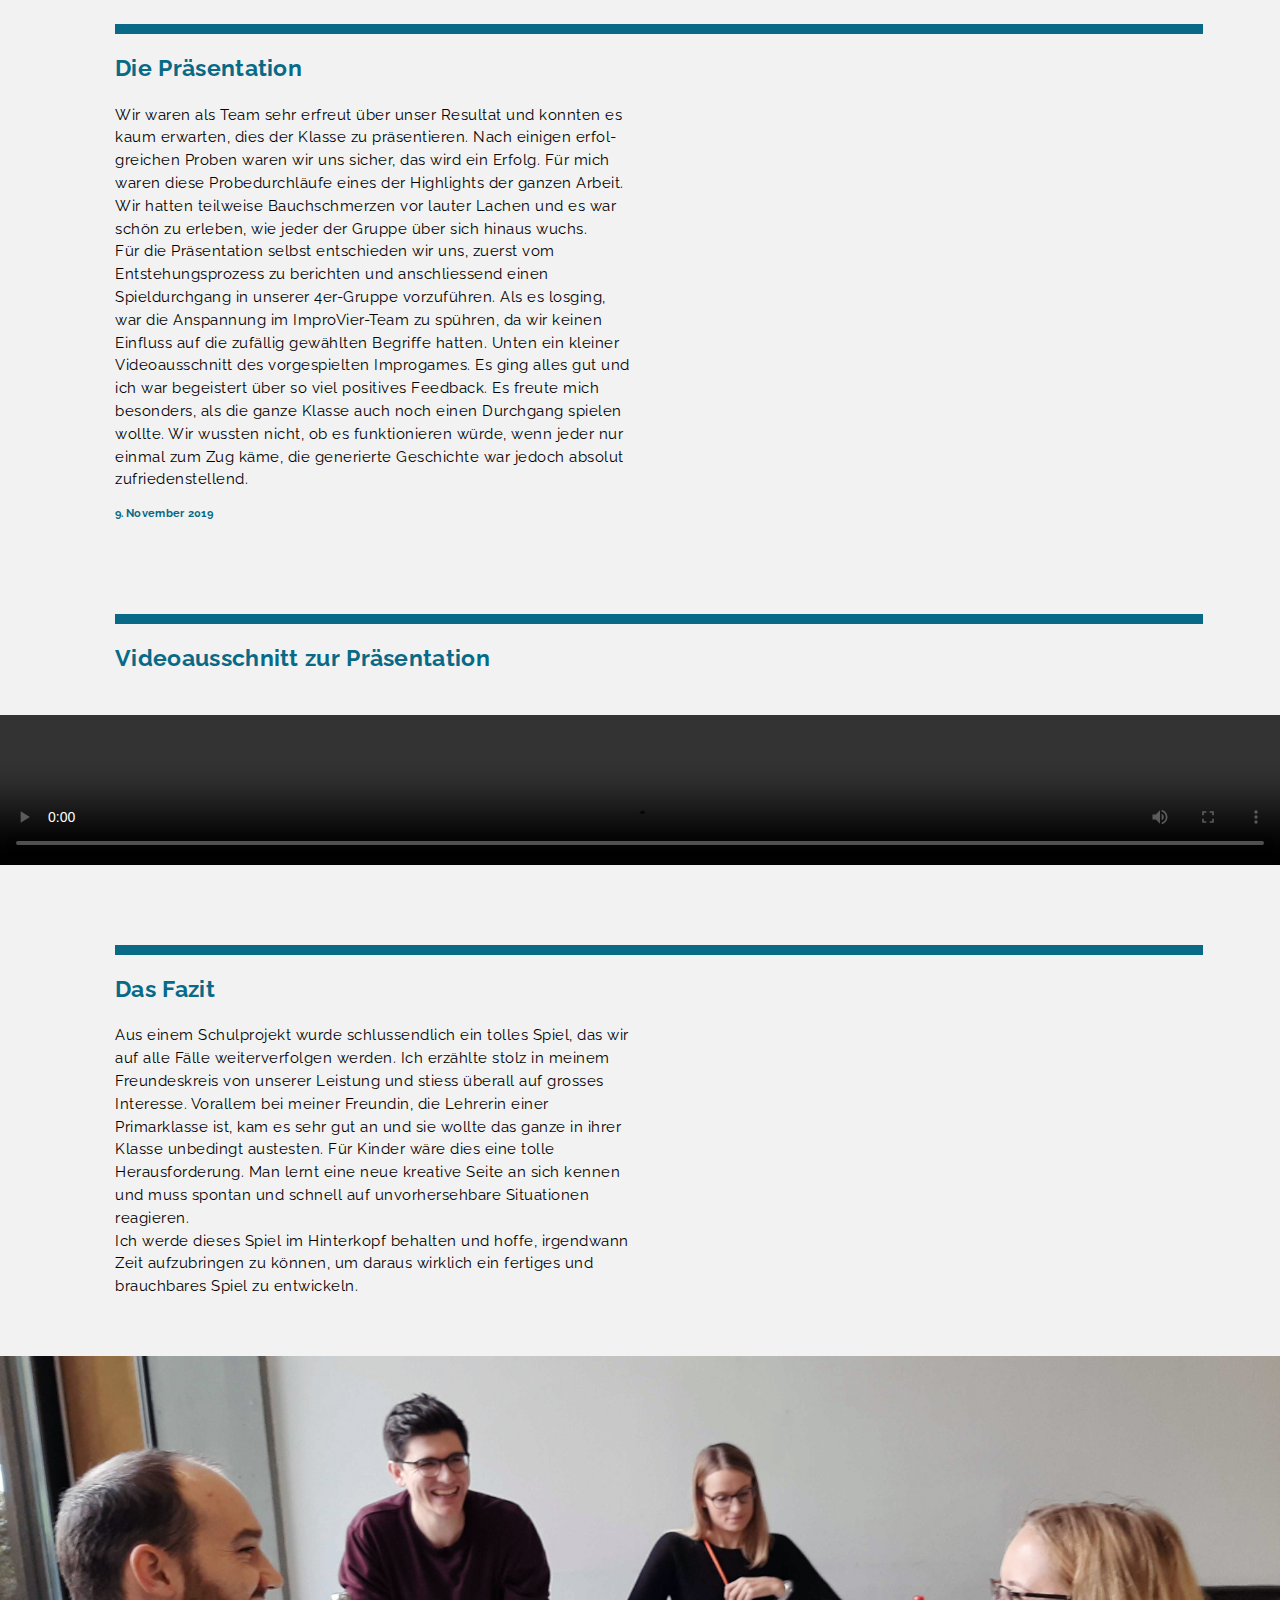
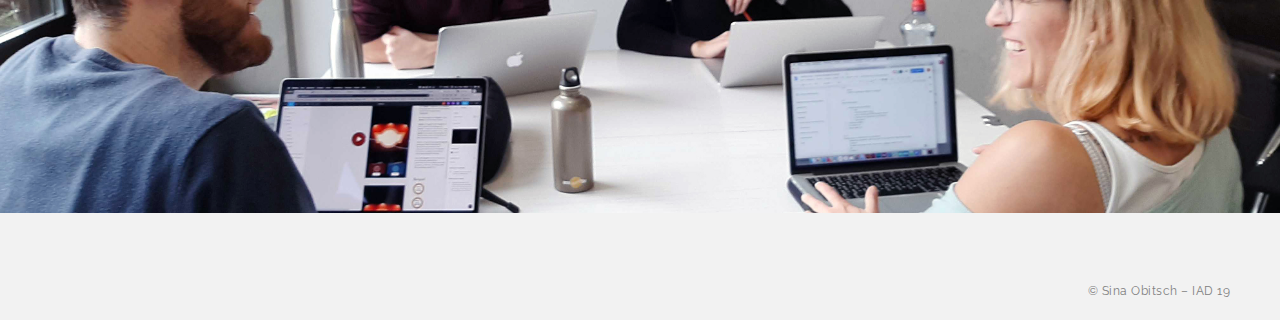
==== commit 880f14da: "korrekturen papi" ====
--- a/docs/Sina Obitsch_Projekt.html
+++ b/docs/Sina Obitsch_Projekt.html
@@ -211,13 +211,12 @@
     <b>ImproB!g</b> <br>
   Diese Spielvariante ist für eine grössere Gruppe als vier Personen geeignet. Jeder Mitspieler erhält eine Nummer, diese wird im Randomizer
-vor Spielbeginn eingegeben. Er teilt der ganzen Gruppe mit, weche Spieler in der nächsten Runde aktiv werden. Diese Version des
+vor Spielbeginn eingegeben. Er teilt der ganzen Gruppe mit, welche Spieler in der nächsten Runde aktiv werden. Diese Version des
 Improvisationsspiels ist für jeden Anlass geeignet, wo lustige Unterhaltung gebraucht wird, wie zum Beispiel Hochzeiten, Geburtstage oder
 Familienfester.<br> <br>
-    <b>ImproWorld</b> <br> -
-  Mit den Themenwelten von ImproWorld stehen einem die Türen offen. Man kann zwischen spezifischen Themen wählen wie zum Beispiel:
-  «Reisen», «Welt des Sports» oder «Safari». Die Geschichte wird so schon von Anfang an in die gewünschte Richtung geleitet.
+    <b>ImproWorld</b> <br>
+Mit den Themenwelten von ImproWorld stehen einem die Türen offen. Man kann zwischen spezifischen Themen wählen wie zum Beispiel:
+«Reisen», «Welt des Sports» oder «Safari». Die Geschichte wird so schon von Anfang an in die gewünschte Richtung geleitet.
   </p>
 
 
@@ -235,7 +234,7 @@
 <div class="abschnitt1">
   <h2>Die Präsentation</h2>
   <p>
-Wir waren als Team sehr erfreut über unser Resultat und konnten es kaum erwarten, es der Klasse zu präsentieren. Nach einigen
+Wir waren als Team sehr erfreut über unser Resultat und konnten es kaum erwarten, dies der Klasse zu präsentieren. Nach einigen
 erfolgreichen Proben waren wir uns sicher, das wird ein Erfolg. Für mich waren diese Probedurchläufe eines der Highlights
 der ganzen Arbeit. Wir hatten teilweise Bauchschmerzen vor lauter Lachen und es war schön zu erleben, wie jeder der
 Gruppe über sich hinaus wuchs.<br>
@@ -272,7 +271,7 @@
     von unserer Leistung und stiess überall auf grosses Interesse. Vorallem bei meiner Freundin, die Lehrerin einer Primarklasse
     ist, kam es sehr gut an und sie wollte das ganze in ihrer Klasse unbedingt austesten. Für Kinder wäre dies eine tolle Herausforderung. Man lernt
     eine neue kreative Seite an sich kennen und muss spontan und schnell auf unvorhersehbare Situationen reagieren. <br>
-    Ich werde dieses Spiel im Hinterkopf behalten und hoffe, irgendwann genügend Zeit aufzubringen zu können, um daraus wirklich ein fertiges
+    Ich werde dieses Spiel im Hinterkopf behalten und hoffe, irgendwann Zeit aufzubringen zu können, um daraus wirklich ein fertiges
     und brauchbares Spiel zu entwickeln.
     </p>
 <br> <br>
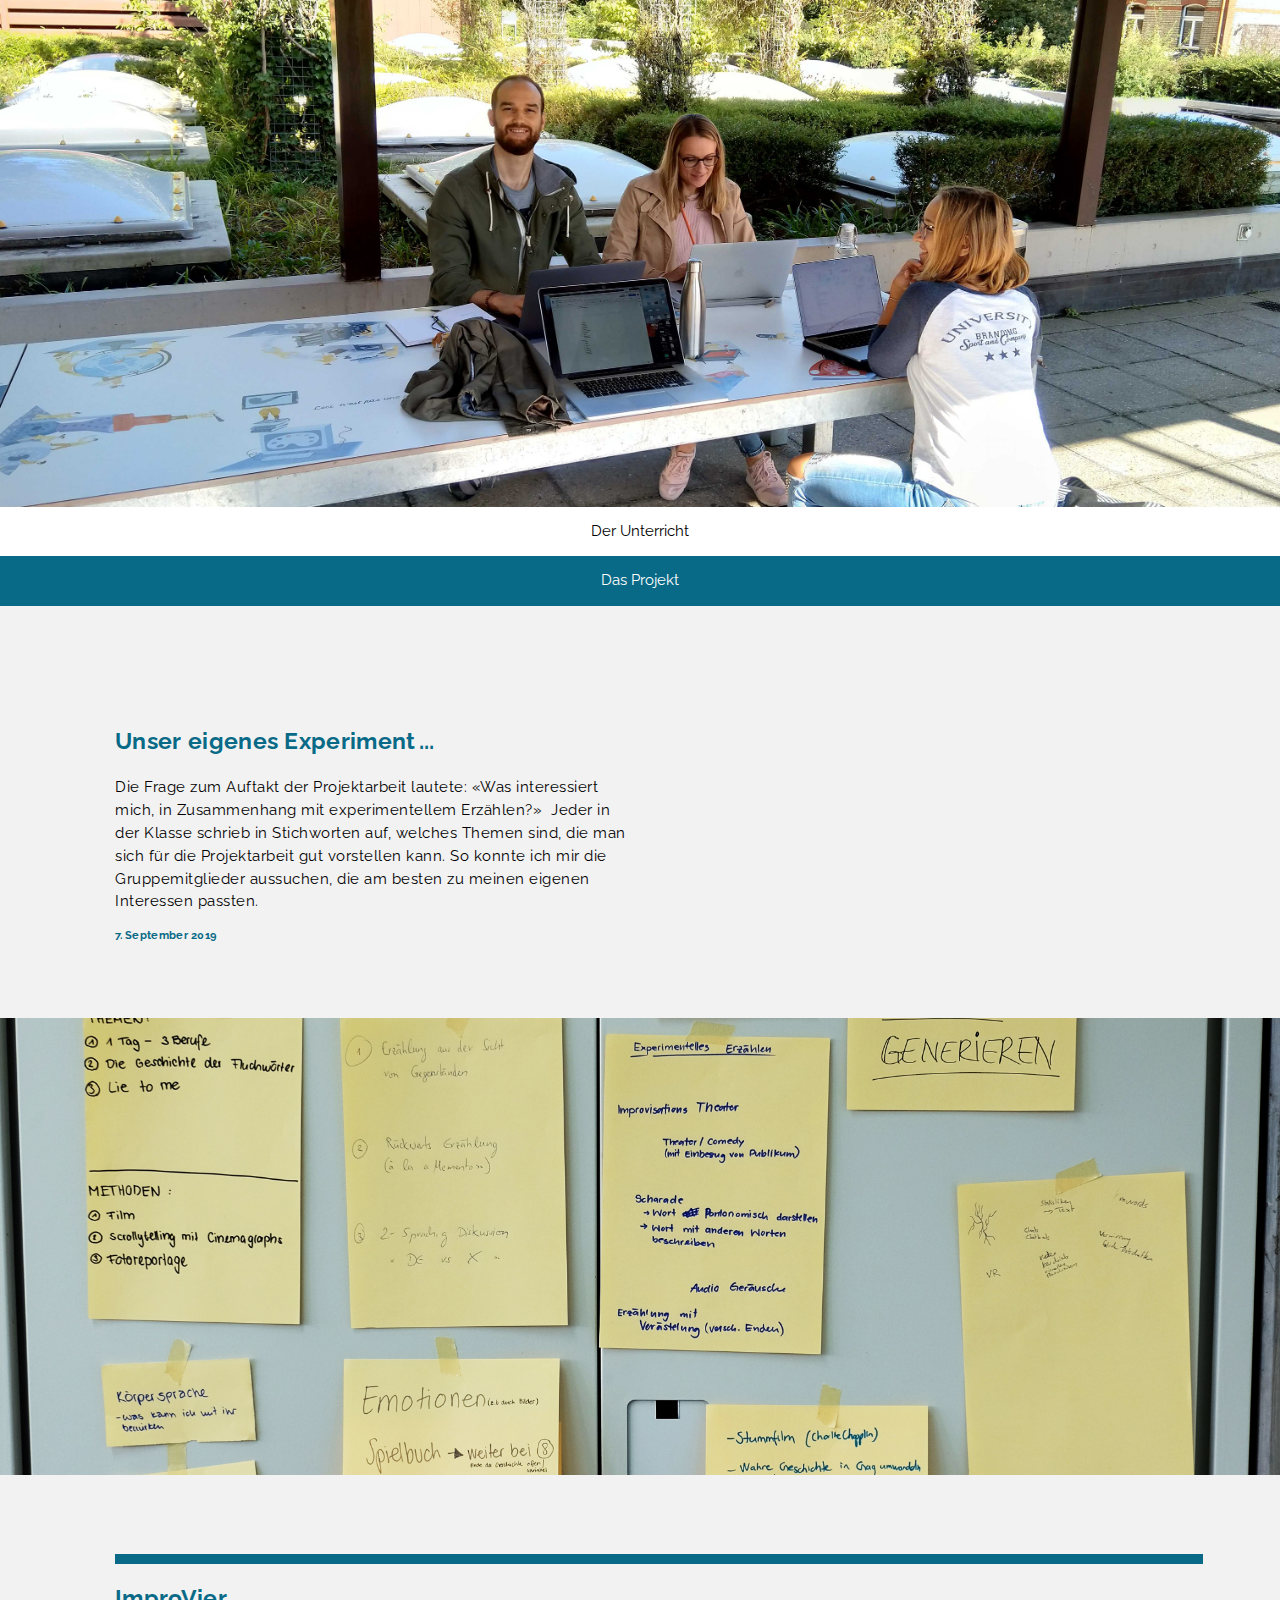
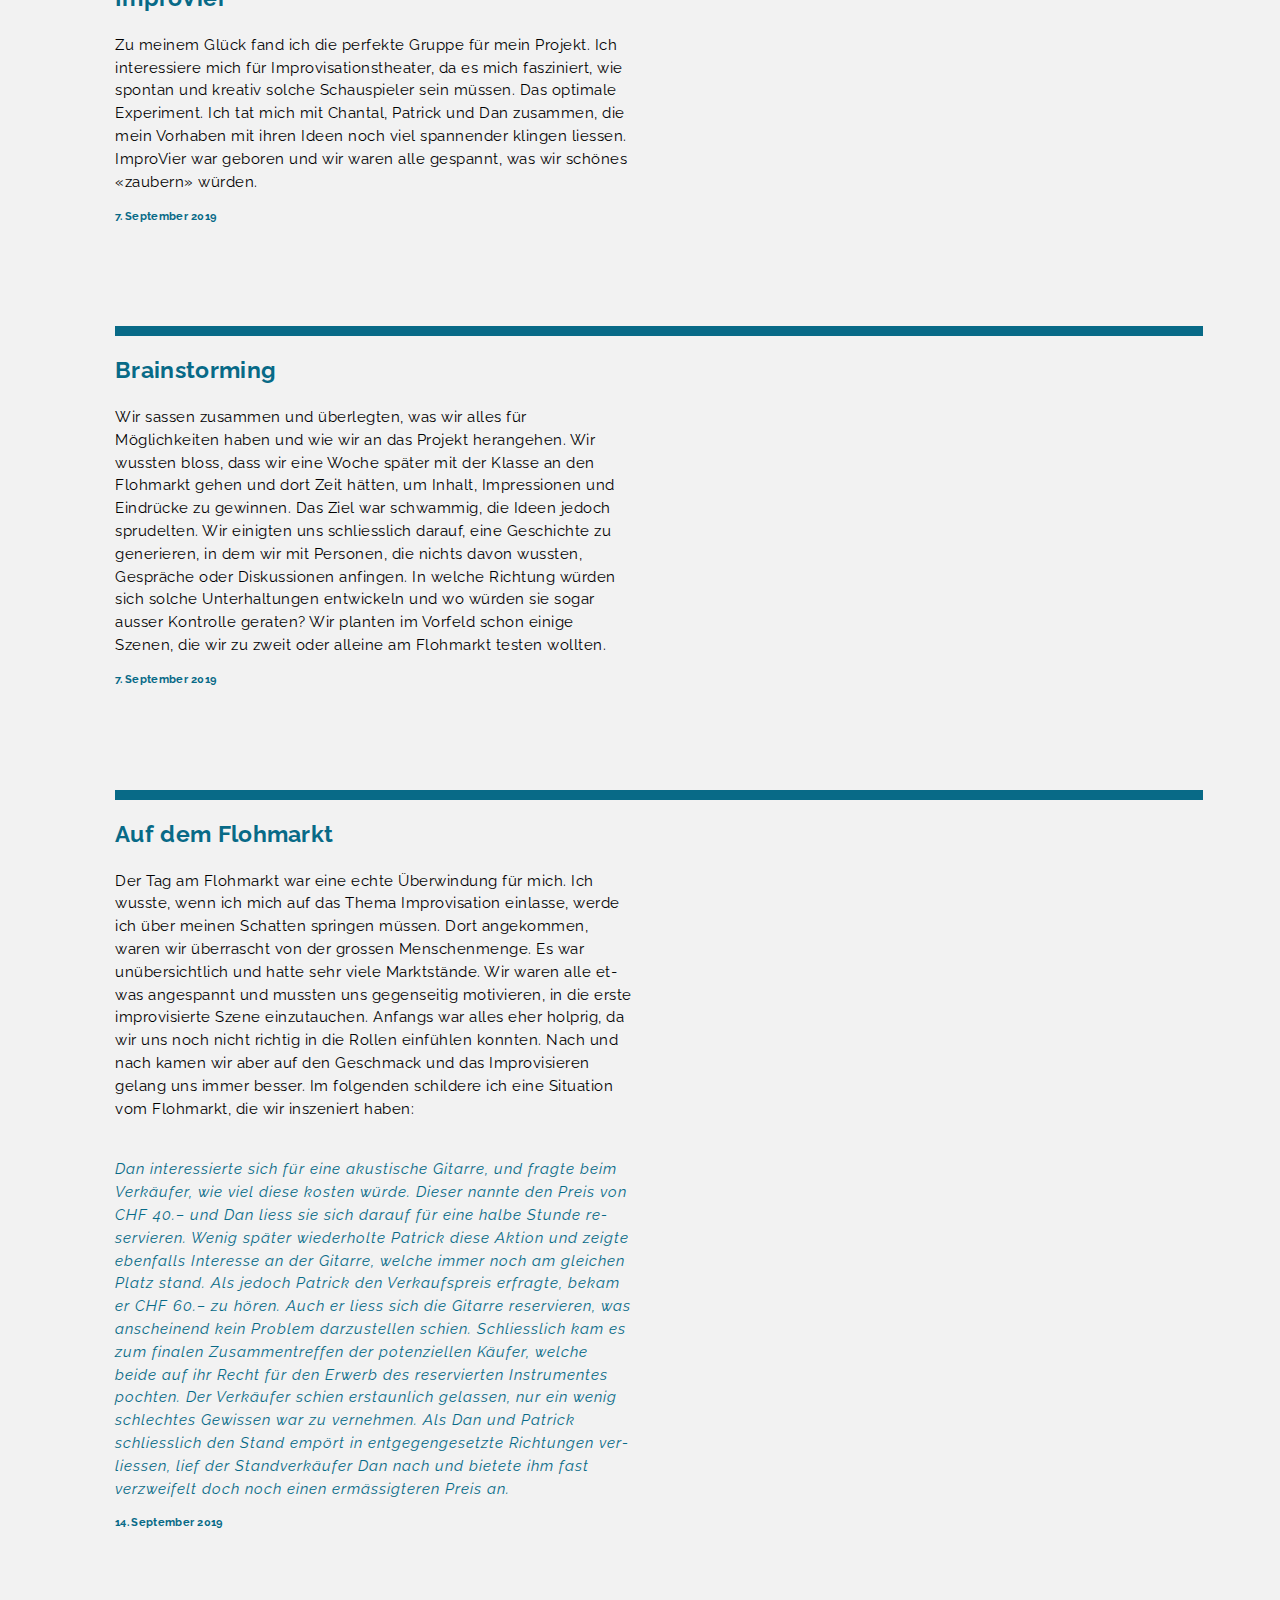
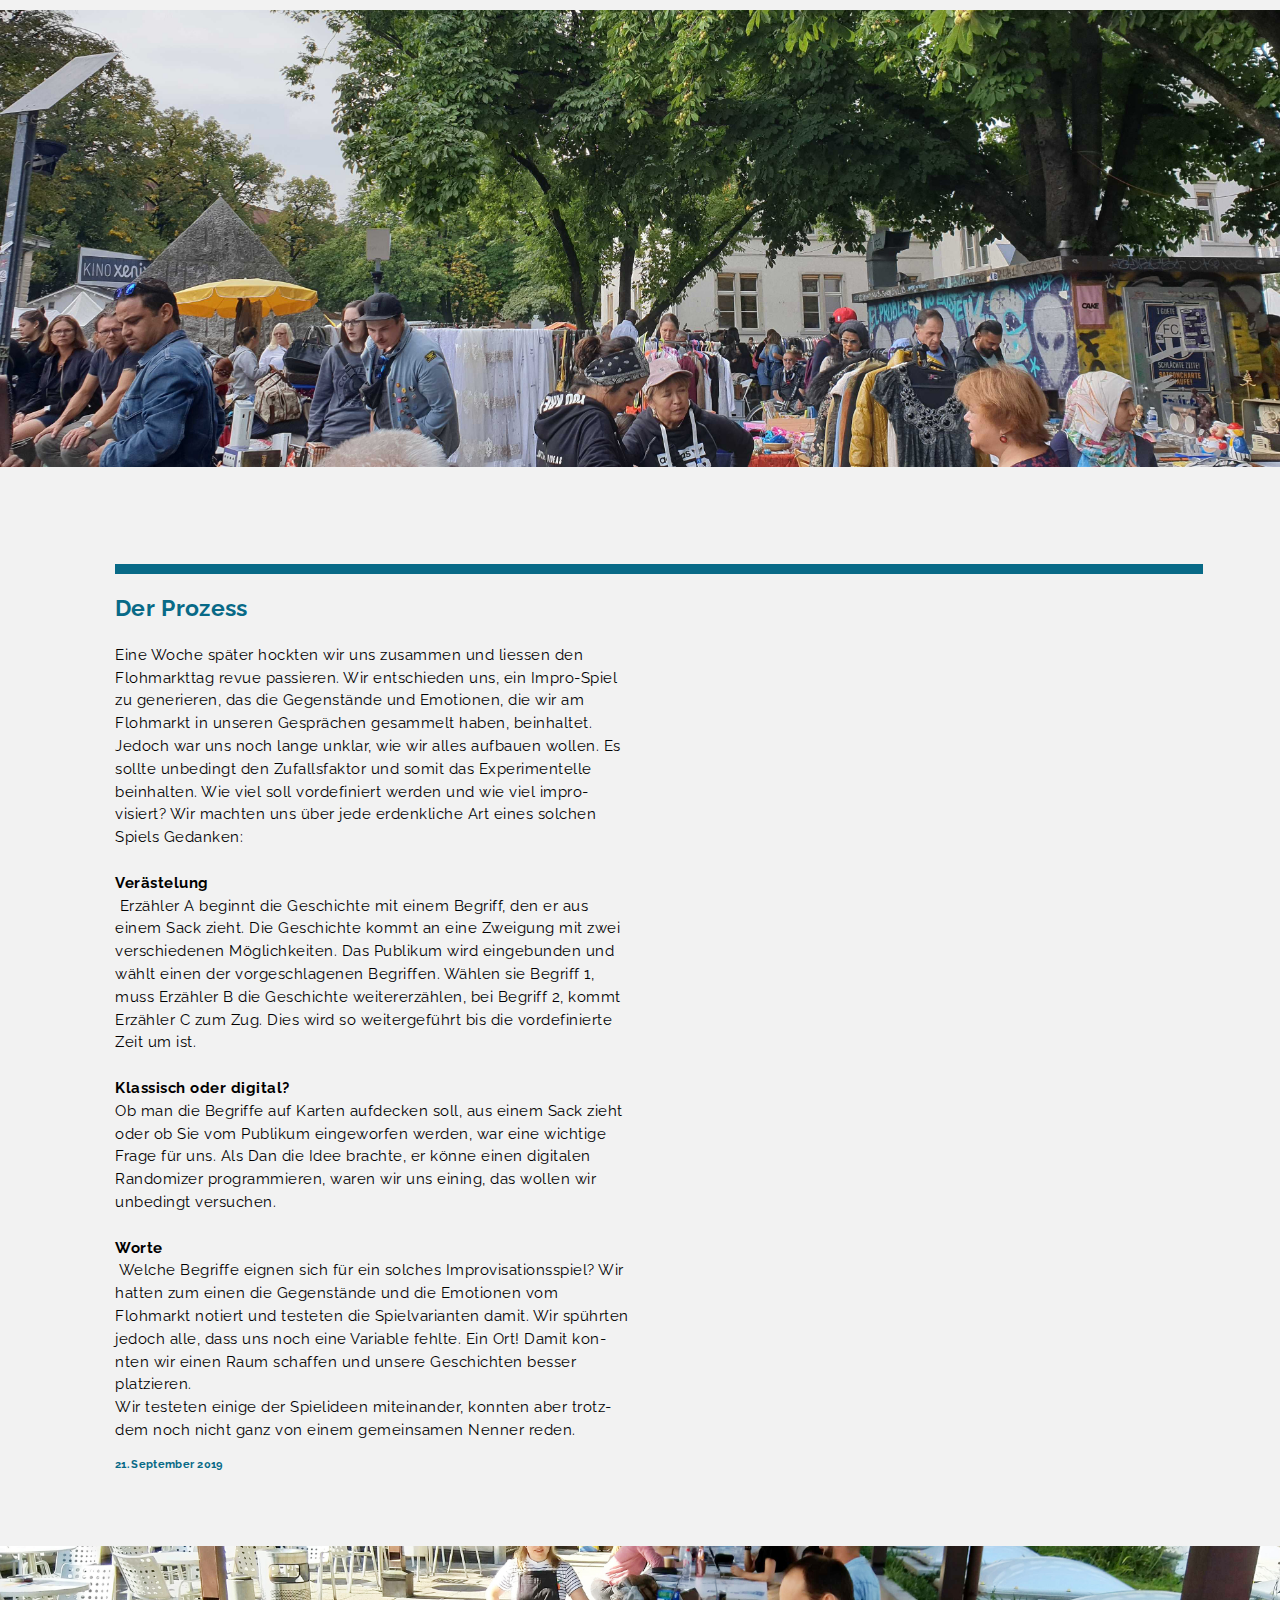
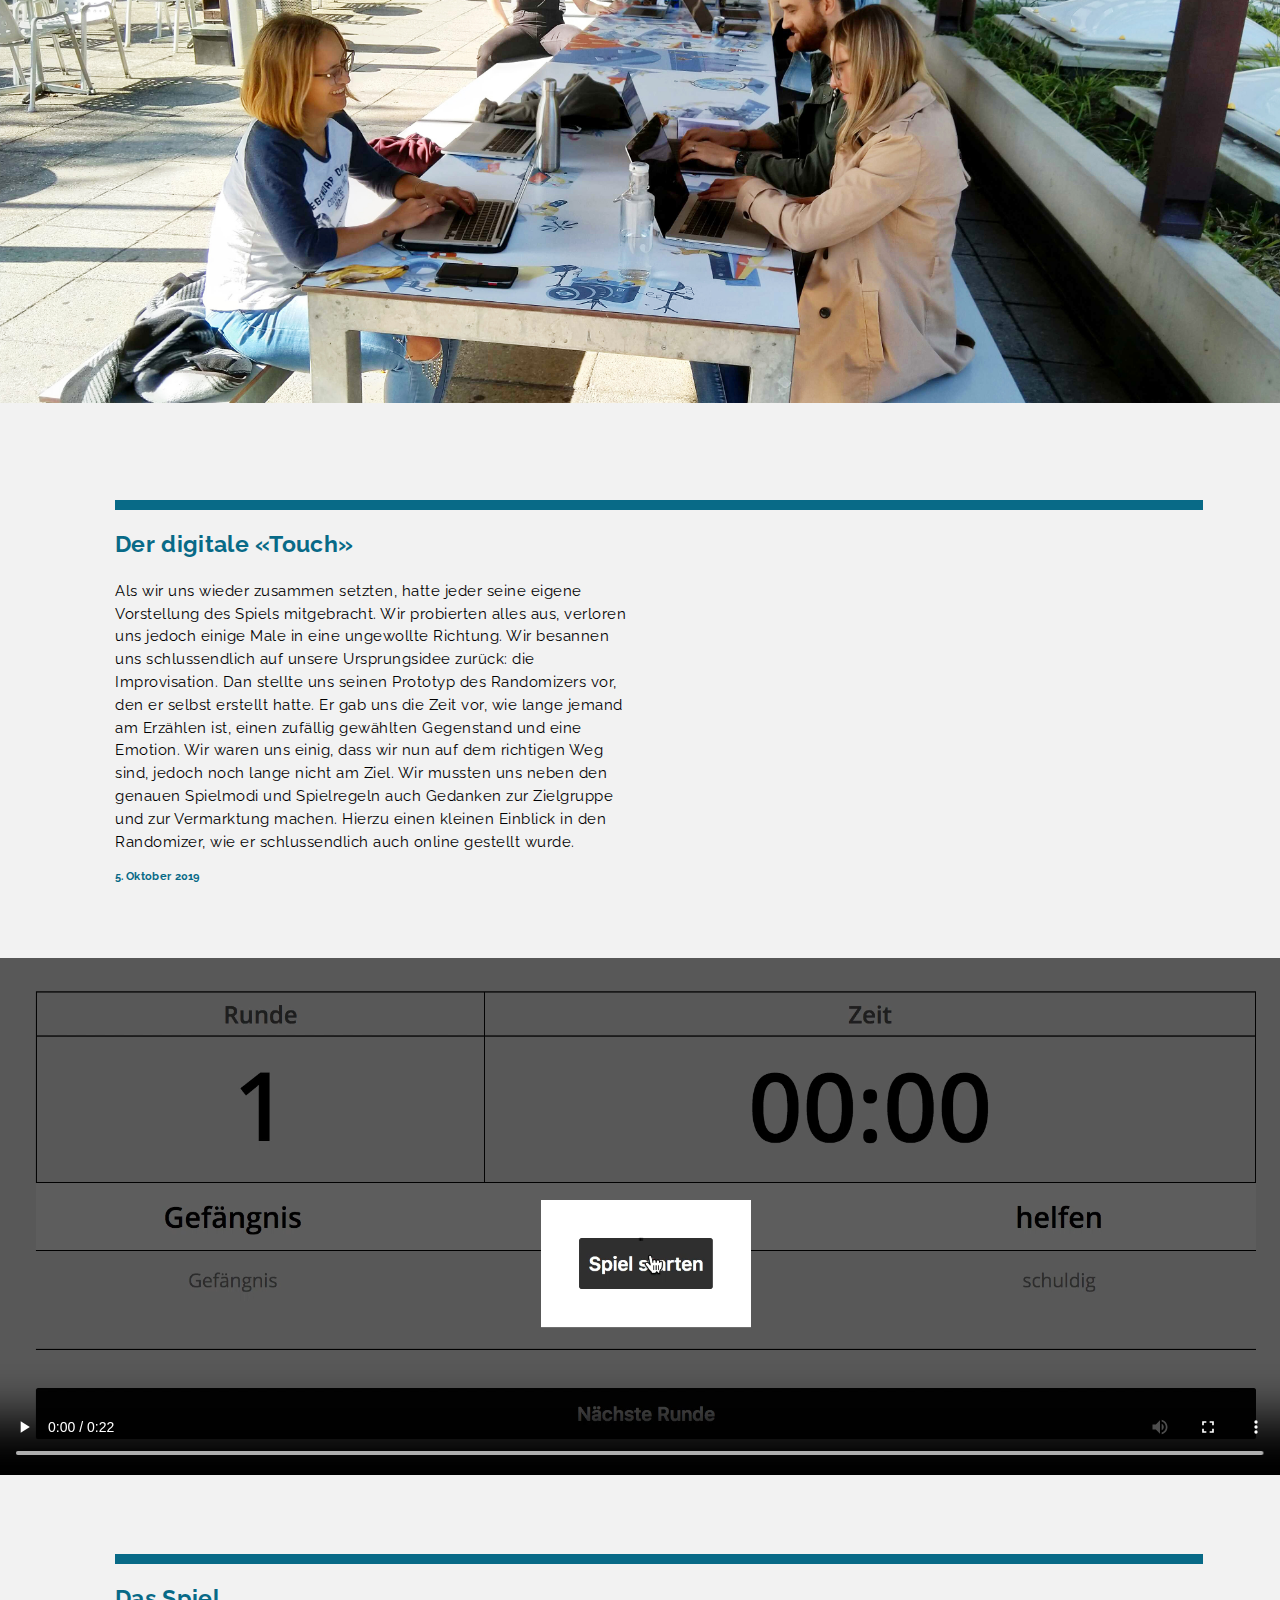
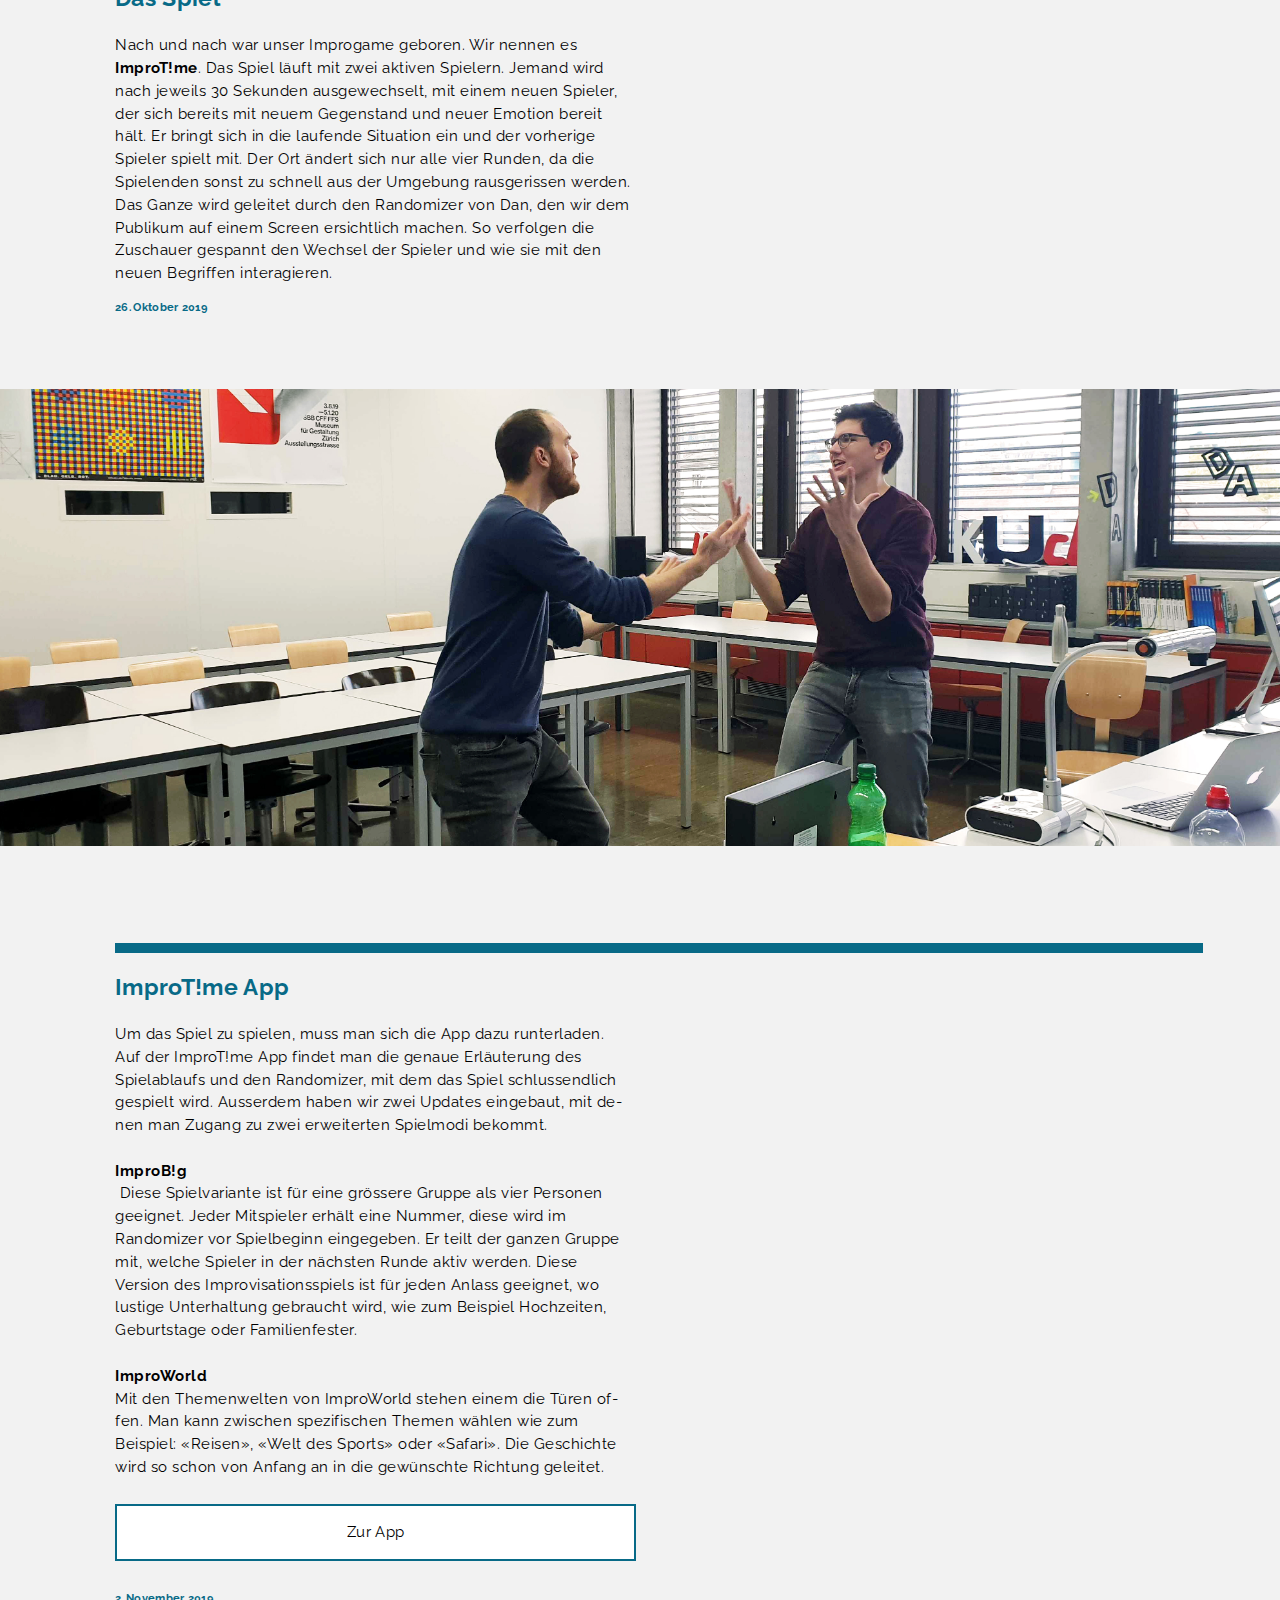
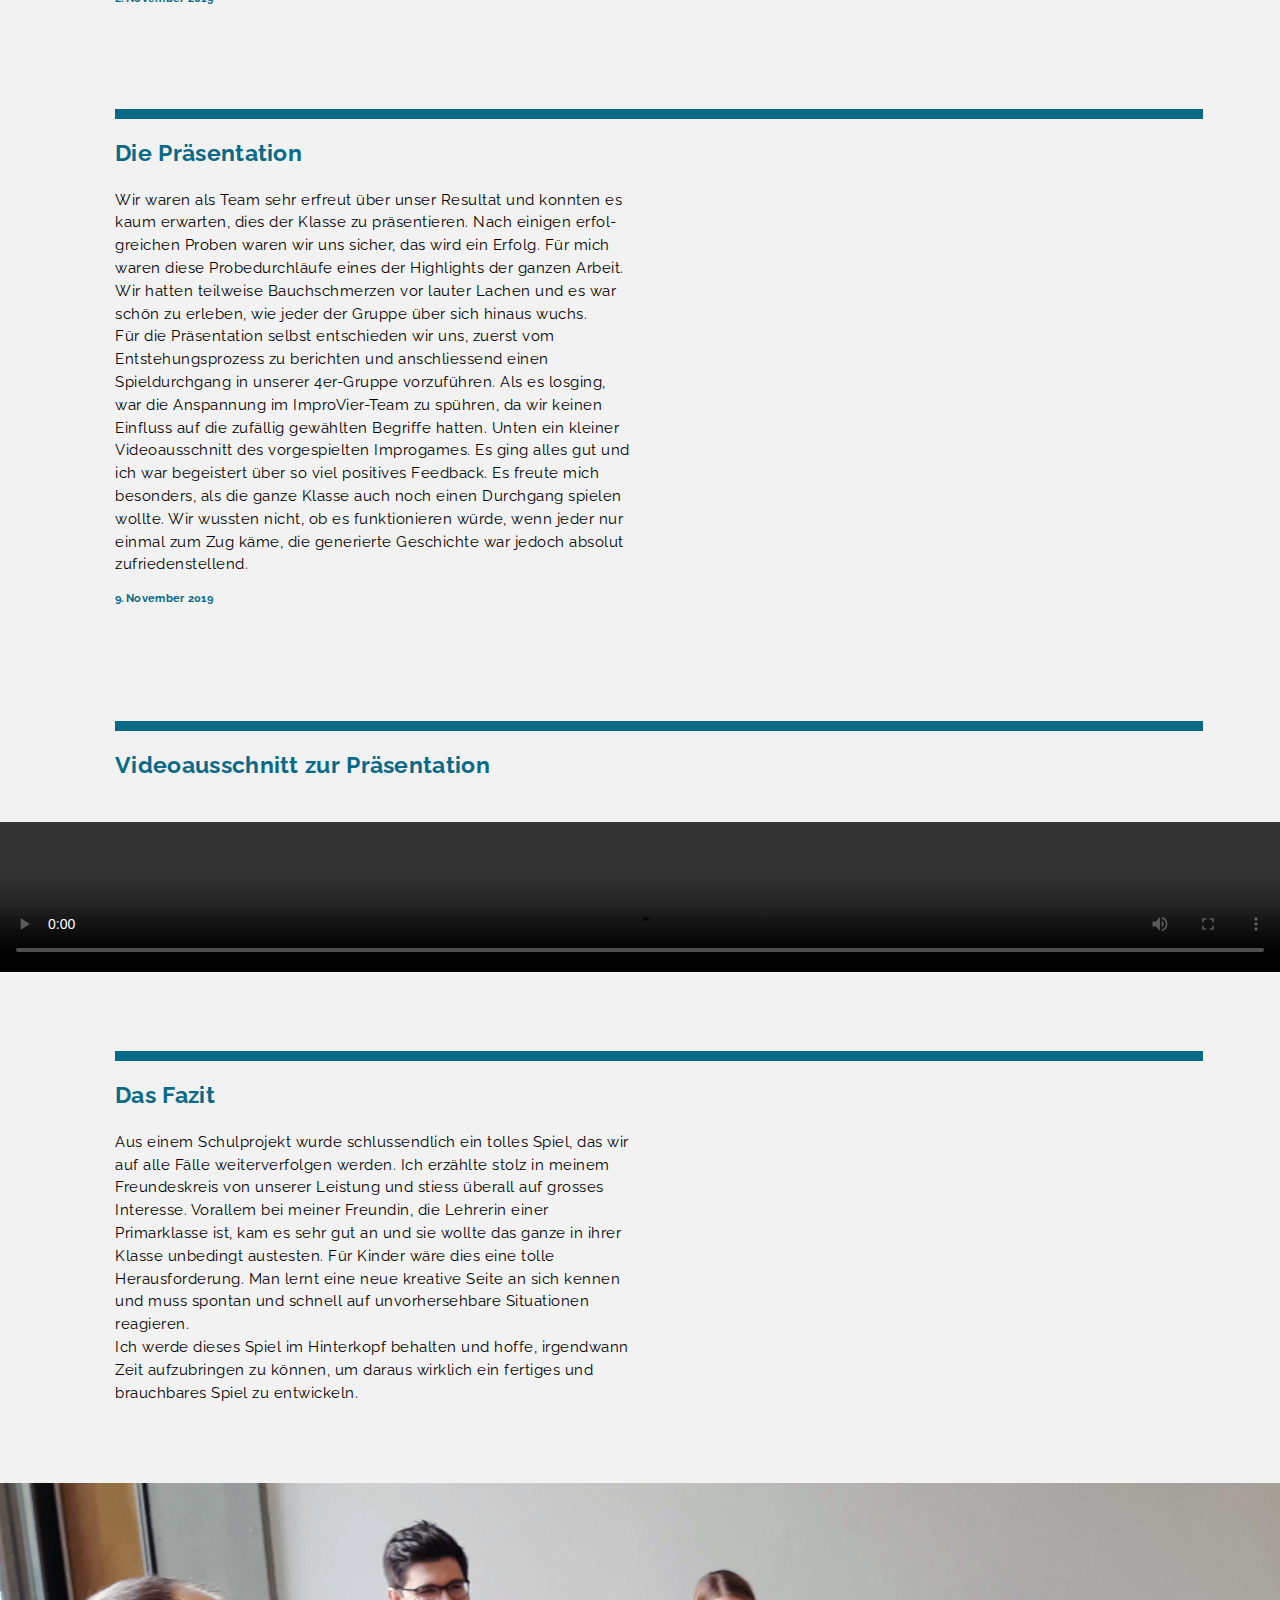
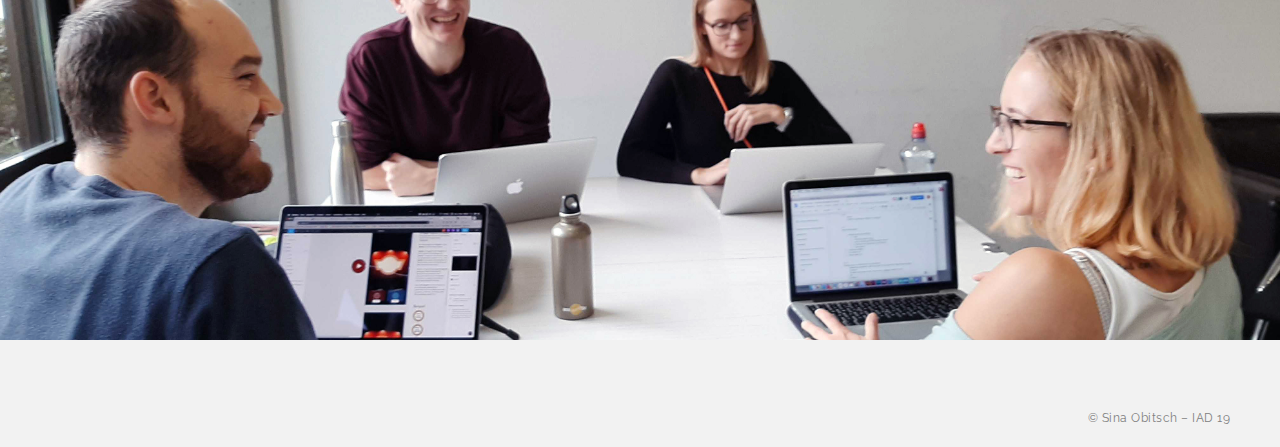
==== commit 8265f80f: "abstände zwischen texte" ====
--- a/docs/Sina Obitsch_Projekt.html
+++ b/docs/Sina Obitsch_Projekt.html
@@ -33,7 +33,7 @@
 konnte ich mir die Gruppemitglieder aussuchen, die am besten zu meinen eigenen Interessen passten.
         </p>
         <h3>7.&#x202F;September&nbsp;2019</h3>
-        <br> <br>
+<br> <br> <br>
 </div>
 
 <div class="lebende_fotokamera">
@@ -54,8 +54,7 @@
    </p>
 <h3>7.&#x202F;September&nbsp;2019</h3>
 </div>
-<br><br> <br>
-
+<br> <br> <br>
 
 <hr>
 
@@ -72,8 +71,7 @@
 <h3>7.&#x202F;September&nbsp;2019</h3>
 </div>
 
-<br><br><br>
-
+<br> <br> <br>
 
 <hr>
 
@@ -146,7 +144,7 @@
     Wir testeten einige der Spielideen miteinander, konnten aber trotzdem noch nicht ganz von einem gemeinsamen Nenner reden.
 </p>
 <h3>21.&#x202F;September&nbsp;2019</h3>
-<br> <br>
+<br> <br> <br>
 </div>
 
 <div class="bild01">
@@ -167,7 +165,7 @@
 Hierzu einen kleinen Einblick in den Randomizer, wie er schlussendlich auch online gestellt wurde.
 </p>
 <h3>5.&#x202F;Oktober&nbsp;2019</h3>
-<br> <br>
+<br> <br> <br>
 </div>
 <video src="./asset/randomizer.mp4" controls style="width:100%;">
   Ihr Browser kann dieses Video nicht wiedergeben.<br/>
@@ -188,7 +186,7 @@
 ersichtlich machen. So verfolgen die Zuschauer gespannt den Wechsel der Spieler und wie sie mit den neuen Begriffen interagieren.
 </p>
 <h3>26.&#x202F;Oktober&nbsp;2019</h3>
-<br> <br>
+<br> <br> <br>
 </div>
 
 
@@ -237,7 +235,7 @@
 Wir waren als Team sehr erfreut über unser Resultat und konnten es kaum erwarten, dies der Klasse zu präsentieren. Nach einigen
 erfolgreichen Proben waren wir uns sicher, das wird ein Erfolg. Für mich waren diese Probedurchläufe eines der Highlights
 der ganzen Arbeit. Wir hatten teilweise Bauchschmerzen vor lauter Lachen und es war schön zu erleben, wie jeder der
-Gruppe über sich hinaus wuchs.<br>
+Gruppe über sich hinaus&nbsp;wuchs.<br>
 Für die Präsentation selbst entschieden wir uns, zuerst vom Entstehungsprozess zu berichten und anschliessend einen Spieldurchgang
 in unserer 4er-Gruppe vorzuführen. Als es losging, war die Anspannung im ImproVier-Team zu spühren, da wir keinen Einfluss auf die
 zufällig gewählten Begriffe hatten. Unten ein kleiner Videoausschnitt des vorgespielten Improgames. Es ging alles gut und ich war begeistert über
@@ -245,7 +243,7 @@
 ob es funktionieren würde, wenn jeder nur einmal zum Zug käme, die generierte Geschichte war jedoch absolut zufriedenstellend.
   </p>
 <h3>9.&#x202F;November&nbsp;2019</h3>
-<br> <br>
+<br> <br> <br>
 </div>
 
 <hr>
@@ -274,7 +272,7 @@
     Ich werde dieses Spiel im Hinterkopf behalten und hoffe, irgendwann Zeit aufzubringen zu können, um daraus wirklich ein fertiges
     und brauchbares Spiel zu entwickeln.
     </p>
-<br> <br>
+<br> <br> <br>
 </div>
 
 <div class="bild01">
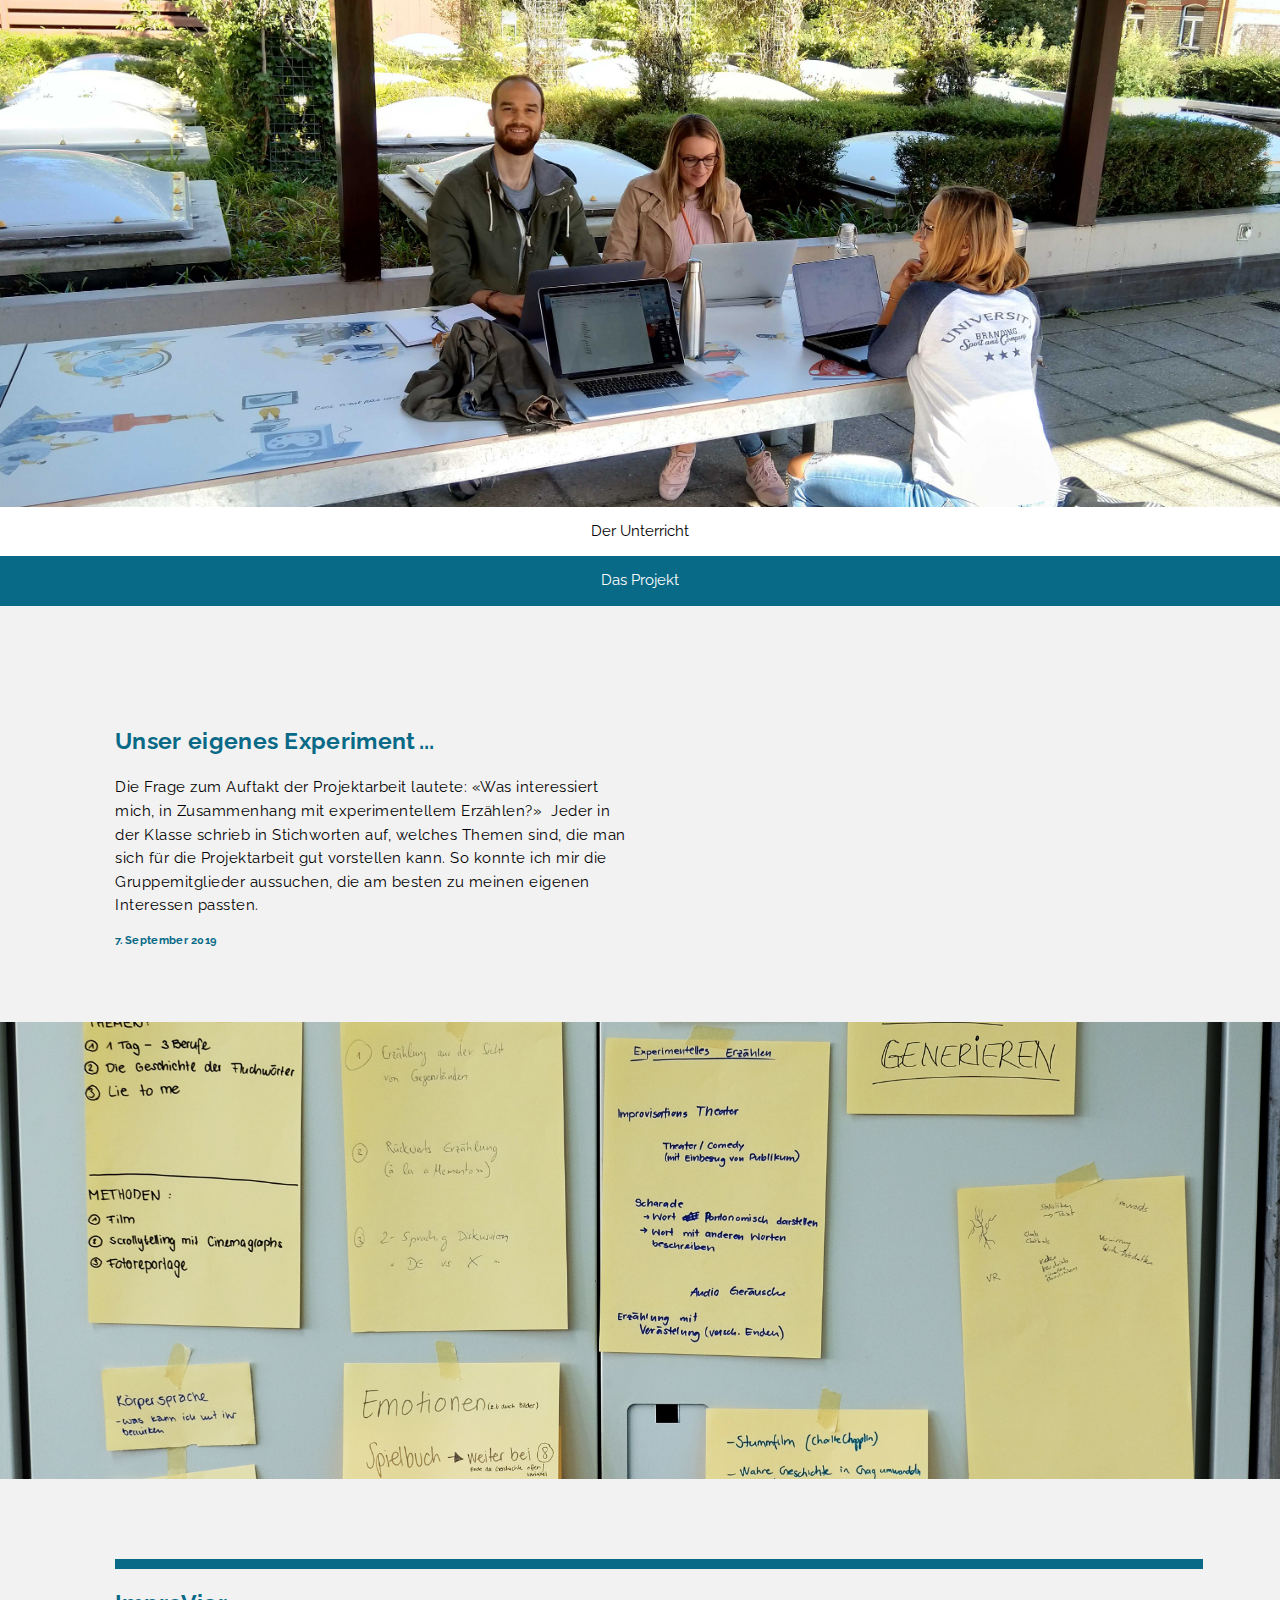
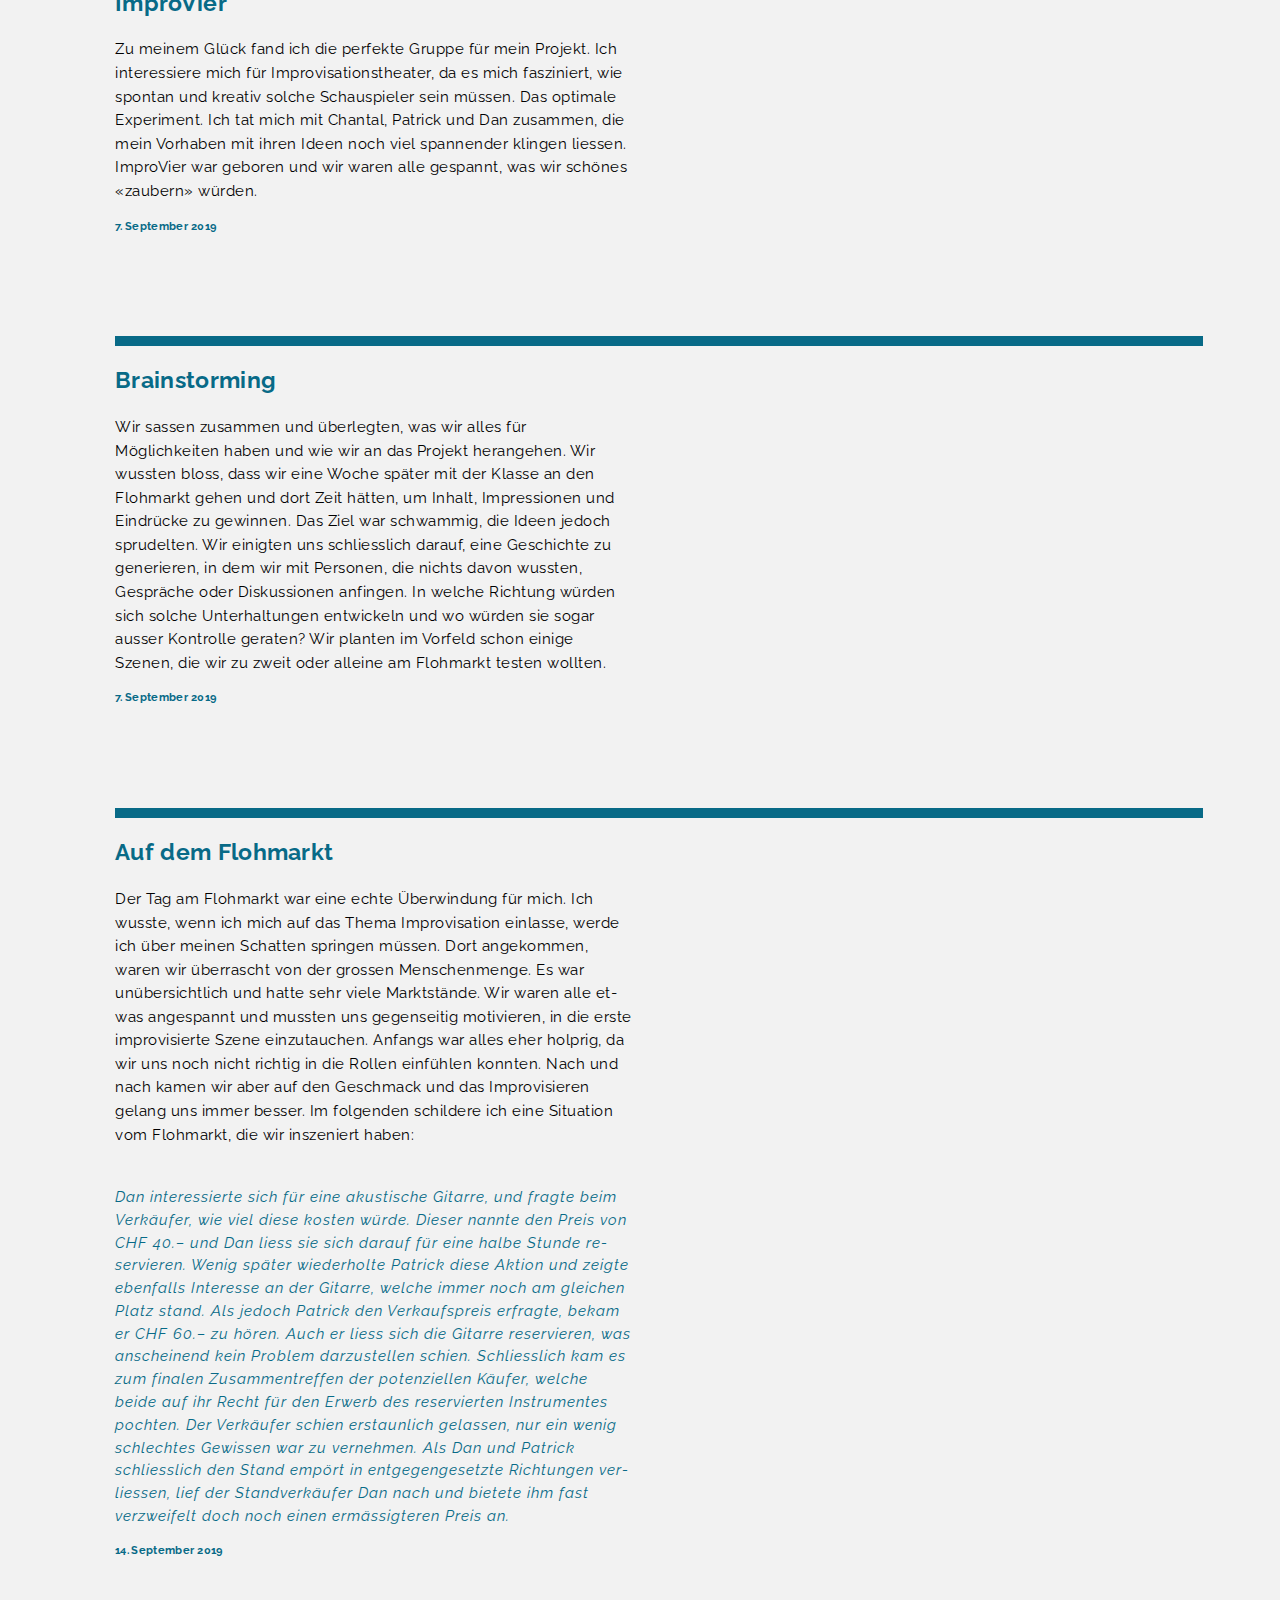
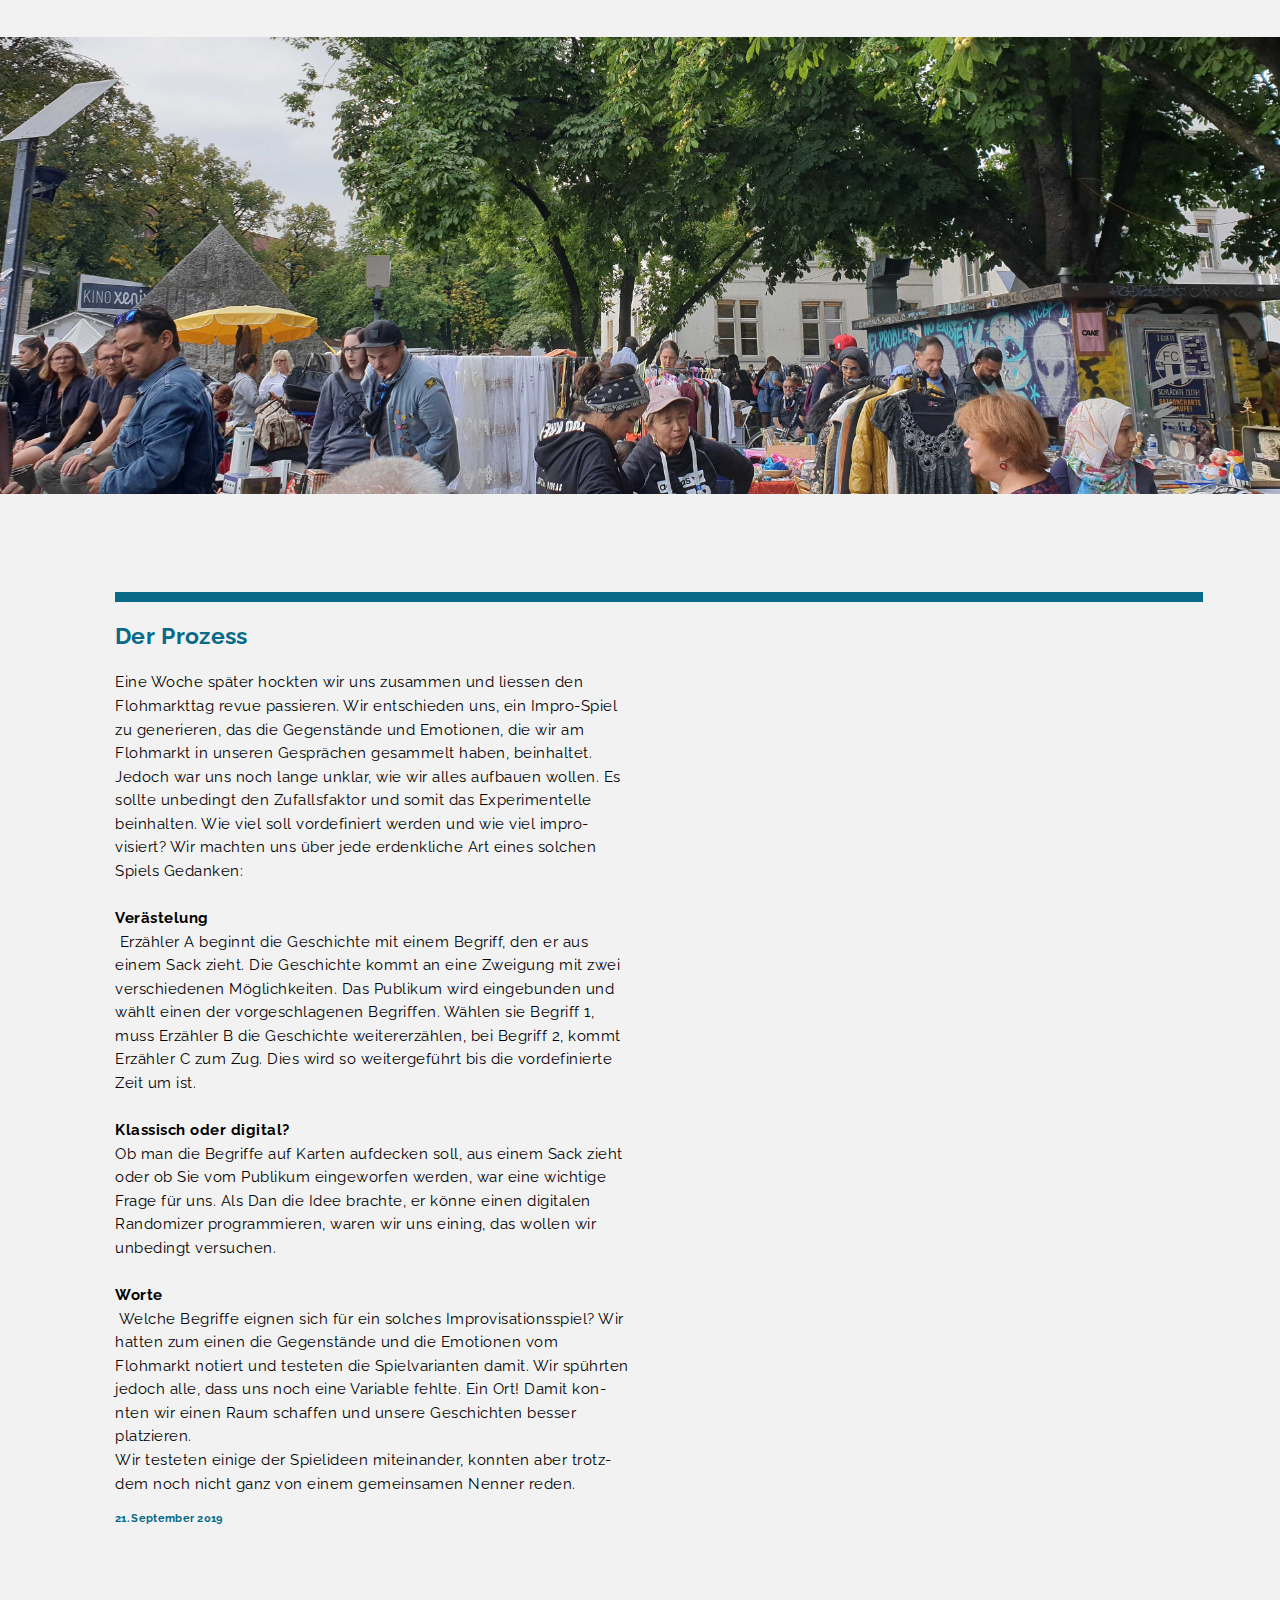
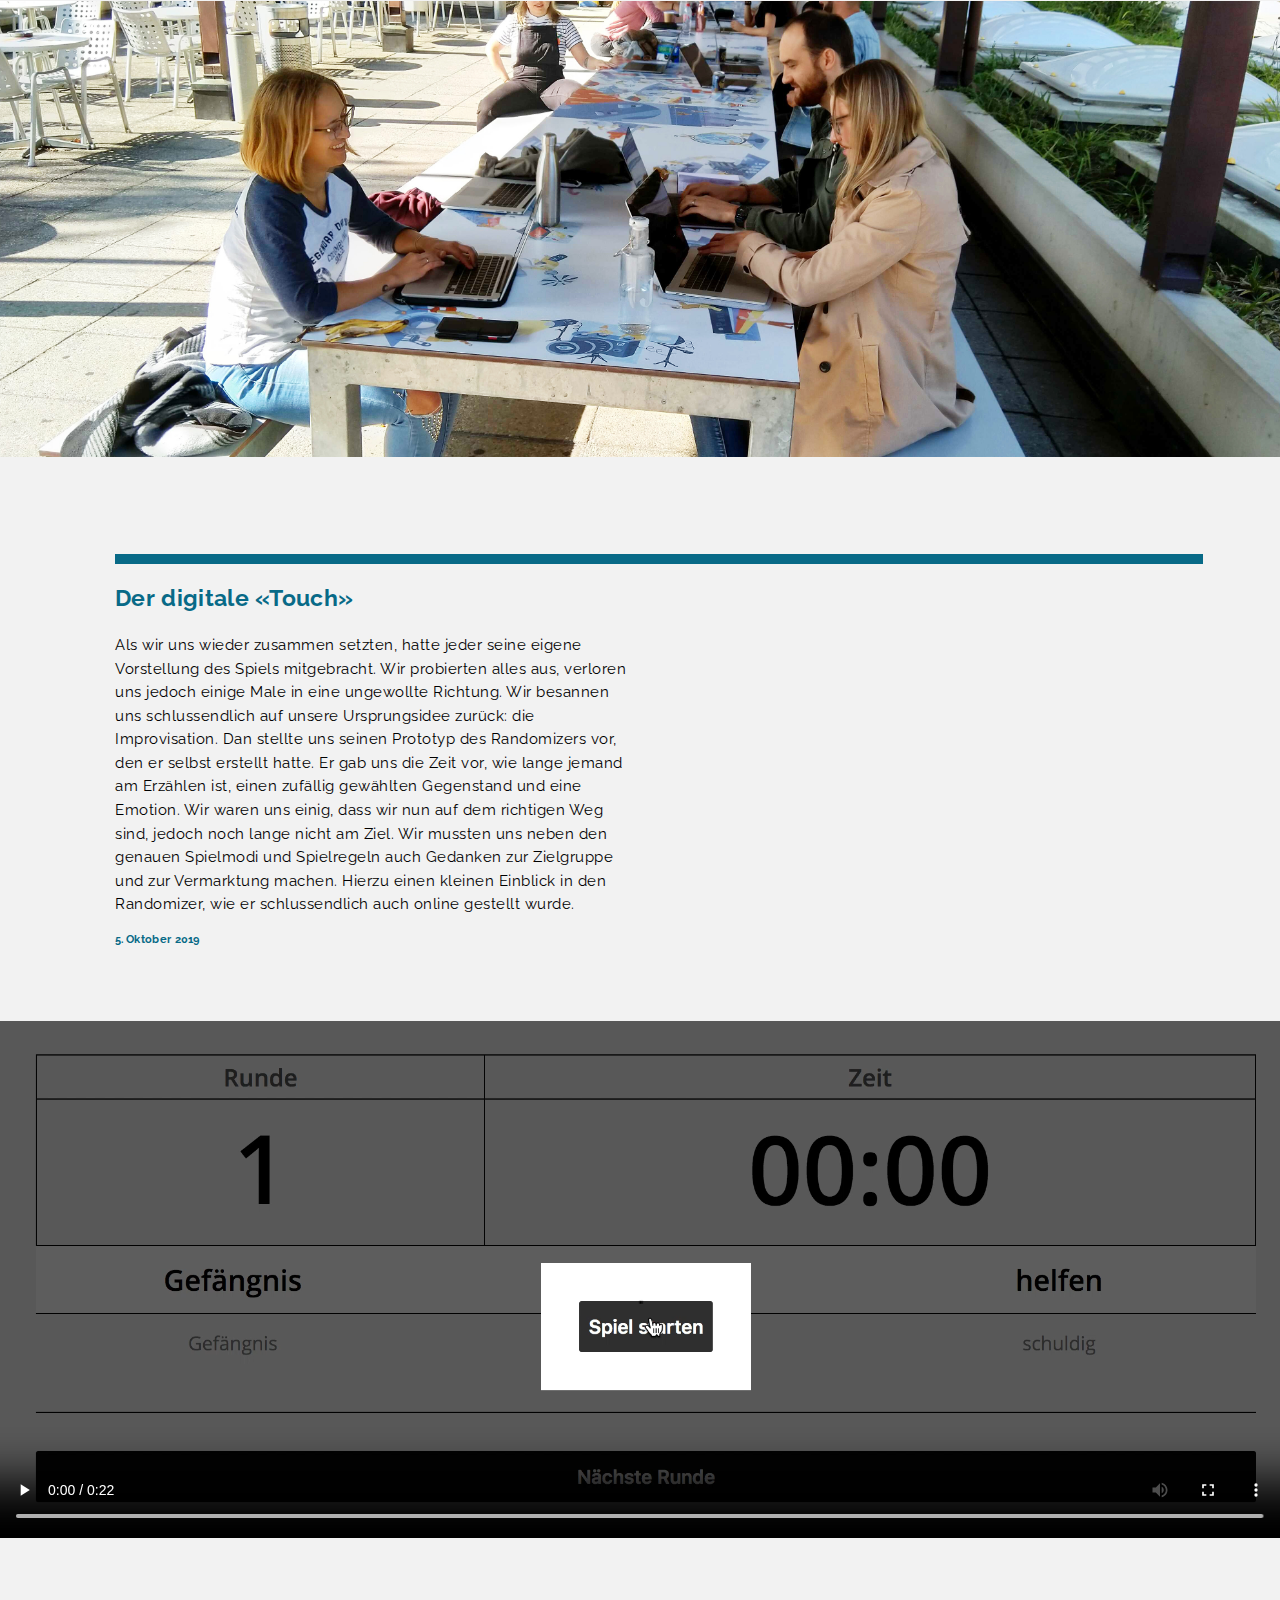
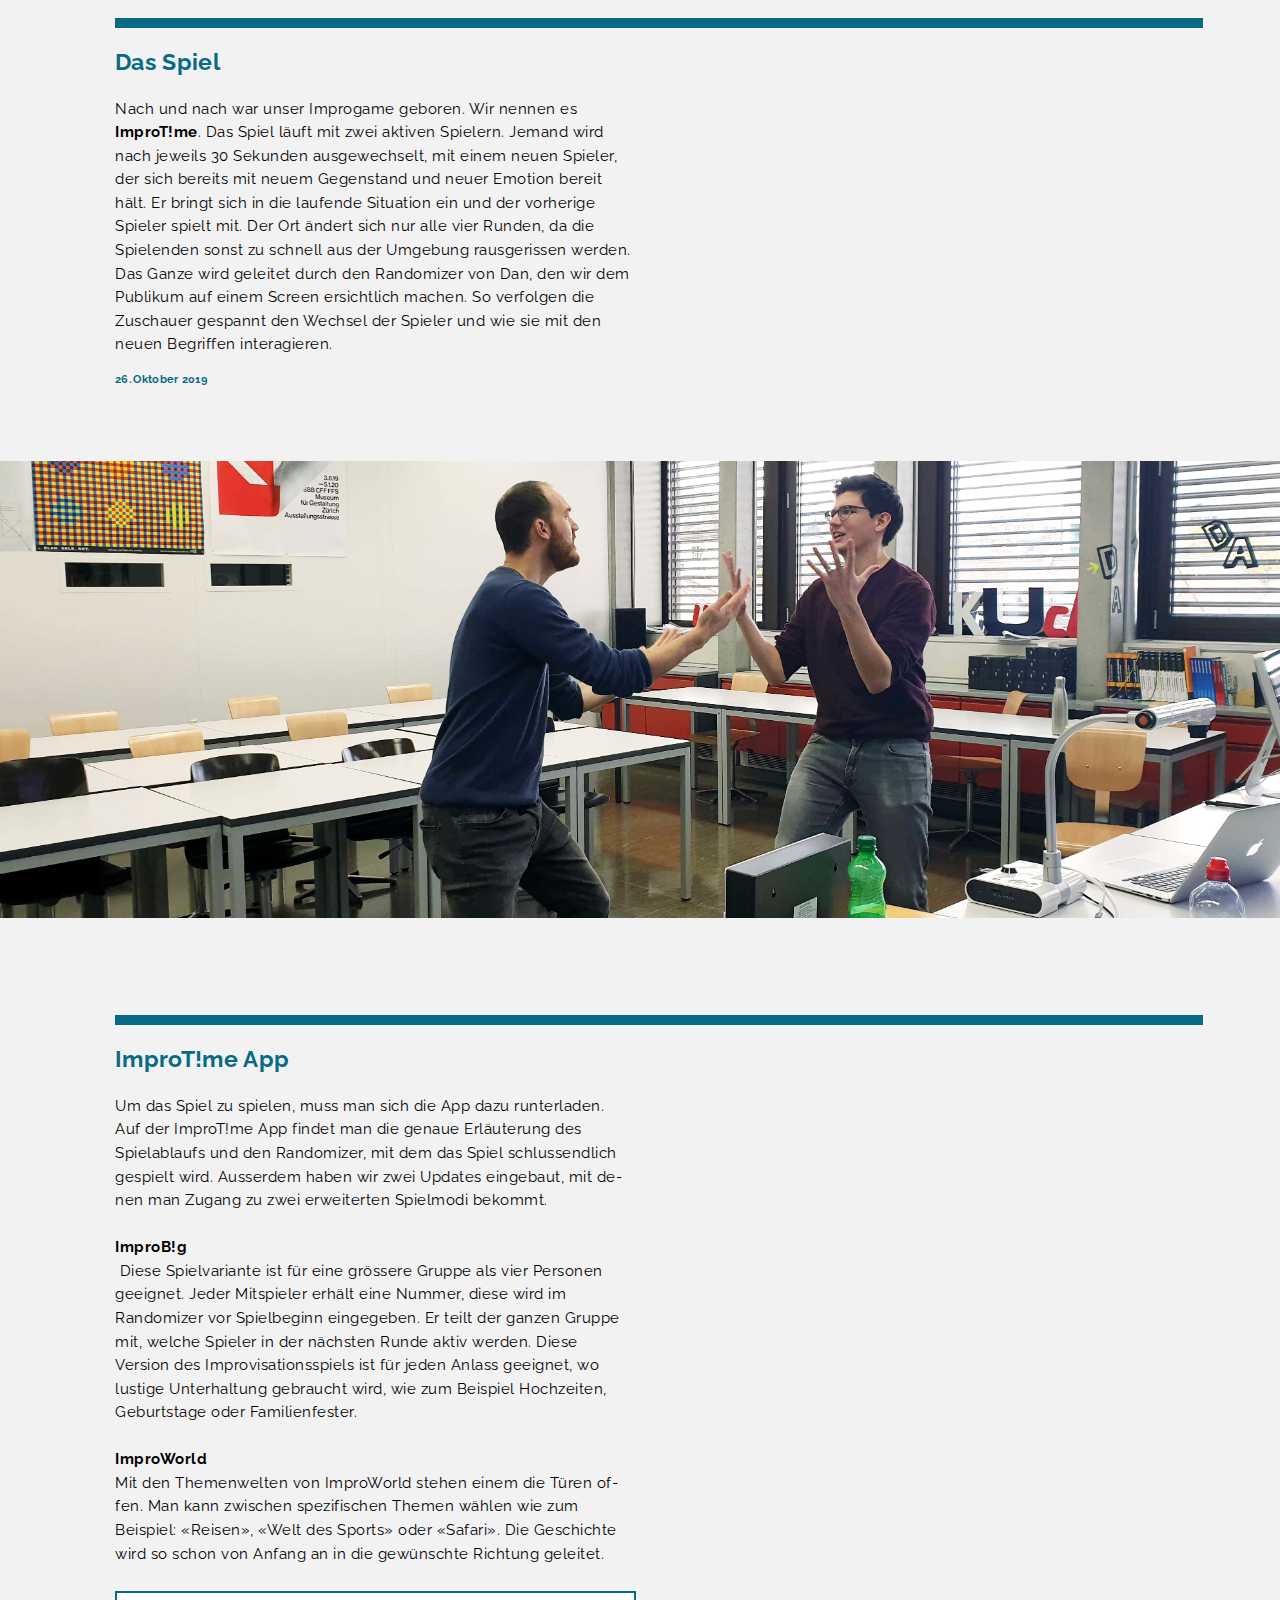
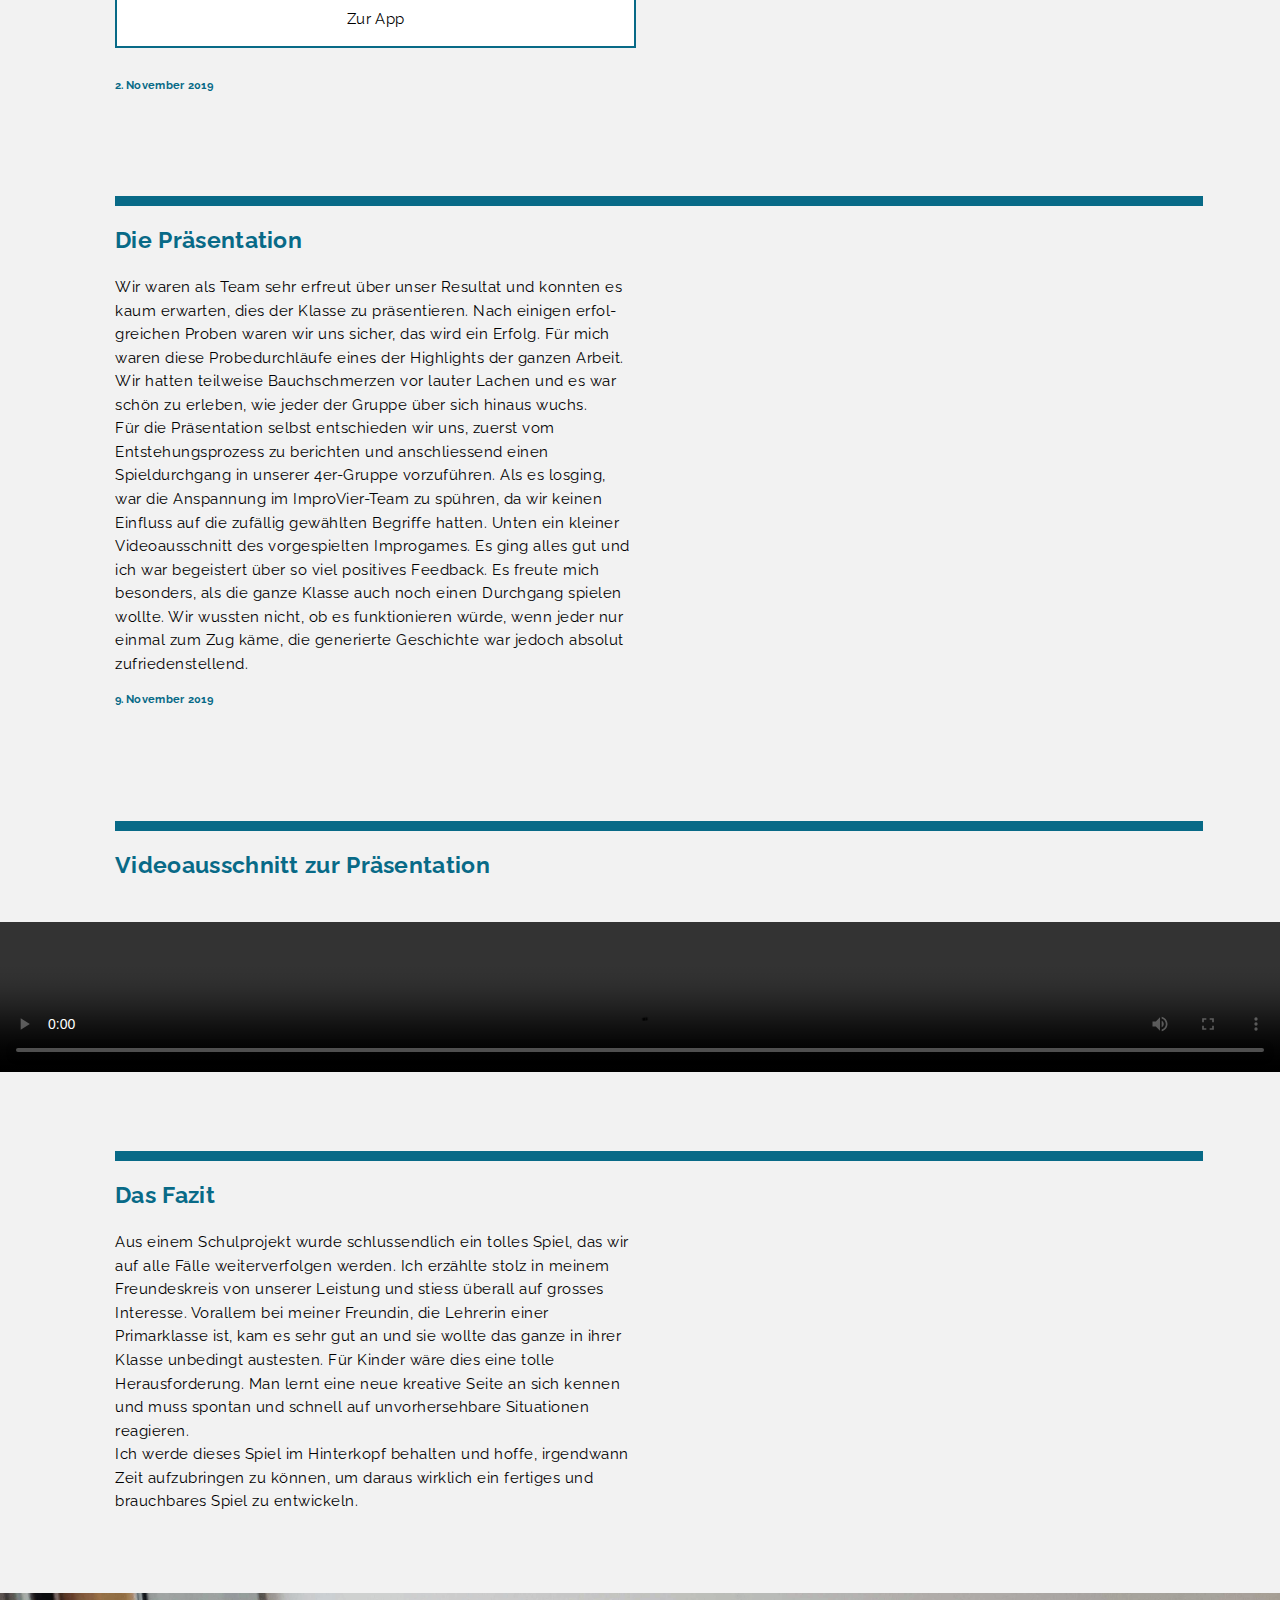
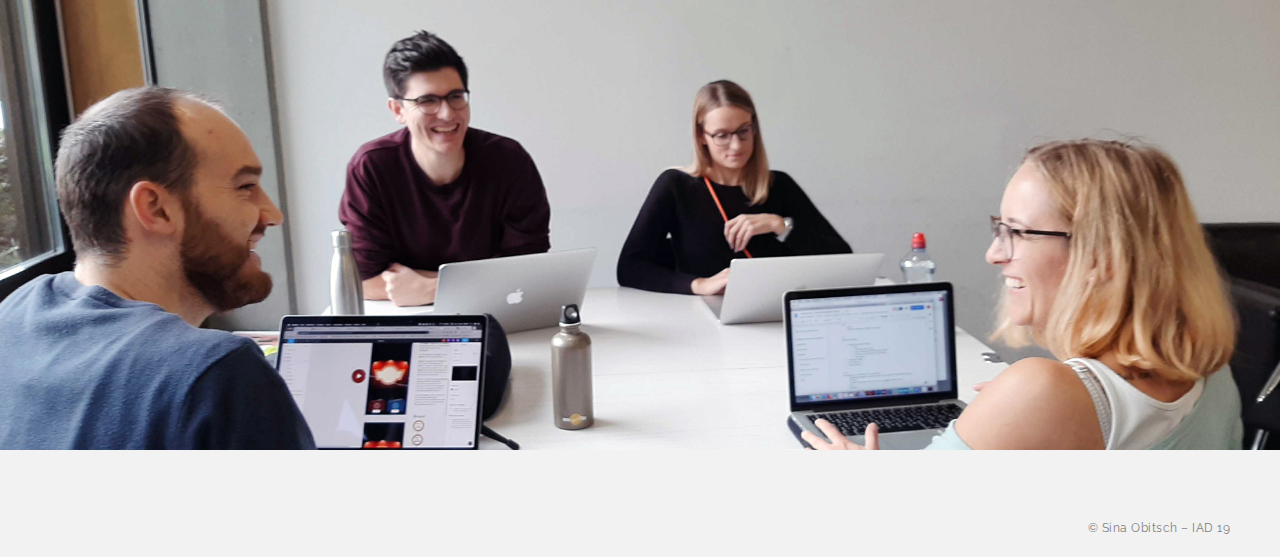
==== commit 8370e8cf: "direkte rede blau italic" ====
--- a/docs/Sina Obitsch_Projekt.html
+++ b/docs/Sina Obitsch_Projekt.html
@@ -86,7 +86,7 @@
     folgenden schildere ich eine Situation vom Flohmarkt, die wir inszeniert haben:   <br><br>
 
-<div class="flomigeschichte">
+<div class="blauitalic">
   Dan interessierte sich für eine akustische Gitarre, und fragte beim Verkäufer, wie viel diese kosten würde. Dieser nannte den
   Preis von CHF&nbsp;40.– und Dan liess sie sich darauf für eine halbe Stunde reservieren. Wenig später wiederholte Patrick diese
   Aktion und zeigte ebenfalls Interesse an der Gitarre, welche immer noch am gleichen Platz stand. Als jedoch Patrick den
--- a/docs/styles/main.css
+++ b/docs/styles/main.css
@@ -14,7 +14,7 @@
 
 p{
   letter-spacing: 0.5px;
-  line-height: 1.5;
+  line-height: 1.55;
 }
 
     ul.menu {
@@ -124,7 +124,7 @@
   border: none;
 }
 
-div.flomigeschichte{
+div.blauitalic{
   letter-spacing: 1px;
   line-height: 1.5;
   font-style: italic;
